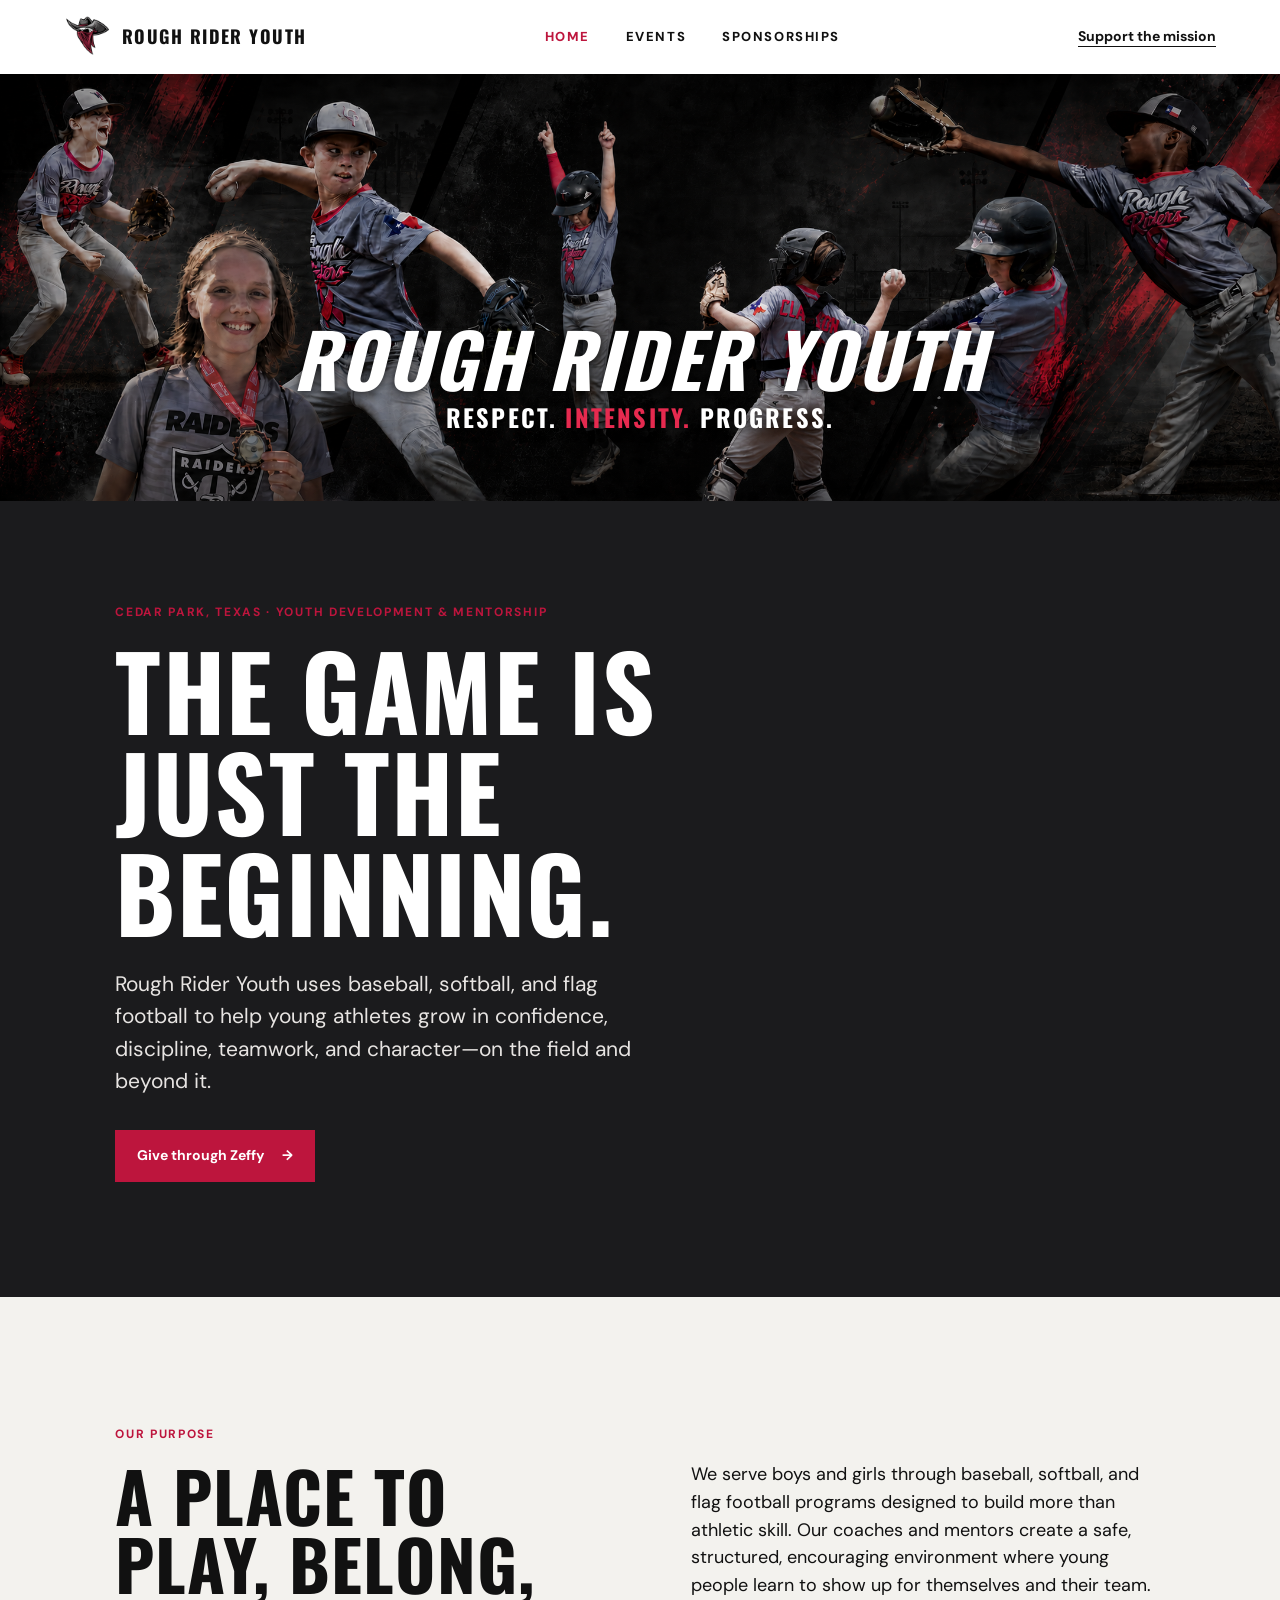
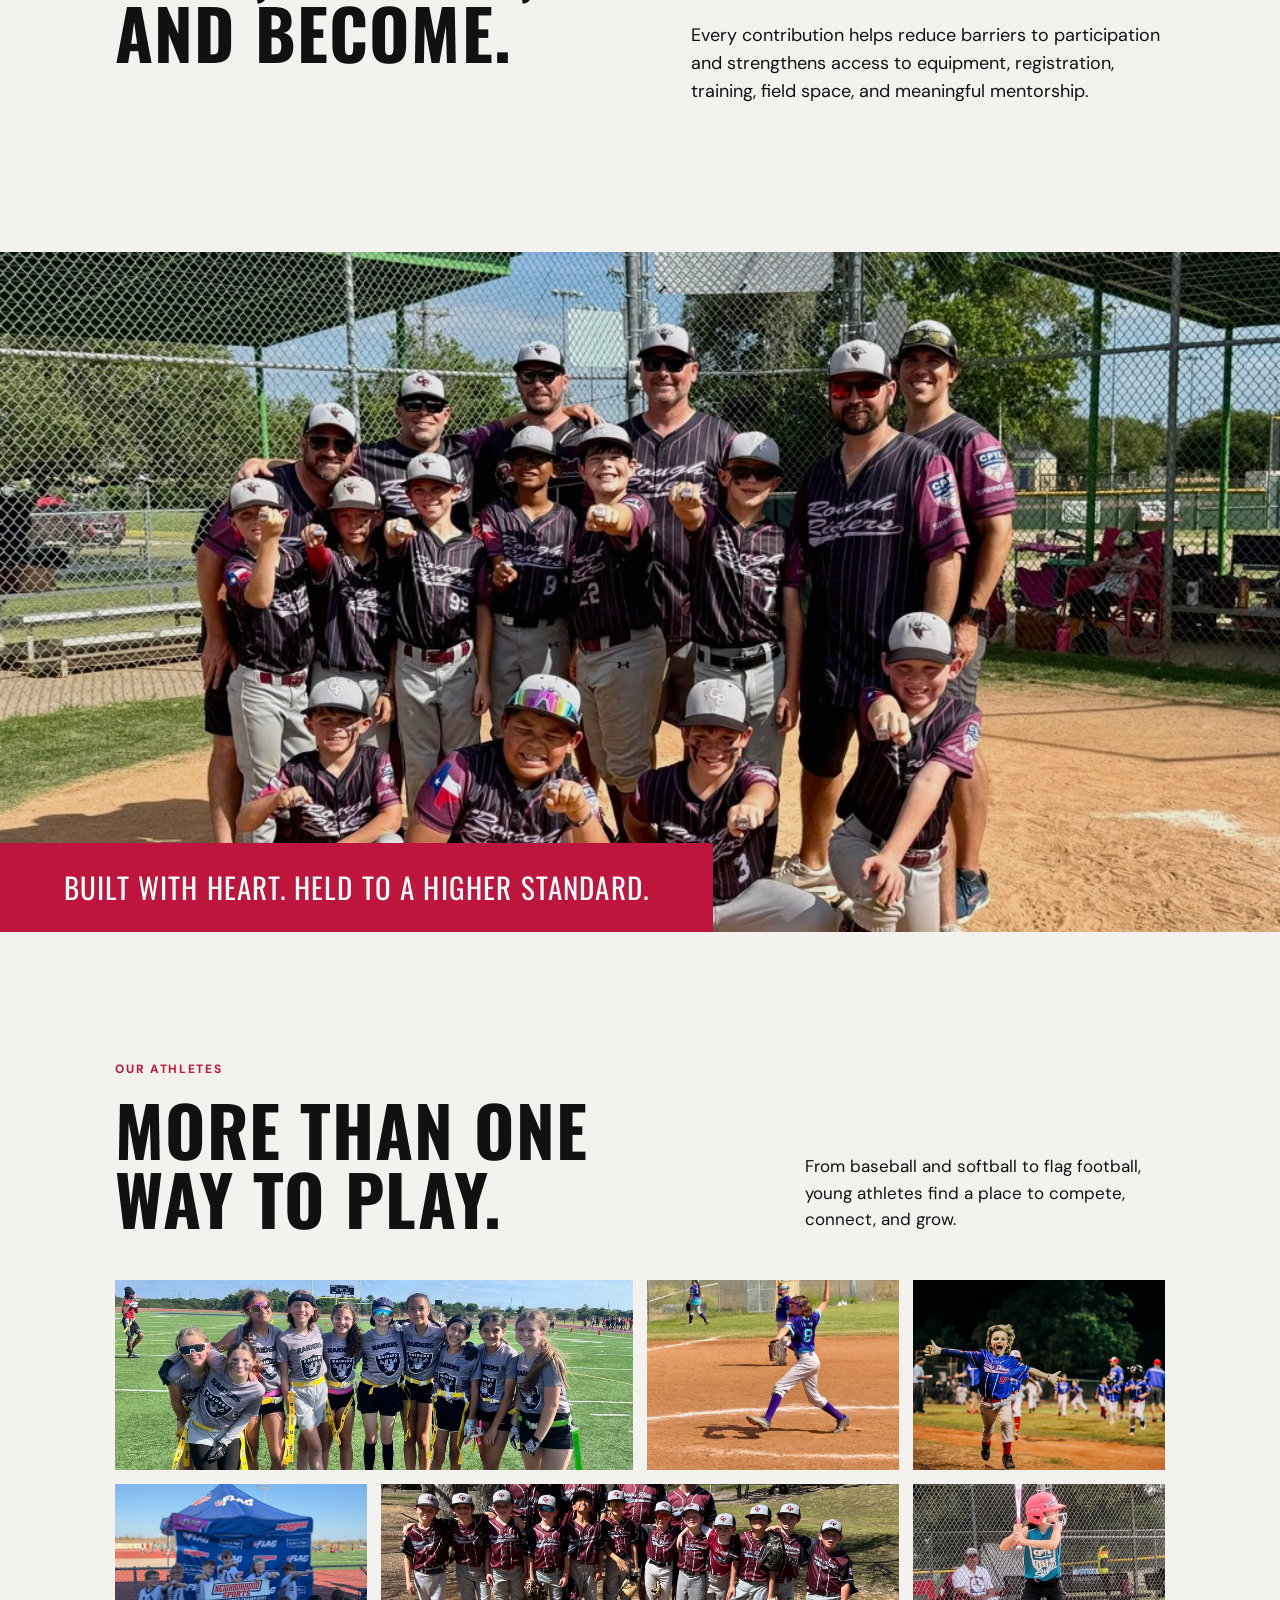
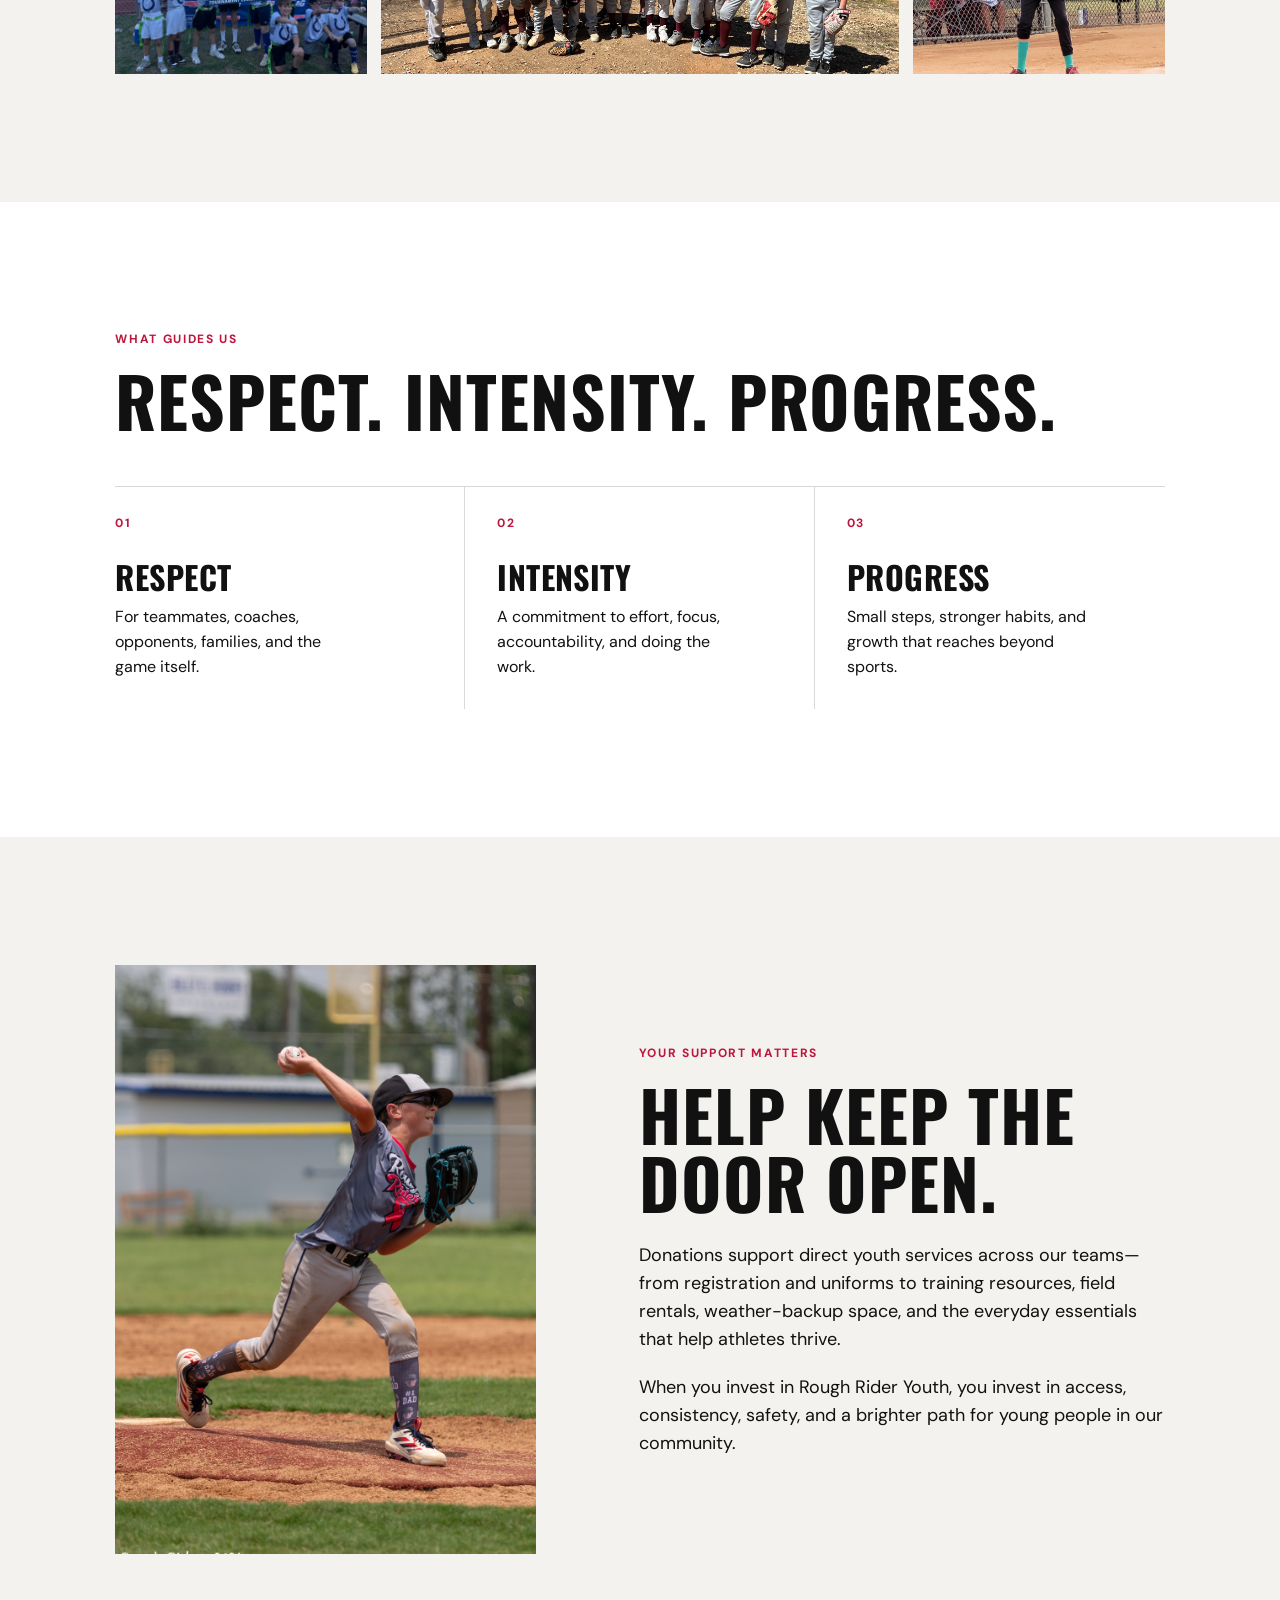
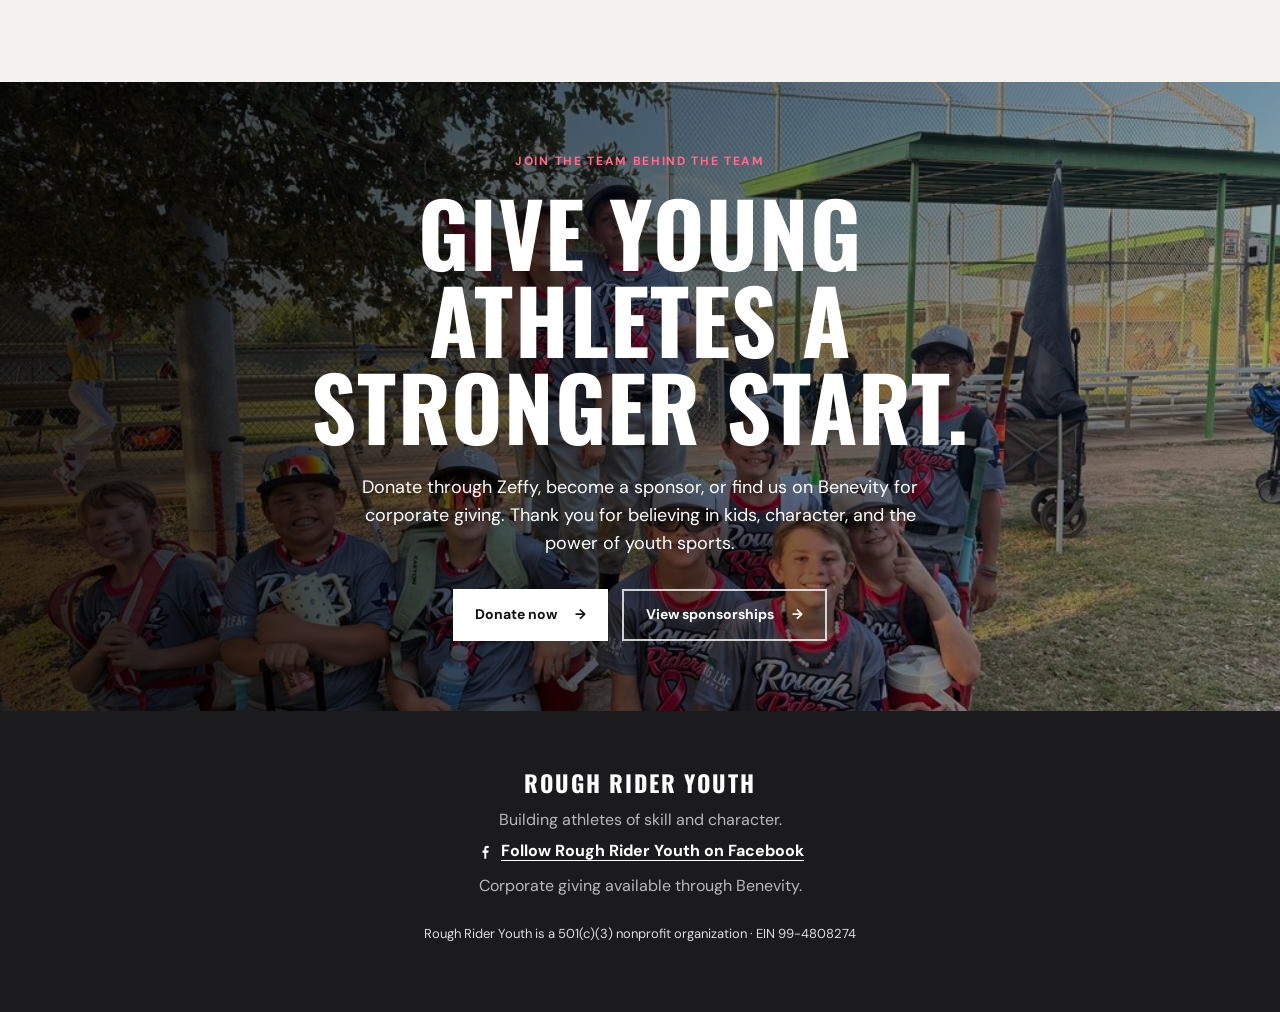
==== index.html @ a9397e26 "Add files via upload" ====
<!doctype html>
<html lang="en">
  <head>
    <meta charset="utf-8" />
    <meta name="viewport" content="width=device-width, initial-scale=1" />
    <meta name="description" content="Rough Rider Youth is a Cedar Park nonprofit using baseball, softball, and flag football to grow skill, confidence, character, and community." />
    <title>Rough Rider Youth | Respect. Intensity. Progress.</title>
    <link rel="stylesheet" href="assets/styles.css" />
  </head>
  <body>
    <header class="site-header">
      <a class="brand" href="index.html" aria-label="Rough Rider Youth home">
        <img src="assets/logo.png" alt="Rough Rider Youth bandit logo" />
        <span>Rough Rider Youth</span>
      </a>
      <nav class="site-nav" aria-label="Main menu">
        <a class="active" href="index.html">Home</a>
        <a href="events.html">Events</a>
        <a href="sponsorships.html">Sponsorships</a>
      </nav>
      <a class="header-link" href="#support">Support the mission</a>
    </header>

    <main id="top">
      <section class="hero" aria-labelledby="hero-title">
        <div class="hero-art">
          <img class="hero-banner" src="assets/hero-v6.png" alt="Rough Rider Youth athletes playing baseball and flag football" />
          <div class="hero-title">
            <h1 id="hero-title">Rough Rider Youth</h1>
            <p>Respect. <em>Intensity.</em> Progress.</p>
          </div>
        </div>
        <div class="hero-content">
          <p class="eyebrow">Cedar Park, Texas · Youth Development &amp; Mentorship</p>
          <p class="hero-lead">The game is just the beginning.</p>
          <p class="hero-copy">Rough Rider Youth uses baseball, softball, and flag football to help young athletes grow in confidence, discipline, teamwork, and character—on the field and beyond it.</p>
          <a class="button button-primary" href="https://www.zeffy.com/en-US/donation-form/donate-to-change-lives-13143?fbclid=IwdGRleASWOttleHRuA2FlbQIxMQBzcnRjBmFwcF9pZAo2NjI4NTY4Mzc5AAEek48_Gy6BOmasDh7UEq8cWMQzzb2PN-U-trY75eRjJqRkRqA4xyB_u33UFdw_aem_TpcKiEhryqodSsYcUV6gew" target="_blank" rel="noopener">Give through Zeffy <span aria-hidden="true">→</span></a>
        </div>
      </section>

      <section class="intro section-wrap" aria-labelledby="mission-title">
        <div class="section-label">Our purpose</div>
        <div class="intro-grid">
          <div>
            <h2 id="mission-title">A place to play, belong, and become.</h2>
          </div>
          <div class="intro-copy">
            <p>We serve boys and girls through baseball, softball, and flag football programs designed to build more than athletic skill. Our coaches and mentors create a safe, structured, encouraging environment where young people learn to show up for themselves and their team.</p>
            <p>Every contribution helps reduce barriers to participation and strengthens access to equipment, registration, training, field space, and meaningful mentorship.</p>
          </div>
        </div>
      </section>

      <section class="photo-feature" aria-label="Rough Rider Youth community">
        <img src="assets/team.jpg" alt="Rough Riders players and coaches together on the baseball field" />
        <div class="photo-caption">Built with heart. Held to a higher standard.</div>
      </section>

      <section class="gallery section-wrap" aria-labelledby="gallery-title">
        <div class="gallery-heading">
          <div>
            <div class="section-label">Our athletes</div>
            <h2 id="gallery-title">More than one way to play.</h2>
          </div>
          <p>From baseball and softball to flag football, young athletes find a place to compete, connect, and grow.</p>
        </div>
        <div class="gallery-grid">
          <figure class="gallery-wide"><img src="assets/flag-team.jpg" alt="Girls flag football team standing together on the field" /></figure>
          <figure><img src="assets/softball-throw.jpg" alt="Young softball player throwing the ball on the field" /></figure>
          <figure><img src="assets/baseball-joy.jpg" alt="Young baseball player celebrating under the lights" /></figure>
          <figure><img src="assets/flag-champions.jpg" alt="Youth flag football tournament champions posing with their award" /></figure>
          <figure class="gallery-wide"><img src="assets/baseball-classic.jpg" alt="Rough Riders baseball team and coaches together" /></figure>
          <figure><img src="assets/softball-bat.jpg" alt="Young softball player at bat" /></figure>
        </div>
      </section>

      <section class="values section-wrap" aria-labelledby="values-title">
        <div class="section-label">What guides us</div>
        <h2 id="values-title">Respect. Intensity. Progress.</h2>
        <div class="value-grid">
          <article>
            <span>01</span>
            <h3>Respect</h3>
            <p>For teammates, coaches, opponents, families, and the game itself.</p>
          </article>
          <article>
            <span>02</span>
            <h3>Intensity</h3>
            <p>A commitment to effort, focus, accountability, and doing the work.</p>
          </article>
          <article>
            <span>03</span>
            <h3>Progress</h3>
            <p>Small steps, stronger habits, and growth that reaches beyond sports.</p>
          </article>
        </div>
      </section>

      <section class="impact section-wrap" aria-labelledby="impact-title">
        <div class="impact-image"><img src="assets/keep-door-open-pitcher-v2.jpg" alt="A Rough Riders player pitching from the mound" /></div>
        <div class="impact-content">
          <div class="section-label">Your support matters</div>
          <h2 id="impact-title">Help keep the door open.</h2>
          <p>Donations support direct youth services across our teams—from registration and uniforms to training resources, field rentals, weather-backup space, and the everyday essentials that help athletes thrive.</p>
          <p>When you invest in Rough Rider Youth, you invest in access, consistency, safety, and a brighter path for young people in our community.</p>
        </div>
      </section>

      <section class="support" id="support" aria-labelledby="support-title">
        <img src="assets/community.jpg" alt="Rough Riders teammates gathered together after a game" />
        <div class="support-overlay"></div>
        <div class="support-content">
          <p class="eyebrow">Join the team behind the team</p>
          <h2 id="support-title">Give young athletes a stronger start.</h2>
          <p>Donate through Zeffy, become a sponsor, or find us on Benevity for corporate giving. Thank you for believing in kids, character, and the power of youth sports.</p>
          <a class="button button-light" href="https://www.zeffy.com/en-US/donation-form/donate-to-change-lives-13143?fbclid=IwdGRleASWOttleHRuA2FlbQIxMQBzcnRjBmFwcF9pZAo2NjI4NTY4Mzc5AAEek48_Gy6BOmasDh7UEq8cWMQzzb2PN-U-trY75eRjJqRkRqA4xyB_u33UFdw_aem_TpcKiEhryqodSsYcUV6gew" target="_blank" rel="noopener">Donate now <span aria-hidden="true">→</span></a>
          <a class="button button-outline-light" href="sponsorships.html">View sponsorships <span aria-hidden="true">→</span></a>
        </div>
      </section>
    </main>

    <footer>
      <a class="footer-brand" href="index.html">Rough Rider Youth</a>
      <p>Building athletes of skill and character.</p>
      <p><a class="footer-link facebook-link" href="https://www.facebook.com/RoughRiderYouth" target="_blank" rel="noopener"><svg viewBox="0 0 24 24" aria-hidden="true" focusable="false"><path d="M13.7 21v-8h2.7l.4-3h-3.1V8.1c0-.9.3-1.5 1.6-1.5H17V3.9c-.3 0-1.2-.1-2.2-.1-2.2 0-3.7 1.3-3.7 3.8V10H8.6v3h2.5v8h2.6Z" fill="currentColor"/></svg>Follow Rough Rider Youth on Facebook</a></p>
      <p>Corporate giving available through Benevity.</p>
      <p class="tax-status">Rough Rider Youth is a 501(c)(3) nonprofit organization · EIN 99-4808274</p>
    </footer>
  </body>
</html>
---- assets/styles.css ----
@import url('https://fonts.googleapis.com/css2?family=DM+Sans:wght@400;500;600;700&family=Oswald:wght@500;600;700&display=swap');

:root { --ink:#111111; --coal:#1b1b1d; --ash:#f3f2ee; --red:#bd153d; --white:#fff; --line:rgba(17,17,17,.16); }
* { box-sizing:border-box; }
html { scroll-behavior:smooth; }
body { margin:0; color:var(--ink); background:var(--ash); font-family:"DM Sans",Arial,sans-serif; line-height:1.55; }
.site-header { min-height:74px; padding:10px clamp(22px,5vw,74px); display:flex; align-items:center; justify-content:space-between; gap:22px; background:var(--white); }
.brand,.footer-brand { color:var(--ink); text-decoration:none; font-family:Oswald,Impact,sans-serif; text-transform:uppercase; letter-spacing:.08em; font-weight:700; }
.brand { display:flex; align-items:center; gap:10px; font-size:18px; }
.brand img { width:48px; height:48px; object-fit:contain; mix-blend-mode:multiply; }
.site-nav { display:flex; align-items:center; justify-content:center; gap:clamp(16px,3vw,36px); flex:1; }
.site-nav a { color:var(--ink); text-decoration:none; font-size:13px; font-weight:800; letter-spacing:.12em; text-transform:uppercase; }
.site-nav a:hover,.site-nav a.active { color:var(--red); }
.header-link { color:var(--ink); font-size:14px; font-weight:700; text-underline-offset:5px; }
.hero { background:var(--coal); color:var(--white); }
.hero-art { position:relative; overflow:hidden; background:#050505; }
.hero-banner { width:100%; display:block; aspect-ratio:3/1; min-height:280px; object-fit:cover; object-position:center; }
.hero-art::after { content:""; position:absolute; inset:0; background:radial-gradient(ellipse at center,rgba(0,0,0,.03) 0%,rgba(0,0,0,.08) 28%,rgba(0,0,0,.45) 100%); pointer-events:none; }
.hero-title { position:absolute; z-index:1; inset:0; display:flex; flex-direction:column; align-items:center; justify-content:flex-end; padding:20px 20px clamp(42px,5vw,92px); text-align:center; text-shadow:0 2px 12px rgba(0,0,0,.88); }
.hero-title h1 { margin:0; color:#fff; font-size:clamp(34px,5.8vw,92px); font-style:italic; letter-spacing:.035em; }
.hero-title p { margin:5px 0 0; color:#fff; font-family:Oswald,Impact,sans-serif; font-size:clamp(13px,1.9vw,28px); font-weight:700; letter-spacing:.09em; text-transform:uppercase; }
.hero-title em { color:#e62a4f; font-style:normal; }
.hero-content { max-width:780px; padding:clamp(48px,8vw,110px) clamp(24px,9vw,160px) clamp(64px,9vw,120px); }
.eyebrow,.section-label { margin:0 0 17px; color:var(--red); font-size:12px; font-weight:700; letter-spacing:.14em; text-transform:uppercase; }
h1,h2,h3,p { margin-top:0; }
h1,h2,h3 { font-family:Oswald,Impact,sans-serif; text-transform:uppercase; line-height:.99; letter-spacing:.015em; }
.hero-lead { max-width:720px; margin-bottom:25px; font-family:Oswald,Impact,sans-serif; font-size:clamp(50px,8vw,108px); font-weight:700; line-height:.99; text-transform:uppercase; letter-spacing:.015em; }
.hero-copy { max-width:630px; margin-bottom:32px; color:#e7e4e2; font-size:clamp(17px,2vw,21px); }
.button { display:inline-flex; gap:18px; align-items:center; min-height:52px; padding:13px 22px; text-decoration:none; font-size:14px; font-weight:700; transition:transform .18s ease, background .18s ease; }
.button:hover { transform:translateY(-2px); }
.button-primary { color:var(--white); background:var(--red); }
.button-light { color:var(--ink); background:var(--white); }
.button-secondary { color:var(--ink); background:transparent; border:2px solid var(--ink); }
.button-outline-light { color:var(--white); background:transparent; border:2px solid rgba(255,255,255,.78); margin-left:10px; }
.page-hero { padding:clamp(72px,9vw,132px) clamp(24px,9vw,160px); color:var(--white); background:linear-gradient(110deg,rgba(0,0,0,.84),rgba(0,0,0,.54)), url("hero-v6.png") center/cover; }
.page-hero h1 { margin-bottom:24px; font-size:clamp(58px,10vw,132px); }
.page-hero p:not(.eyebrow) { max-width:720px; margin-bottom:0; color:#ece8e5; font-size:clamp(18px,2vw,23px); }
.page-actions { display:flex; flex-wrap:wrap; gap:14px; margin-top:32px; }
.events-hero { background:linear-gradient(110deg,rgba(0,0,0,.78),rgba(0,0,0,.46)), url("events-hero.jpg") center 42%/cover; }
.section-wrap { padding:clamp(72px,10vw,150px) clamp(24px,9vw,160px); }
.intro { background:var(--ash); }
.intro-grid { display:grid; grid-template-columns:1fr 1fr; gap:clamp(35px,8vw,150px); }
h2 { margin-bottom:0; font-size:clamp(42px,5.4vw,76px); }
.intro-copy { max-width:555px; font-size:18px; }
.intro-copy p + p { margin-top:22px; }
.photo-feature { position:relative; height:min(58vw,680px); min-height:360px; overflow:hidden; background:var(--coal); }
.photo-feature img { width:100%; height:100%; object-fit:cover; object-position:center 41%; opacity:.92; }
.photo-caption { position:absolute; bottom:0; left:0; padding:22px clamp(24px,5vw,76px); color:var(--white); background:var(--red); font-family:Oswald,Impact,sans-serif; font-size:clamp(19px,3vw,29px); text-transform:uppercase; letter-spacing:.04em; }
.gallery { background:var(--ash); }
.gallery-heading { display:flex; align-items:end; justify-content:space-between; gap:45px; margin-bottom:48px; }
.gallery-heading h2 { max-width:610px; }
.gallery-heading p { max-width:360px; margin:0; font-size:17px; }
.gallery-grid { display:grid; grid-template-columns:repeat(4,1fr); grid-auto-rows:190px; gap:14px; }
.gallery-grid figure { min-width:0; margin:0; overflow:hidden; background:var(--coal); }
.gallery-grid .gallery-wide { grid-column:span 2; }
.gallery-grid img { display:block; width:100%; height:100%; object-fit:cover; transition:transform .35s ease; }
.gallery-grid figure:hover img { transform:scale(1.035); }
.values { background:var(--white); }
.values h2 { margin-bottom:52px; }
.value-grid { display:grid; grid-template-columns:repeat(3,1fr); gap:0; border-top:1px solid var(--line); }
.value-grid article { padding:28px 32px 14px 0; min-height:210px; border-right:1px solid var(--line); }
.value-grid article + article { padding-left:32px; }
.value-grid article:last-child { border-right:0; }
.value-grid span { display:block; margin-bottom:30px; color:var(--red); font:700 12px "DM Sans",sans-serif; letter-spacing:.12em; }
.value-grid h3 { margin-bottom:12px; font-size:32px; }
.value-grid p { max-width:250px; }
.impact { display:grid; grid-template-columns:minmax(280px,.8fr) 1fr; gap:clamp(35px,8vw,150px); align-items:center; background:var(--ash); }
.impact-image { height:min(46vw,620px); min-height:420px; overflow:hidden; }
.impact-image img { width:100%; height:100%; object-fit:cover; object-position:center; }
.impact-content { max-width:590px; font-size:18px; }
.impact-content h2 { margin-bottom:26px; }
.impact-content p + p { margin-top:20px; }
.support { position:relative; min-height:600px; display:grid; place-items:center; overflow:hidden; color:var(--white); text-align:center; }
.support > img,.support-overlay { position:absolute; inset:0; width:100%; height:100%; }
.support > img { object-fit:cover; object-position:center 34%; }
.support-overlay { background:linear-gradient(90deg,rgba(0,0,0,.8),rgba(0,0,0,.35)); }
.support-content { position:relative; z-index:1; max-width:720px; padding:70px 24px; }
.support-content .eyebrow { color:#ff6c8c; }
.support-content h2 { margin-bottom:25px; font-size:clamp(48px,7vw,88px); }
.support-content p:not(.eyebrow) { max-width:585px; margin:0 auto 31px; font-size:18px; }
.event-section { display:grid; grid-template-columns:minmax(280px,.9fr) minmax(320px,500px); gap:clamp(34px,8vw,120px); align-items:start; background:var(--ash); }
.event-copy { max-width:560px; }
.event-copy h2 { margin-bottom:24px; }
.event-copy p { margin-bottom:30px; font-size:18px; }
.facebook-embed { width:100%; max-width:500px; overflow:hidden; border:1px solid var(--line); background:#fff; box-shadow:0 24px 55px rgba(0,0,0,.12); }
.facebook-embed iframe { display:block; width:100%; max-width:100%; }
.sponsor-hero { background:linear-gradient(110deg,rgba(0,0,0,.84),rgba(0,0,0,.46)), url("sponsor-hero-kona.jpg") center 42%/cover; }
.sponsor-intro { display:grid; grid-template-columns:1fr 1fr; gap:clamp(35px,8vw,150px); background:var(--white); }
.sponsor-photo-band { display:grid; grid-template-columns:1.25fr .9fr .9fr; gap:14px; padding:14px; background:var(--coal); }
.sponsor-photo-band figure { min-width:0; height:clamp(300px,34vw,520px); margin:0; overflow:hidden; background:#050505; }
.sponsor-photo-band img { width:100%; height:100%; object-fit:cover; display:block; opacity:.94; }
.sponsor-photo-band figure:nth-child(1) img { object-position:center 40%; }
.sponsor-photo-band figure:nth-child(2) img { object-position:center 36%; }
.sponsor-photo-band figure:nth-child(3) img { object-position:center 31%; }
.giving-examples { background:var(--ash); }
.giving-examples h2 { max-width:760px; margin-bottom:44px; }
.giving-grid { display:grid; grid-template-columns:repeat(3,1fr); gap:14px; }
.giving-grid article { min-height:150px; padding:26px; background:#fff; border:1px solid var(--line); }
.giving-grid span,.level-price { display:block; margin-bottom:13px; color:var(--red); font-family:Oswald,Impact,sans-serif; font-size:36px; font-weight:700; line-height:1; }
.giving-grid p { margin:0; font-size:17px; font-weight:700; }
.sponsor-levels { background:var(--coal); color:var(--white); }
.levels-heading { display:flex; align-items:end; justify-content:space-between; gap:45px; margin-bottom:48px; }
.levels-heading h2 { max-width:730px; }
.levels-heading p { max-width:360px; margin:0; color:#d7d2d0; }
.level-grid { display:grid; grid-template-columns:repeat(4,1fr); gap:14px; }
.level-grid article { padding:28px; background:rgba(255,255,255,.06); border:1px solid rgba(255,255,255,.14); }
.level-grid h3 { margin-bottom:20px; font-size:29px; }
.level-grid ul { margin:0; padding-left:20px; color:#e7e4e2; }
.level-grid li + li { margin-top:10px; }
.sponsor-directory { background:var(--white); }
.directory-heading { display:flex; align-items:end; justify-content:space-between; gap:45px; margin-bottom:44px; }
.directory-heading h2 { max-width:760px; }
.directory-heading p { max-width:420px; margin:0; font-size:17px; }
.sponsor-category + .sponsor-category { margin-top:42px; }
.sponsor-category h3 { margin:0 0 18px; padding:17px 20px; color:#fff; background:var(--ink); font-size:clamp(26px,3vw,38px); }
.logo-grid { display:grid; grid-template-columns:repeat(4,1fr); gap:18px; }
.logo-grid-featured { grid-template-columns:repeat(3,1fr); }
.logo-card { display:flex; min-height:210px; flex-direction:column; align-items:center; justify-content:center; gap:22px; padding:26px; background:#fff; border:1px solid var(--line); box-shadow:0 12px 28px rgba(0,0,0,.05); text-align:center; }
.logo-card img { display:block; width:100%; max-width:230px; max-height:118px; object-fit:contain; }
.logo-grid-featured .logo-card img { max-width:260px; max-height:128px; }
.logo-card p { margin:0; font-weight:800; line-height:1.25; }
.sponsor-thanks { margin:40px 0 0; color:var(--red); font-size:18px; font-weight:800; text-align:center; }
.sponsor-feature-photo img { object-position:center 38%; }
.sponsor-steps { background:var(--ash); }
.steps-card { max-width:920px; padding:clamp(34px,6vw,62px); background:#fff; border:1px solid var(--line); box-shadow:0 24px 65px rgba(0,0,0,.09); }
.steps-card h2 { margin-bottom:26px; }
.steps-card ol { margin:0; padding-left:24px; font-size:18px; }
.steps-card li + li { margin-top:12px; }
.steps-card a:not(.button) { color:var(--red); font-weight:700; }
footer { padding:55px 24px 62px; color:#b9b9bd; background:var(--coal); text-align:center; }
.footer-brand { display:block; margin-bottom:7px; color:var(--white); font-size:23px; }
footer p { margin-bottom:6px; }
.footer-link { color:#fff; font-weight:700; text-underline-offset:4px; }
.facebook-link { display:inline-flex; align-items:center; gap:7px; }
.facebook-link svg { width:18px; height:18px; flex:0 0 auto; }
.tax-status { margin-top:25px; color:#dedee0; font-size:13px; }
@media (max-width:900px) { .site-header { flex-wrap:wrap; } .site-nav { order:3; flex-basis:100%; justify-content:flex-start; } .event-section,.sponsor-intro { grid-template-columns:1fr; } .level-grid,.giving-grid,.logo-grid { grid-template-columns:repeat(2,1fr); } .logo-grid-featured { grid-template-columns:1fr; } }
@media (max-width:720px) { .site-header { min-height:64px; } .brand img { width:40px; height:40px; } .brand { font-size:15px; } .site-nav { gap:16px; overflow-x:auto; padding-bottom:4px; } .site-nav a { font-size:12px; } .header-link { font-size:12px; } .hero-banner { aspect-ratio:1.35/1; min-height:0; object-position:58% center; } .hero-title { display:none; } .hero-content { padding:40px 24px 52px; } .hero-content .eyebrow { margin-bottom:14px; font-size:11px; } .hero-lead { margin-bottom:19px; font-size:clamp(40px,12vw,56px); } .hero-copy { margin-bottom:26px; font-size:17px; } .intro-grid,.impact { grid-template-columns:1fr; } .gallery-heading,.levels-heading,.directory-heading { display:block; } .gallery-heading h2,.levels-heading h2,.directory-heading h2 { margin-bottom:22px; } .gallery-grid { grid-template-columns:repeat(2,1fr); grid-auto-rows:175px; gap:9px; } .value-grid,.level-grid,.giving-grid,.logo-grid,.sponsor-photo-band { grid-template-columns:1fr; } .sponsor-photo-band figure { height:82vw; } .value-grid article,.value-grid article + article { min-height:auto; padding:23px 0; border-right:0; border-bottom:1px solid var(--line); } .value-grid article:last-child { border-bottom:0; } .impact-image { height:88vw; min-height:0; order:2; } .photo-feature { height:72vw; min-height:350px; } .page-hero { padding:58px 24px; } .button-outline-light { margin-left:0; } .facebook-embed iframe { height:735px; } .logo-card { min-height:185px; } }
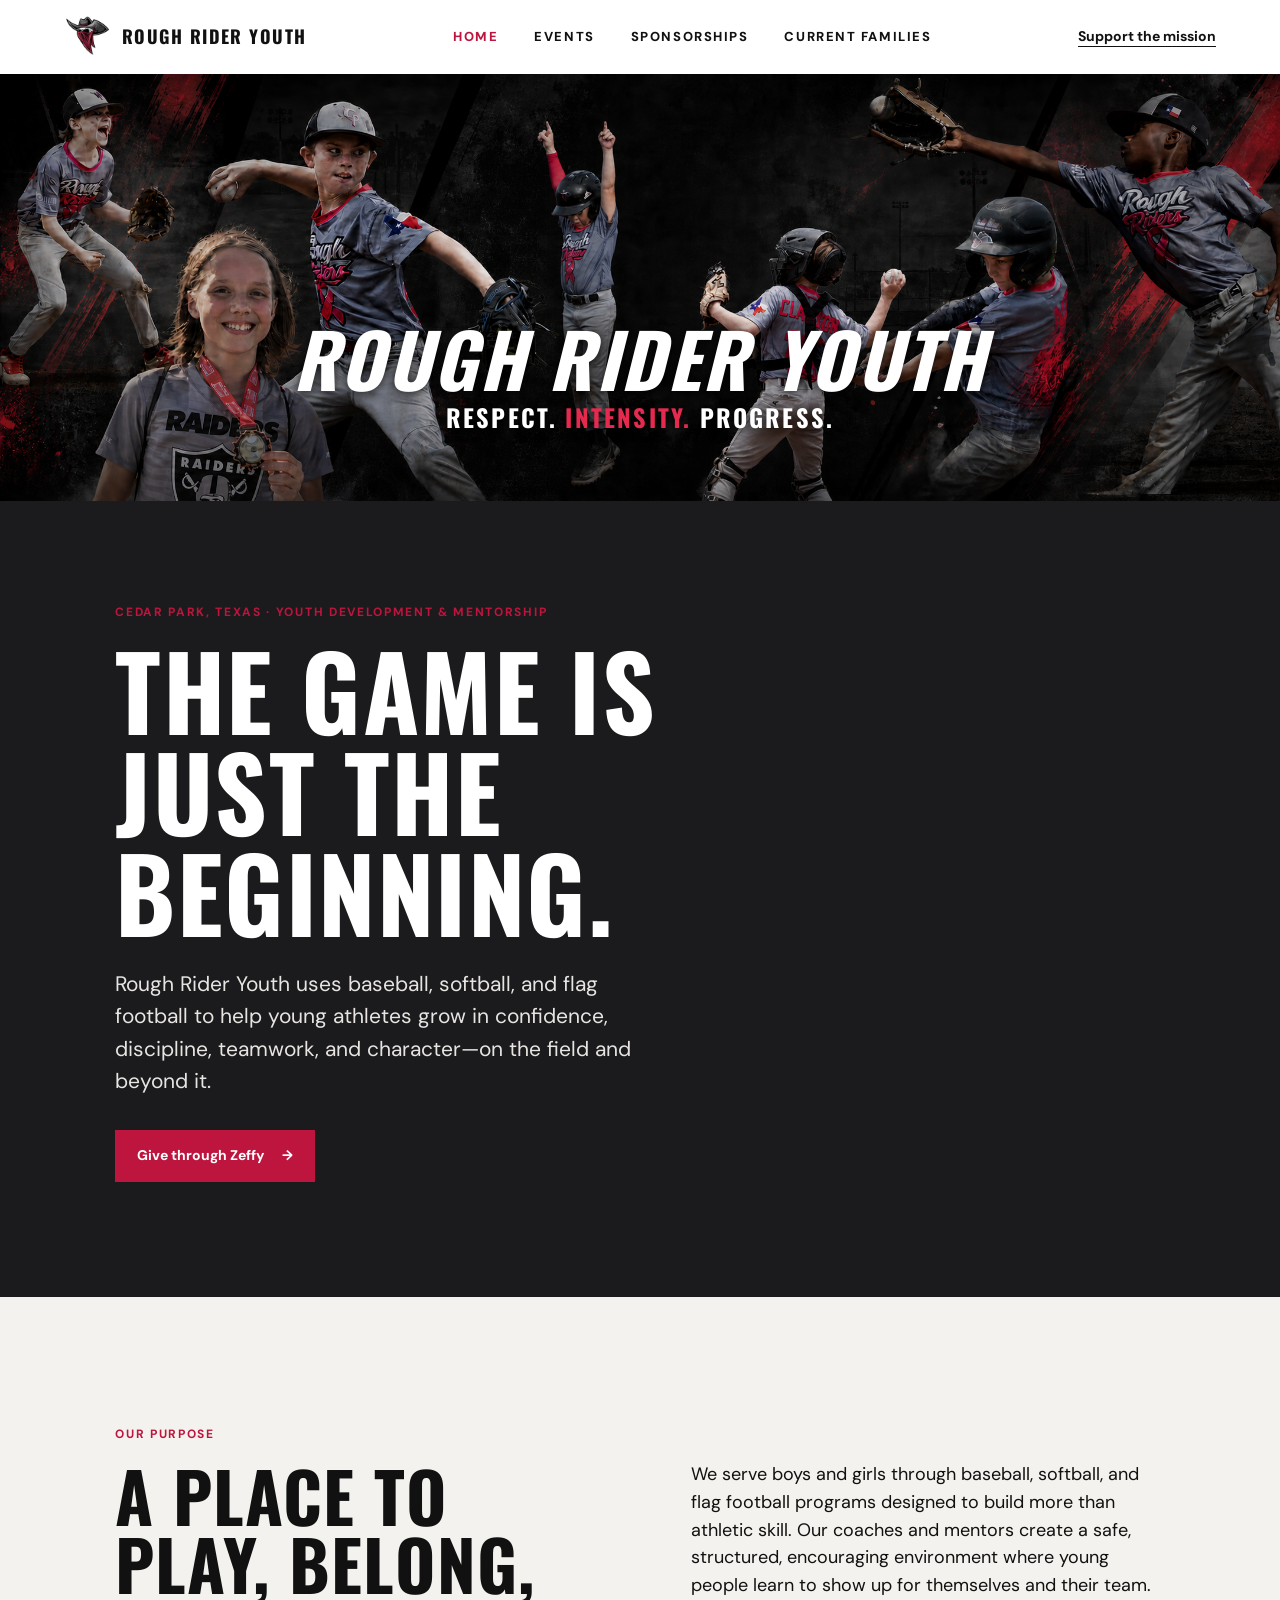
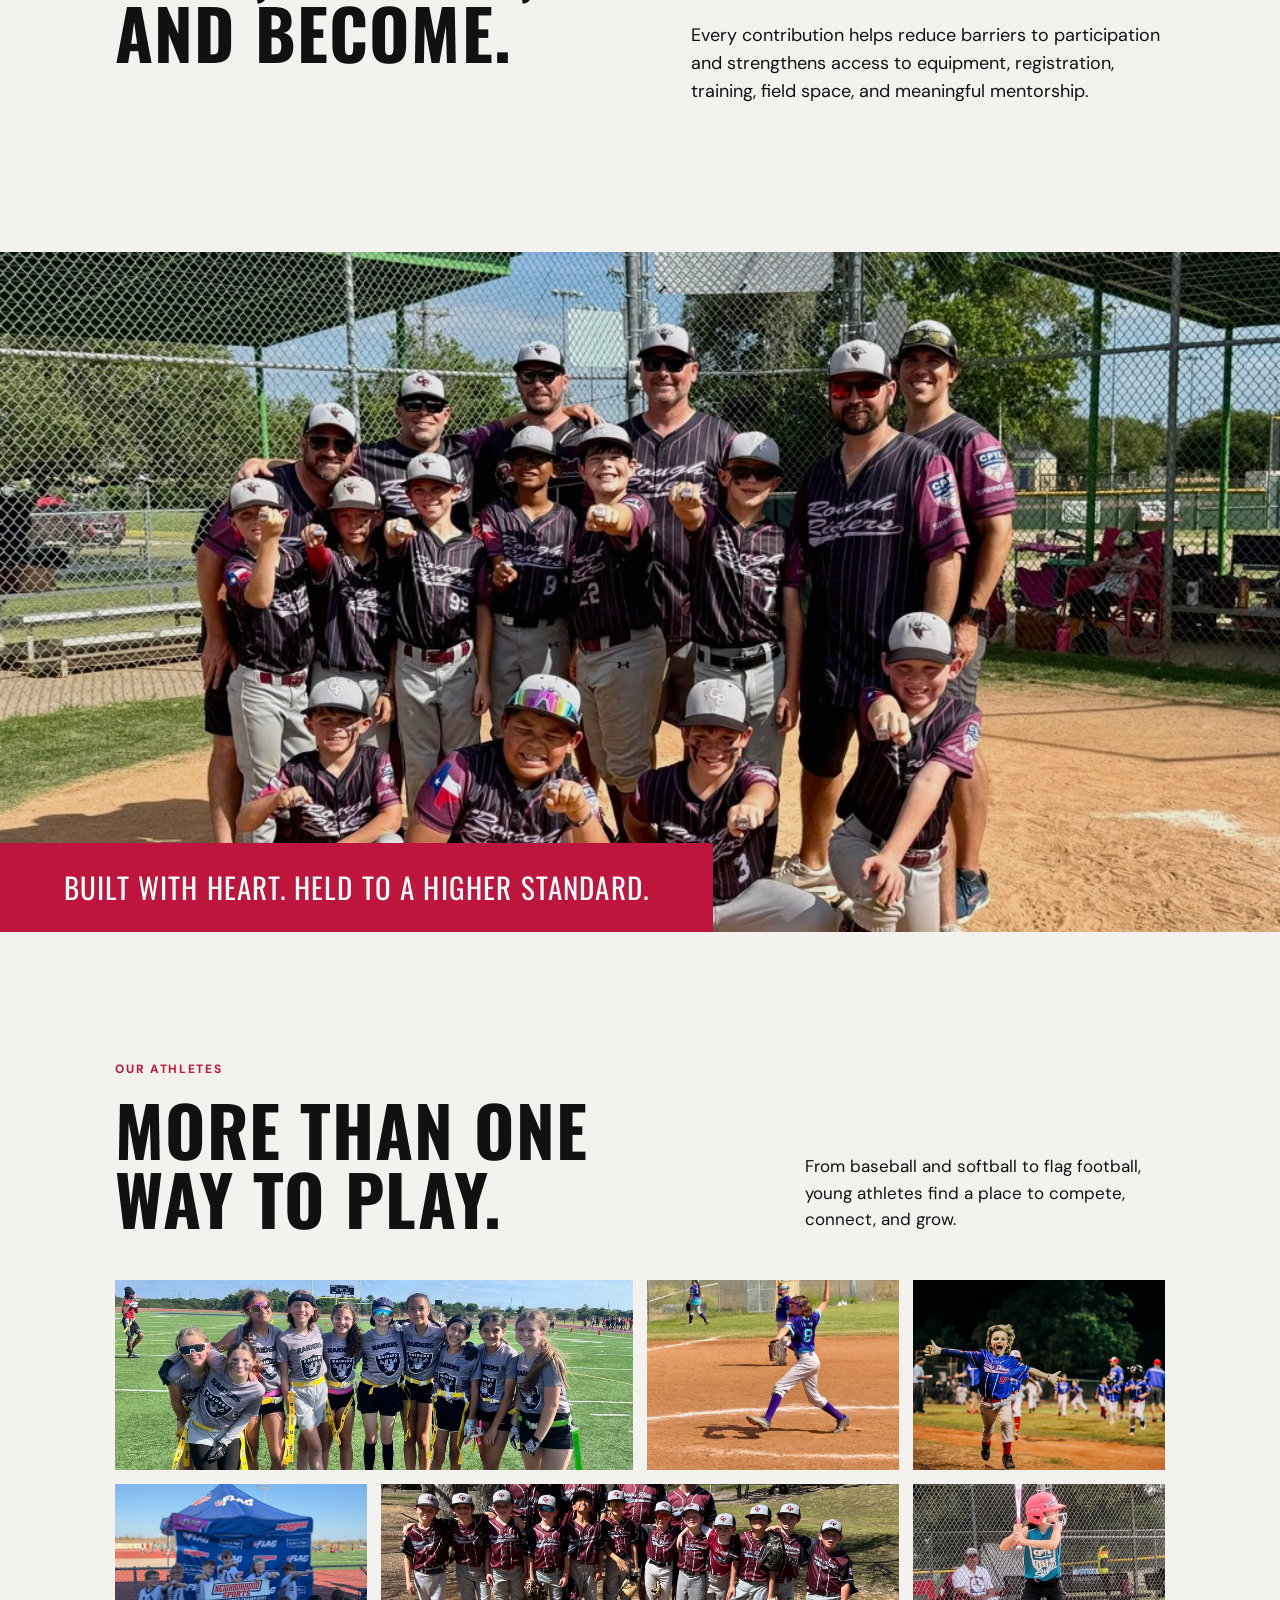
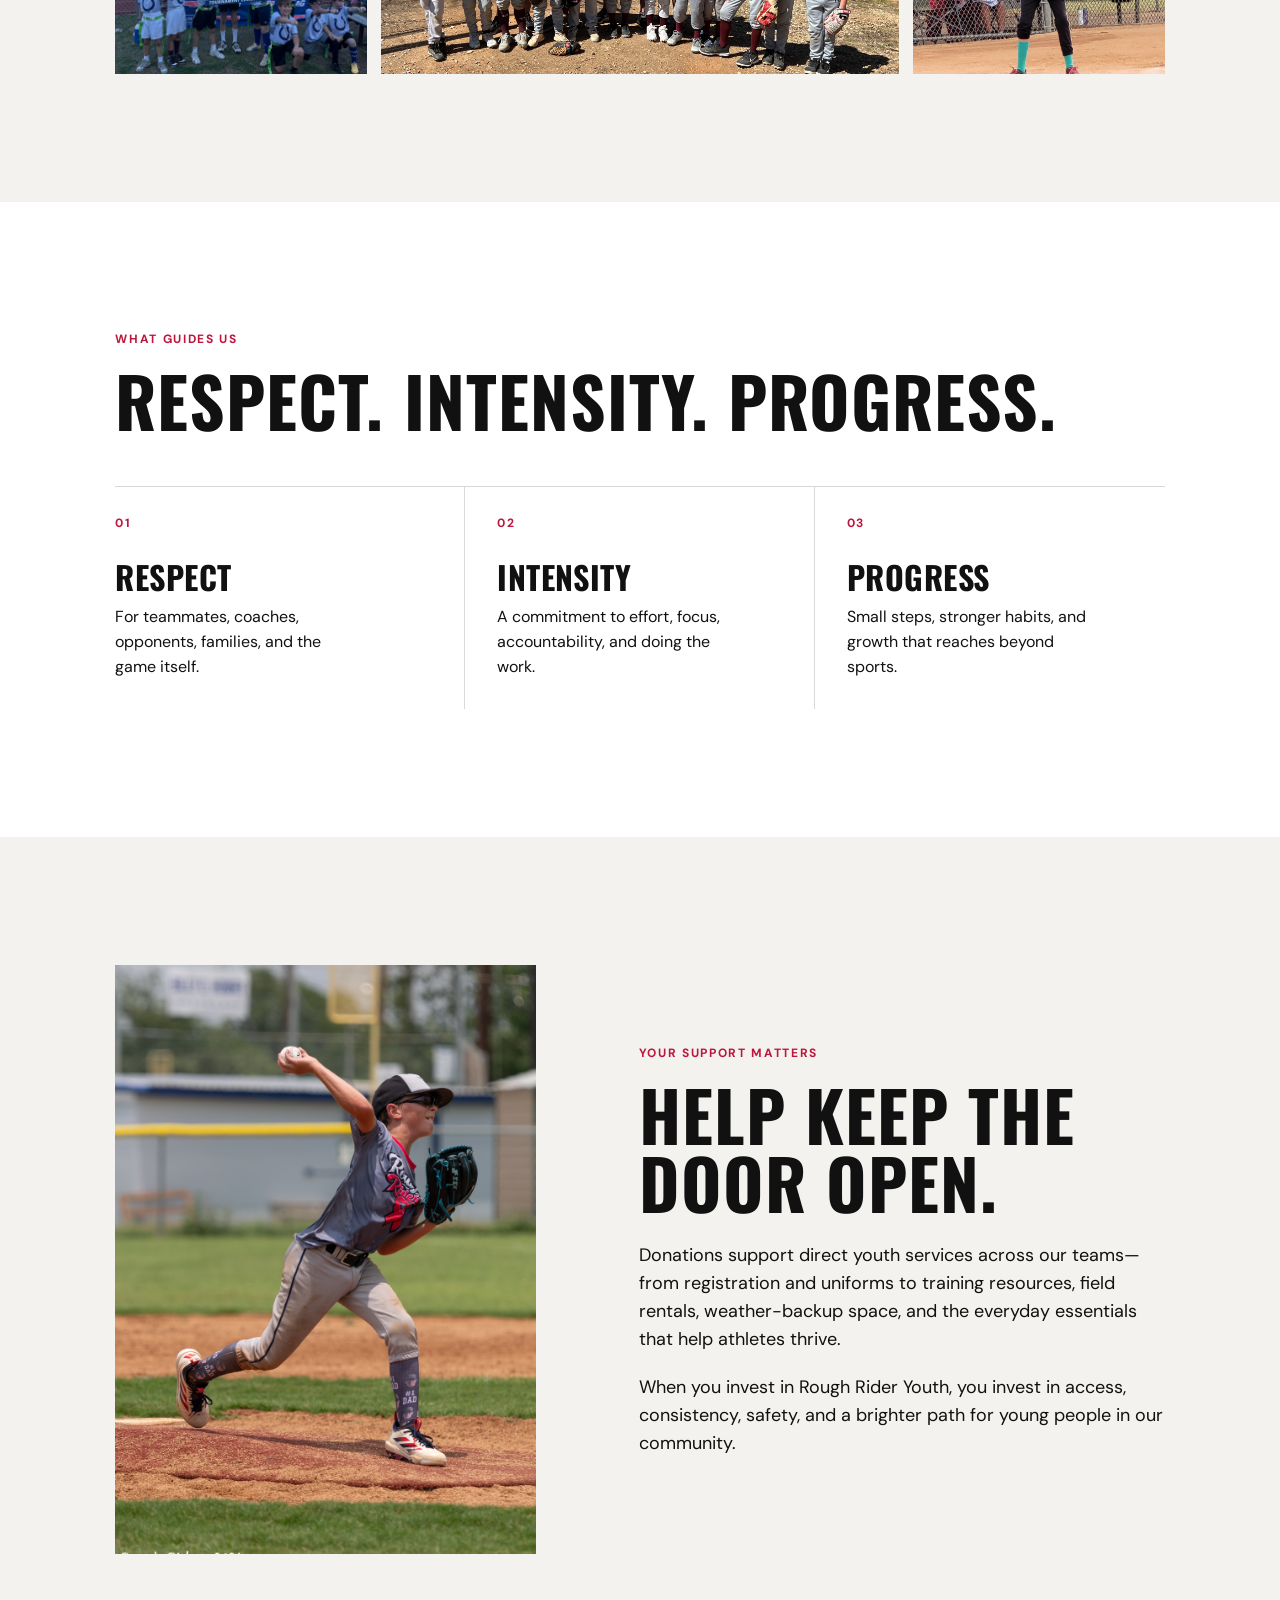
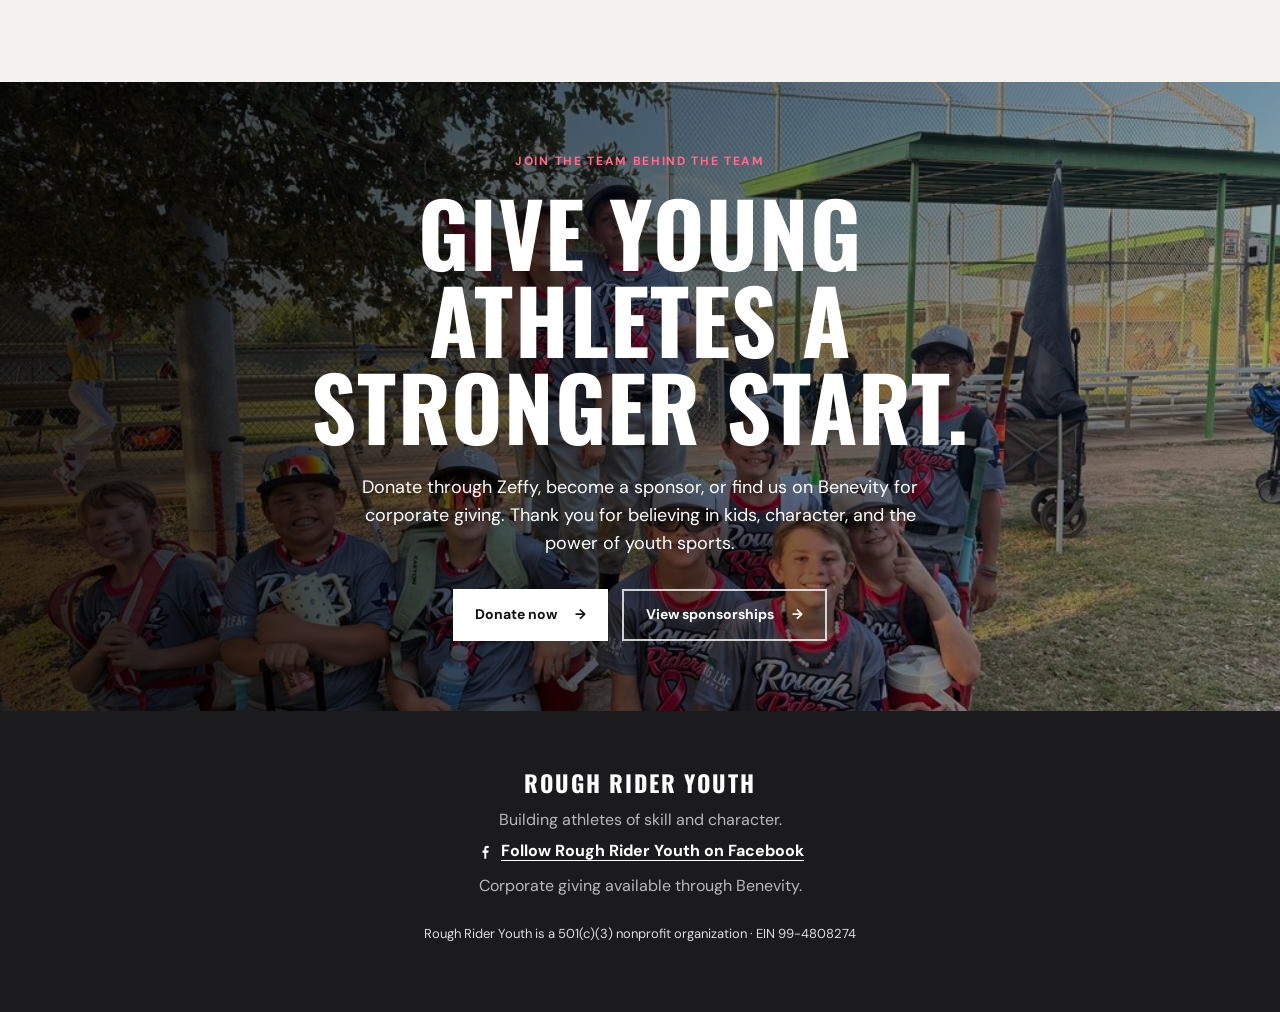
==== commit 250afddc: "Add files via upload" ====
--- a/index.html
+++ b/index.html
@@ -17,6 +17,7 @@
         <a class="active" href="index.html">Home</a>
         <a href="events.html">Events</a>
         <a href="sponsorships.html">Sponsorships</a>
+        <a href="current-families.html">Current Families</a>
       </nav>
       <a class="header-link" href="#support">Support the mission</a>
     </header>
--- a/assets/styles.css
+++ b/assets/styles.css
@@ -37,6 +37,7 @@
 .page-hero p:not(.eyebrow) { max-width:720px; margin-bottom:0; color:#ece8e5; font-size:clamp(18px,2vw,23px); }
 .page-actions { display:flex; flex-wrap:wrap; gap:14px; margin-top:32px; }
 .events-hero { background:linear-gradient(110deg,rgba(0,0,0,.78),rgba(0,0,0,.46)), url("events-hero.jpg") center 42%/cover; }
+.families-hero { background:linear-gradient(110deg,rgba(0,0,0,.86),rgba(0,0,0,.48)), url("team.jpg") center 42%/cover; }
 .section-wrap { padding:clamp(72px,10vw,150px) clamp(24px,9vw,160px); }
 .intro { background:var(--ash); }
 .intro-grid { display:grid; grid-template-columns:1fr 1fr; gap:clamp(35px,8vw,150px); }
@@ -127,6 +128,22 @@
 .steps-card ol { margin:0; padding-left:24px; font-size:18px; }
 .steps-card li + li { margin-top:12px; }
 .steps-card a:not(.button) { color:var(--red); font-weight:700; }
+.family-gate-section { background:var(--ash); }
+.family-access-card,.family-resources { max-width:980px; padding:clamp(34px,6vw,62px); background:#fff; border:1px solid var(--line); box-shadow:0 24px 65px rgba(0,0,0,.09); }
+.family-access-card h2,.family-resources h2 { margin-bottom:24px; }
+.family-access-card p,.resource-intro { max-width:620px; font-size:18px; }
+.family-login-form { display:grid; gap:12px; max-width:430px; margin-top:30px; }
+.family-login-form label { font-weight:800; font-size:13px; letter-spacing:.12em; text-transform:uppercase; }
+.family-login-form input { width:100%; min-height:52px; padding:13px 14px; border:1px solid var(--line); background:#f8f7f4; color:var(--ink); font:500 17px "DM Sans",Arial,sans-serif; }
+.family-login-form input:focus { outline:2px solid rgba(189,21,61,.32); border-color:var(--red); }
+.login-error { margin:2px 0 0; color:var(--red); font-weight:800; }
+.resource-grid { display:grid; grid-template-columns:repeat(3,1fr); gap:14px; margin-top:34px; }
+.resource-grid article { display:flex; min-height:330px; flex-direction:column; align-items:flex-start; padding:28px; border:1px solid var(--line); background:#fff; }
+.resource-grid span { display:block; margin-bottom:26px; color:var(--red); font:700 12px "DM Sans",sans-serif; letter-spacing:.12em; }
+.resource-grid h3 { margin-bottom:14px; font-size:31px; }
+.resource-grid p { margin-bottom:26px; }
+.resource-grid .button { margin-top:auto; }
+.family-lock-link { margin-top:28px; padding:0; border:0; background:transparent; color:var(--red); font-weight:800; text-decoration:underline; text-underline-offset:4px; cursor:pointer; }
 footer { padding:55px 24px 62px; color:#b9b9bd; background:var(--coal); text-align:center; }
 .footer-brand { display:block; margin-bottom:7px; color:var(--white); font-size:23px; }
 footer p { margin-bottom:6px; }
@@ -134,5 +151,5 @@
 .facebook-link { display:inline-flex; align-items:center; gap:7px; }
 .facebook-link svg { width:18px; height:18px; flex:0 0 auto; }
 .tax-status { margin-top:25px; color:#dedee0; font-size:13px; }
-@media (max-width:900px) { .site-header { flex-wrap:wrap; } .site-nav { order:3; flex-basis:100%; justify-content:flex-start; } .event-section,.sponsor-intro { grid-template-columns:1fr; } .level-grid,.giving-grid,.logo-grid { grid-template-columns:repeat(2,1fr); } .logo-grid-featured { grid-template-columns:1fr; } }
-@media (max-width:720px) { .site-header { min-height:64px; } .brand img { width:40px; height:40px; } .brand { font-size:15px; } .site-nav { gap:16px; overflow-x:auto; padding-bottom:4px; } .site-nav a { font-size:12px; } .header-link { font-size:12px; } .hero-banner { aspect-ratio:1.35/1; min-height:0; object-position:58% center; } .hero-title { display:none; } .hero-content { padding:40px 24px 52px; } .hero-content .eyebrow { margin-bottom:14px; font-size:11px; } .hero-lead { margin-bottom:19px; font-size:clamp(40px,12vw,56px); } .hero-copy { margin-bottom:26px; font-size:17px; } .intro-grid,.impact { grid-template-columns:1fr; } .gallery-heading,.levels-heading,.directory-heading { display:block; } .gallery-heading h2,.levels-heading h2,.directory-heading h2 { margin-bottom:22px; } .gallery-grid { grid-template-columns:repeat(2,1fr); grid-auto-rows:175px; gap:9px; } .value-grid,.level-grid,.giving-grid,.logo-grid,.sponsor-photo-band { grid-template-columns:1fr; } .sponsor-photo-band figure { height:82vw; } .value-grid article,.value-grid article + article { min-height:auto; padding:23px 0; border-right:0; border-bottom:1px solid var(--line); } .value-grid article:last-child { border-bottom:0; } .impact-image { height:88vw; min-height:0; order:2; } .photo-feature { height:72vw; min-height:350px; } .page-hero { padding:58px 24px; } .button-outline-light { margin-left:0; } .facebook-embed iframe { height:735px; } .logo-card { min-height:185px; } }
+@media (max-width:900px) { .site-header { flex-wrap:wrap; } .site-nav { order:3; flex-basis:100%; justify-content:flex-start; } .event-section,.sponsor-intro { grid-template-columns:1fr; } .level-grid,.giving-grid,.logo-grid,.resource-grid { grid-template-columns:repeat(2,1fr); } .logo-grid-featured { grid-template-columns:1fr; } }
+@media (max-width:720px) { .site-header { min-height:64px; } .brand img { width:40px; height:40px; } .brand { font-size:15px; } .site-nav { gap:16px; overflow-x:auto; padding-bottom:4px; } .site-nav a { font-size:12px; } .header-link { font-size:12px; } .hero-banner { aspect-ratio:3/1; min-height:0; object-position:center; } .hero-title { display:none; } .hero-content { padding:40px 24px 52px; } .hero-content .eyebrow { margin-bottom:14px; font-size:11px; } .hero-lead { margin-bottom:19px; font-size:clamp(40px,12vw,56px); } .hero-copy { margin-bottom:26px; font-size:17px; } .intro-grid,.impact { grid-template-columns:1fr; } .gallery-heading,.levels-heading,.directory-heading { display:block; } .gallery-heading h2,.levels-heading h2,.directory-heading h2 { margin-bottom:22px; } .gallery-grid { grid-template-columns:repeat(2,1fr); grid-auto-rows:175px; gap:9px; } .value-grid,.level-grid,.giving-grid,.logo-grid,.sponsor-photo-band,.resource-grid { grid-template-columns:1fr; } .sponsor-photo-band figure { height:82vw; } .value-grid article,.value-grid article + article { min-height:auto; padding:23px 0; border-right:0; border-bottom:1px solid var(--line); } .value-grid article:last-child { border-bottom:0; } .impact-image { height:88vw; min-height:0; order:2; } .photo-feature { height:72vw; min-height:350px; } .page-hero { padding:58px 24px; } .button-outline-light { margin-left:0; } .facebook-embed iframe { height:735px; } .logo-card { min-height:185px; } .family-access-card,.family-resources { padding:32px 24px; } .resource-grid article { min-height:auto; } }
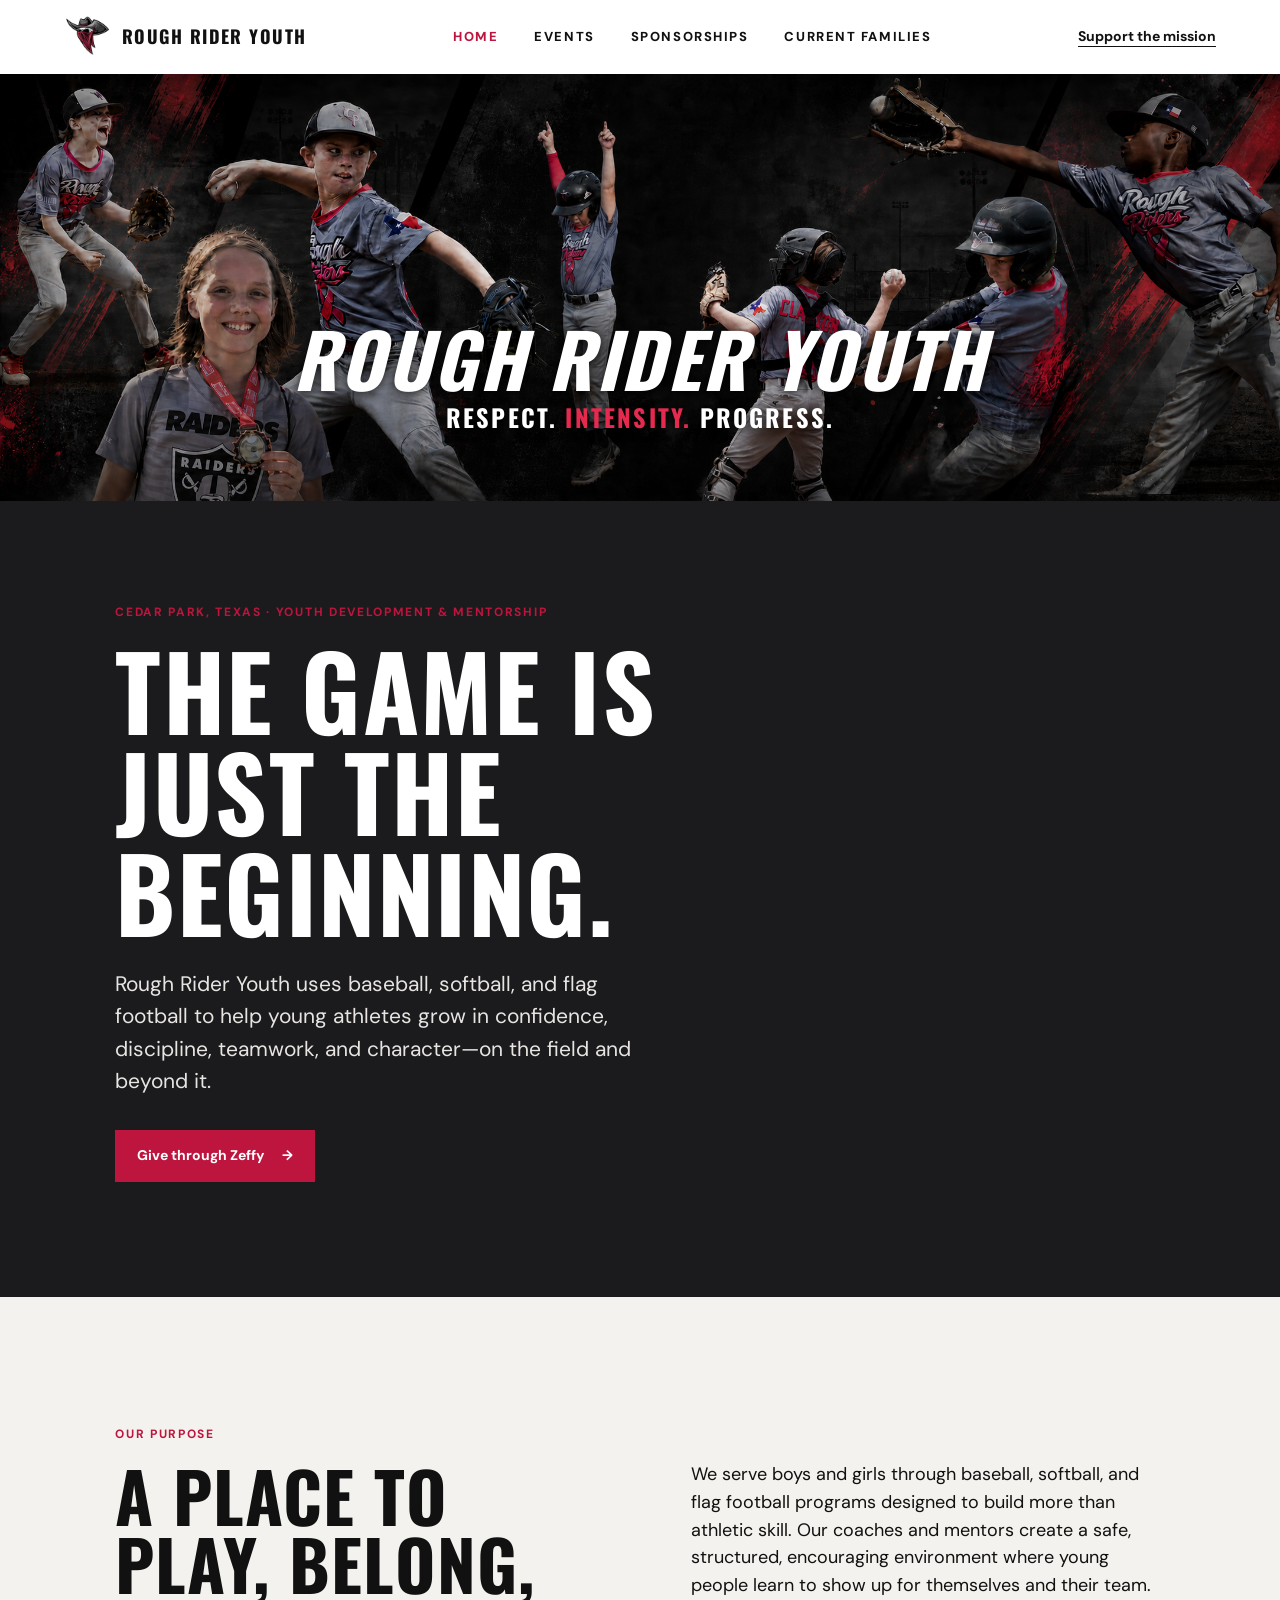
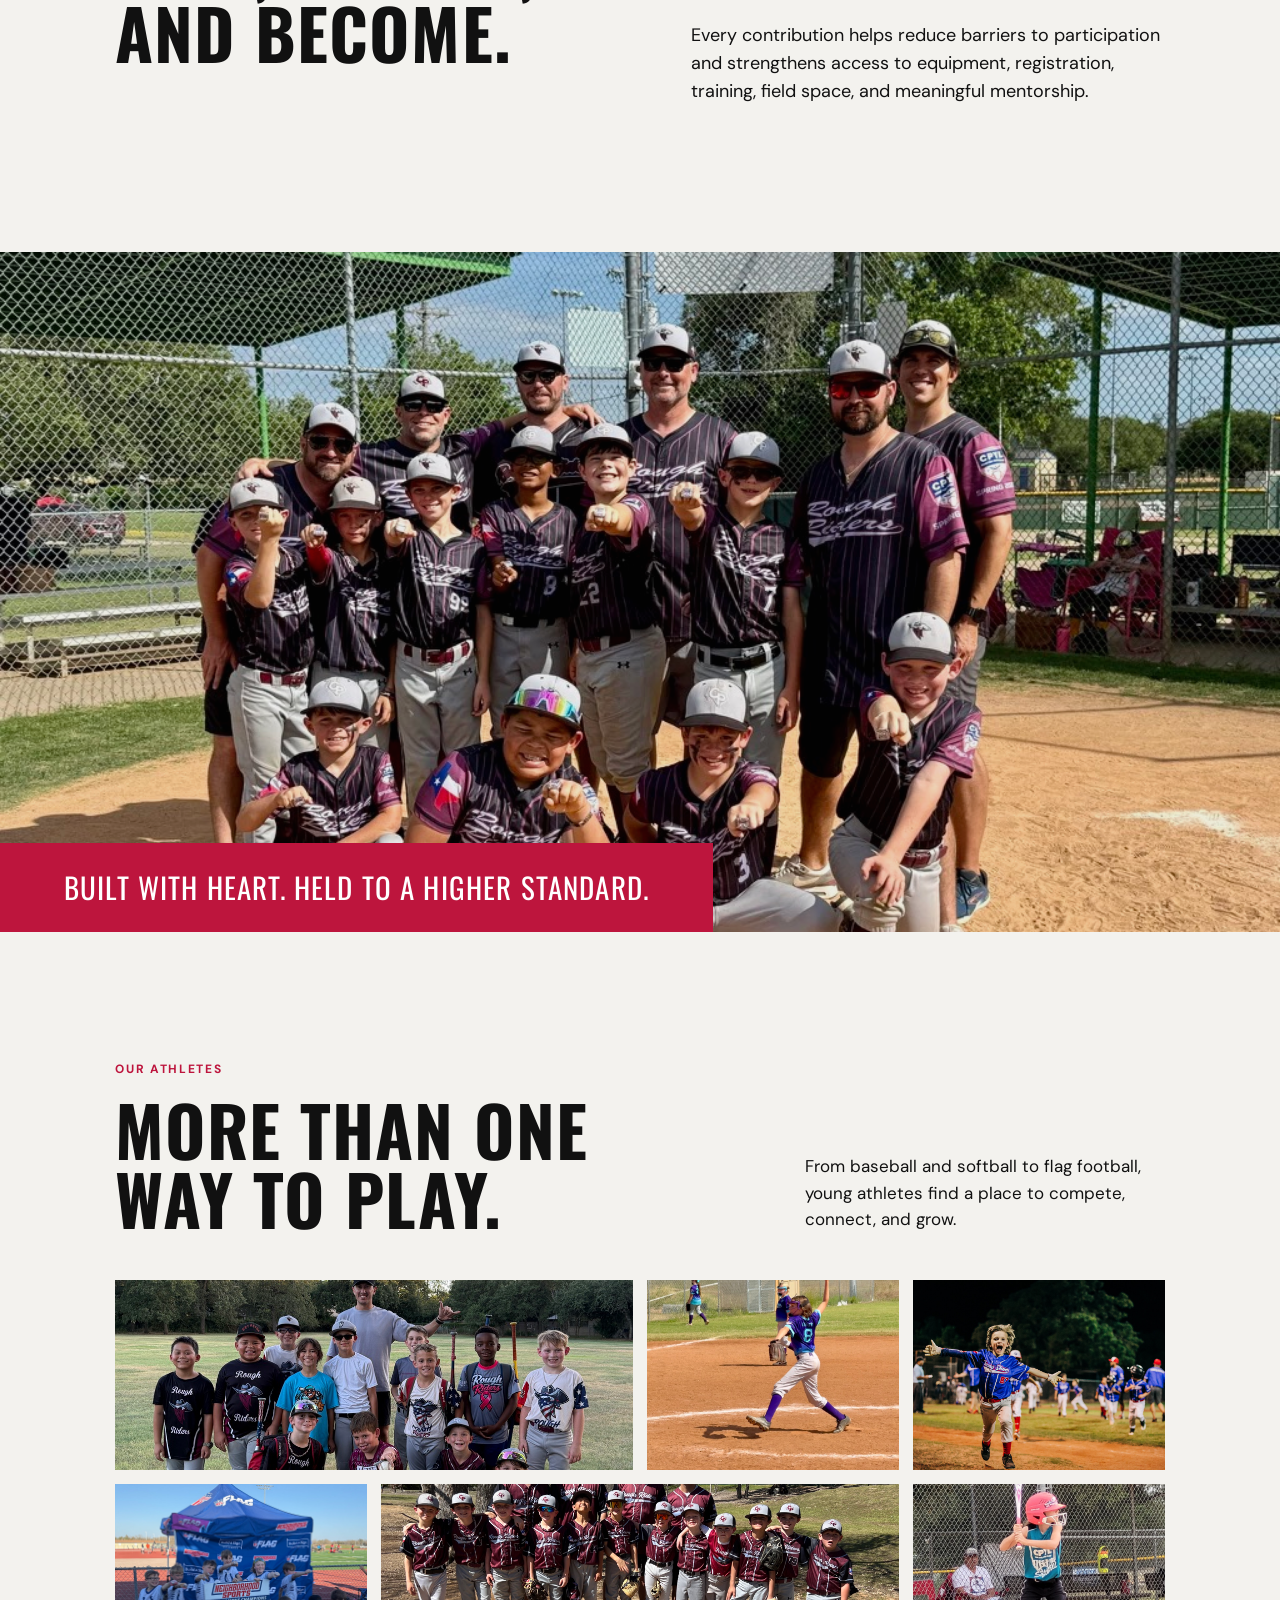
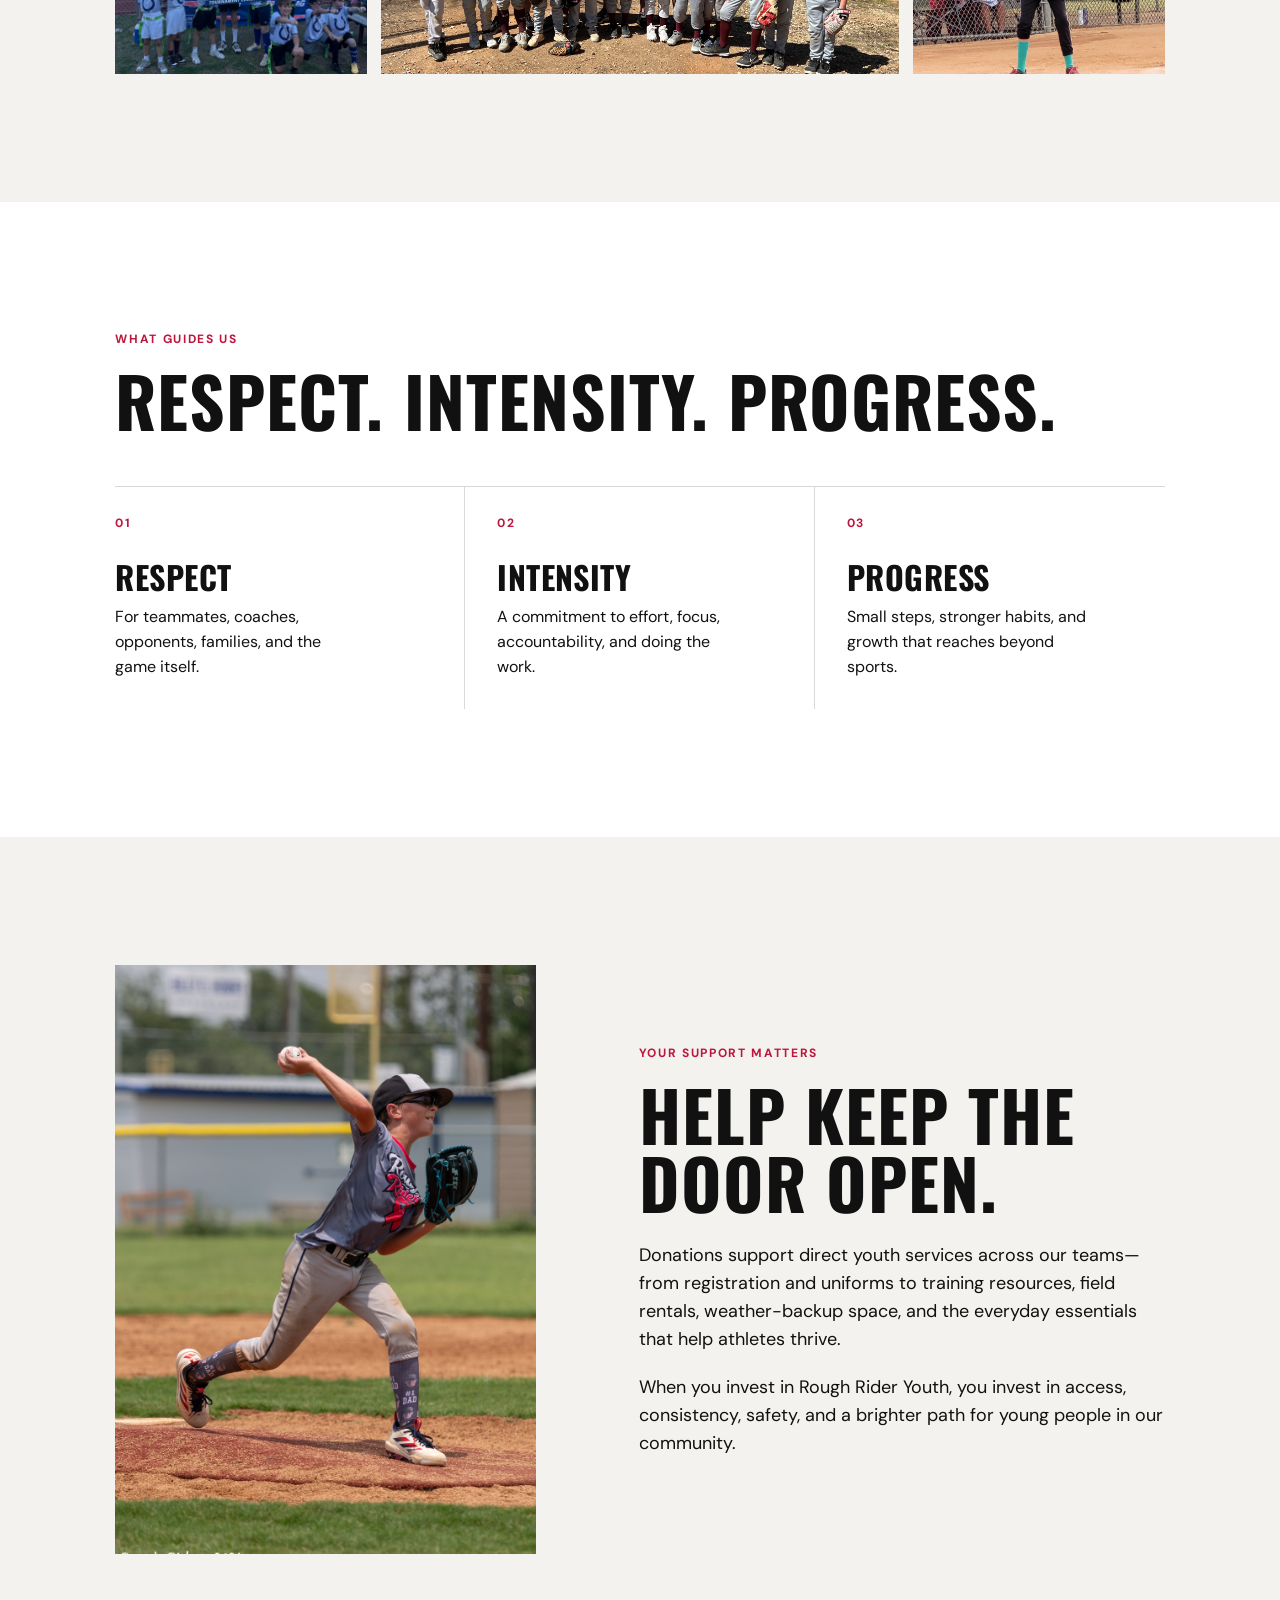
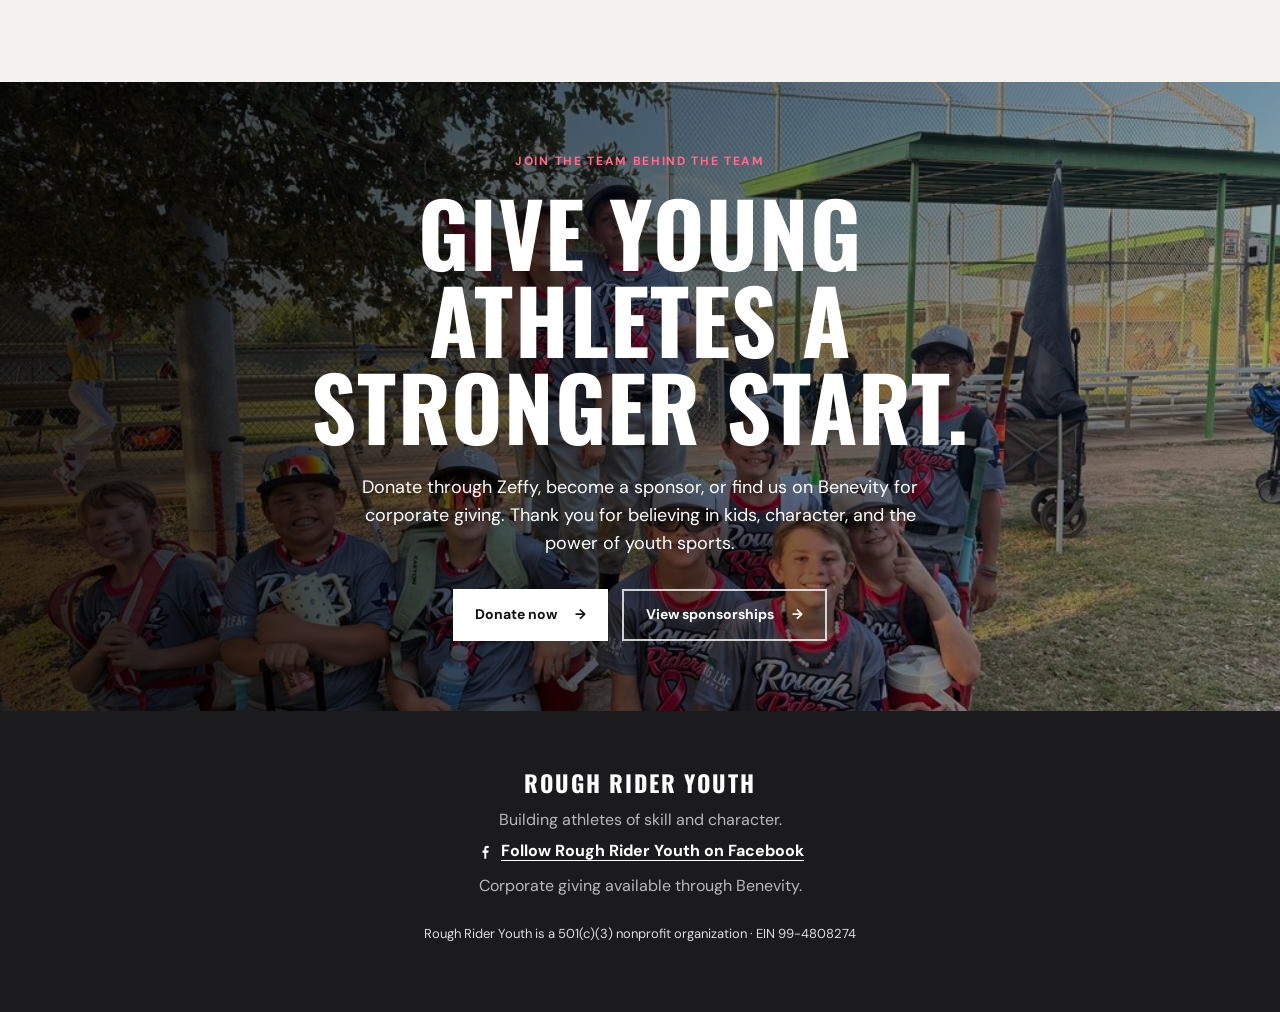
==== commit d01cf754: "Add files via upload" ====
--- a/index.html
+++ b/index.html
@@ -66,7 +66,7 @@
           <p>From baseball and softball to flag football, young athletes find a place to compete, connect, and grow.</p>
         </div>
         <div class="gallery-grid">
-          <figure class="gallery-wide"><img src="assets/flag-team.jpg" alt="Girls flag football team standing together on the field" /></figure>
+          <figure class="gallery-wide"><img src="assets/flag-team.jpg" alt="Rough Rider Youth baseball players and coach standing together on the field" /></figure>
           <figure><img src="assets/softball-throw.jpg" alt="Young softball player throwing the ball on the field" /></figure>
           <figure><img src="assets/baseball-joy.jpg" alt="Young baseball player celebrating under the lights" /></figure>
           <figure><img src="assets/flag-champions.jpg" alt="Youth flag football tournament champions posing with their award" /></figure>
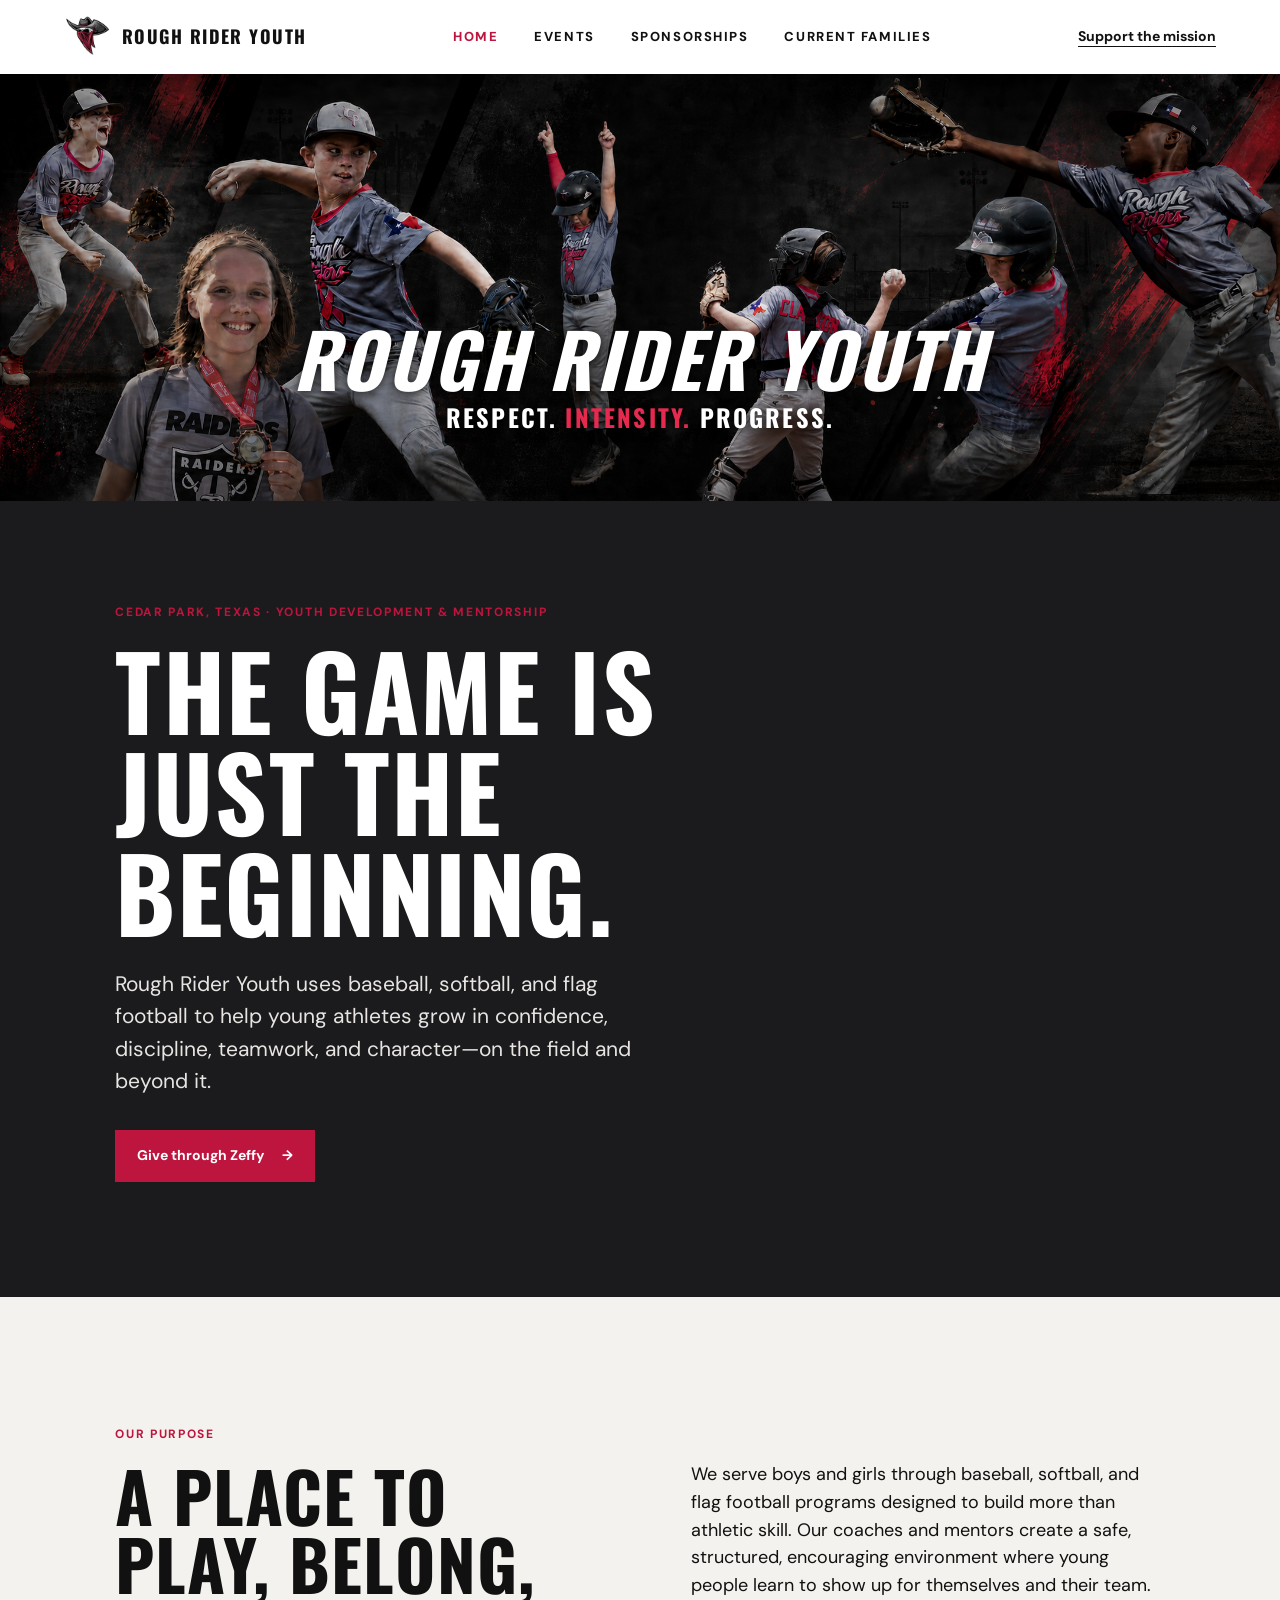
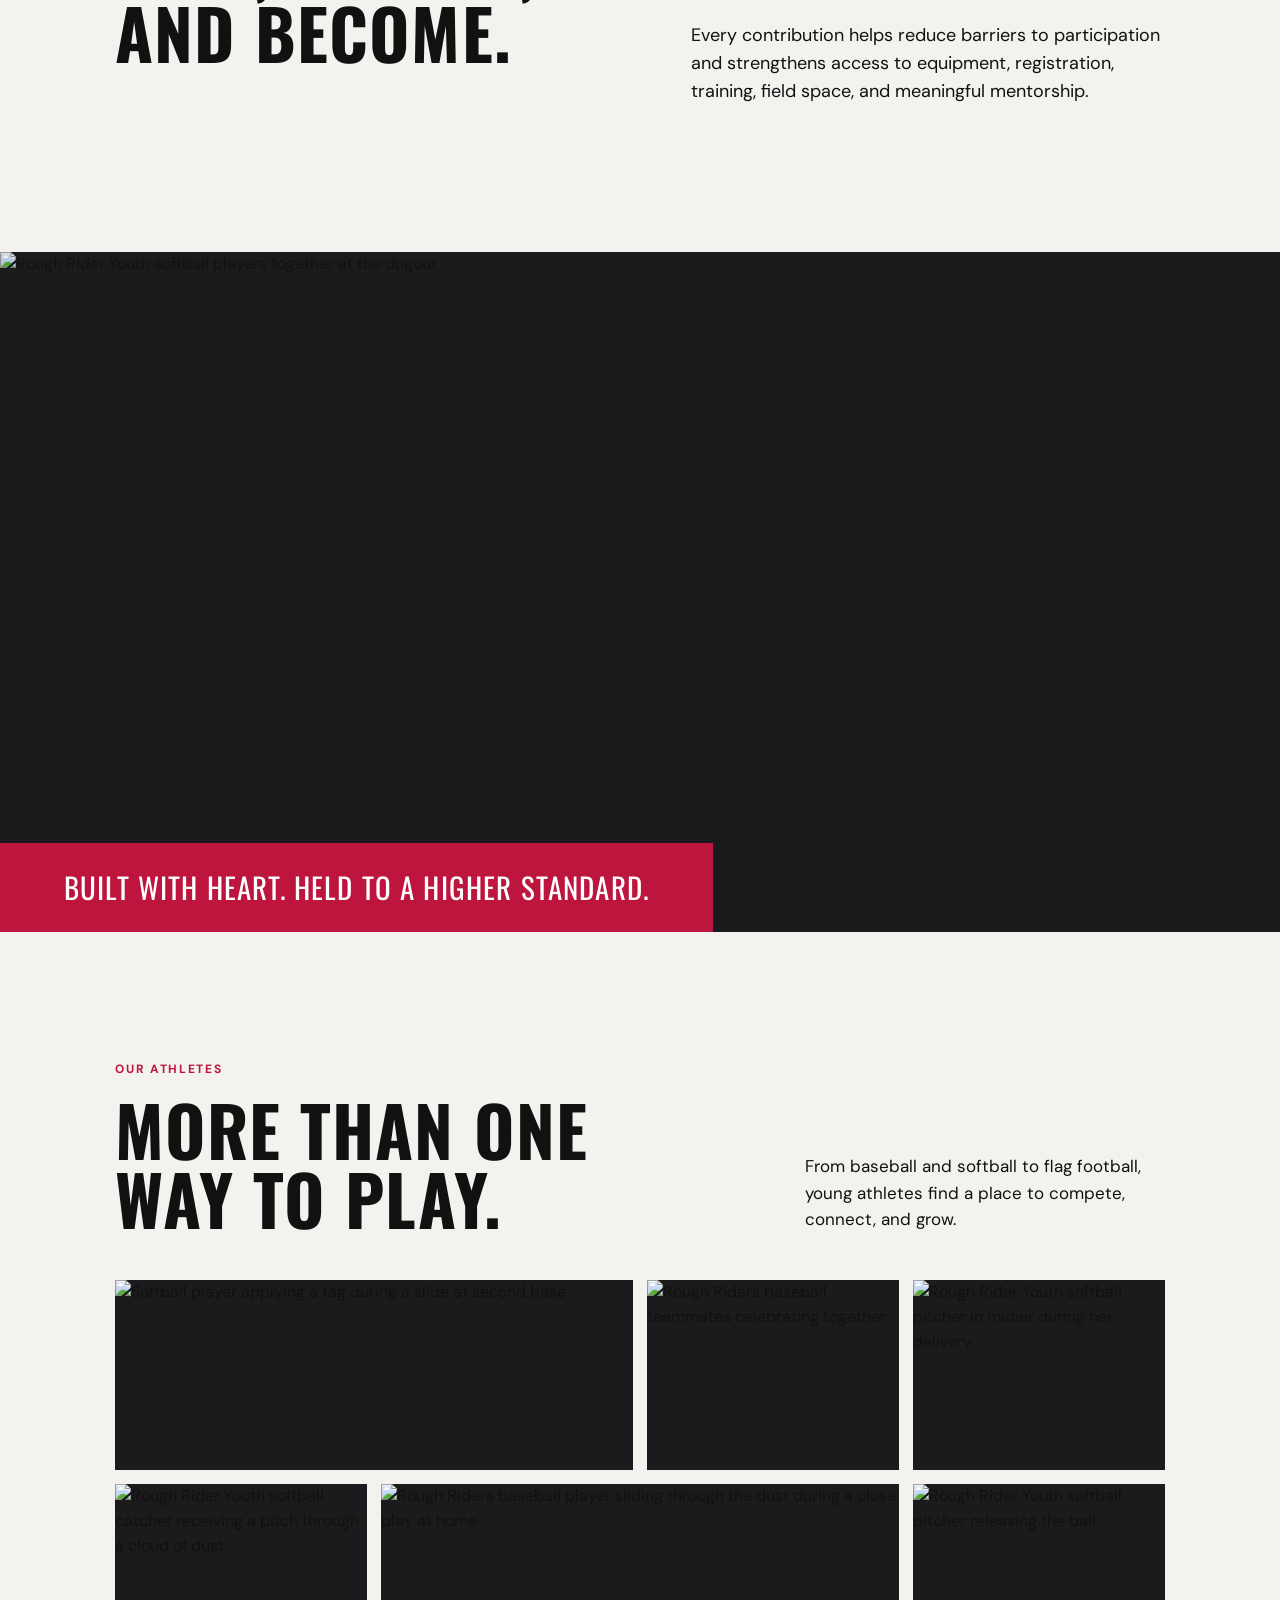
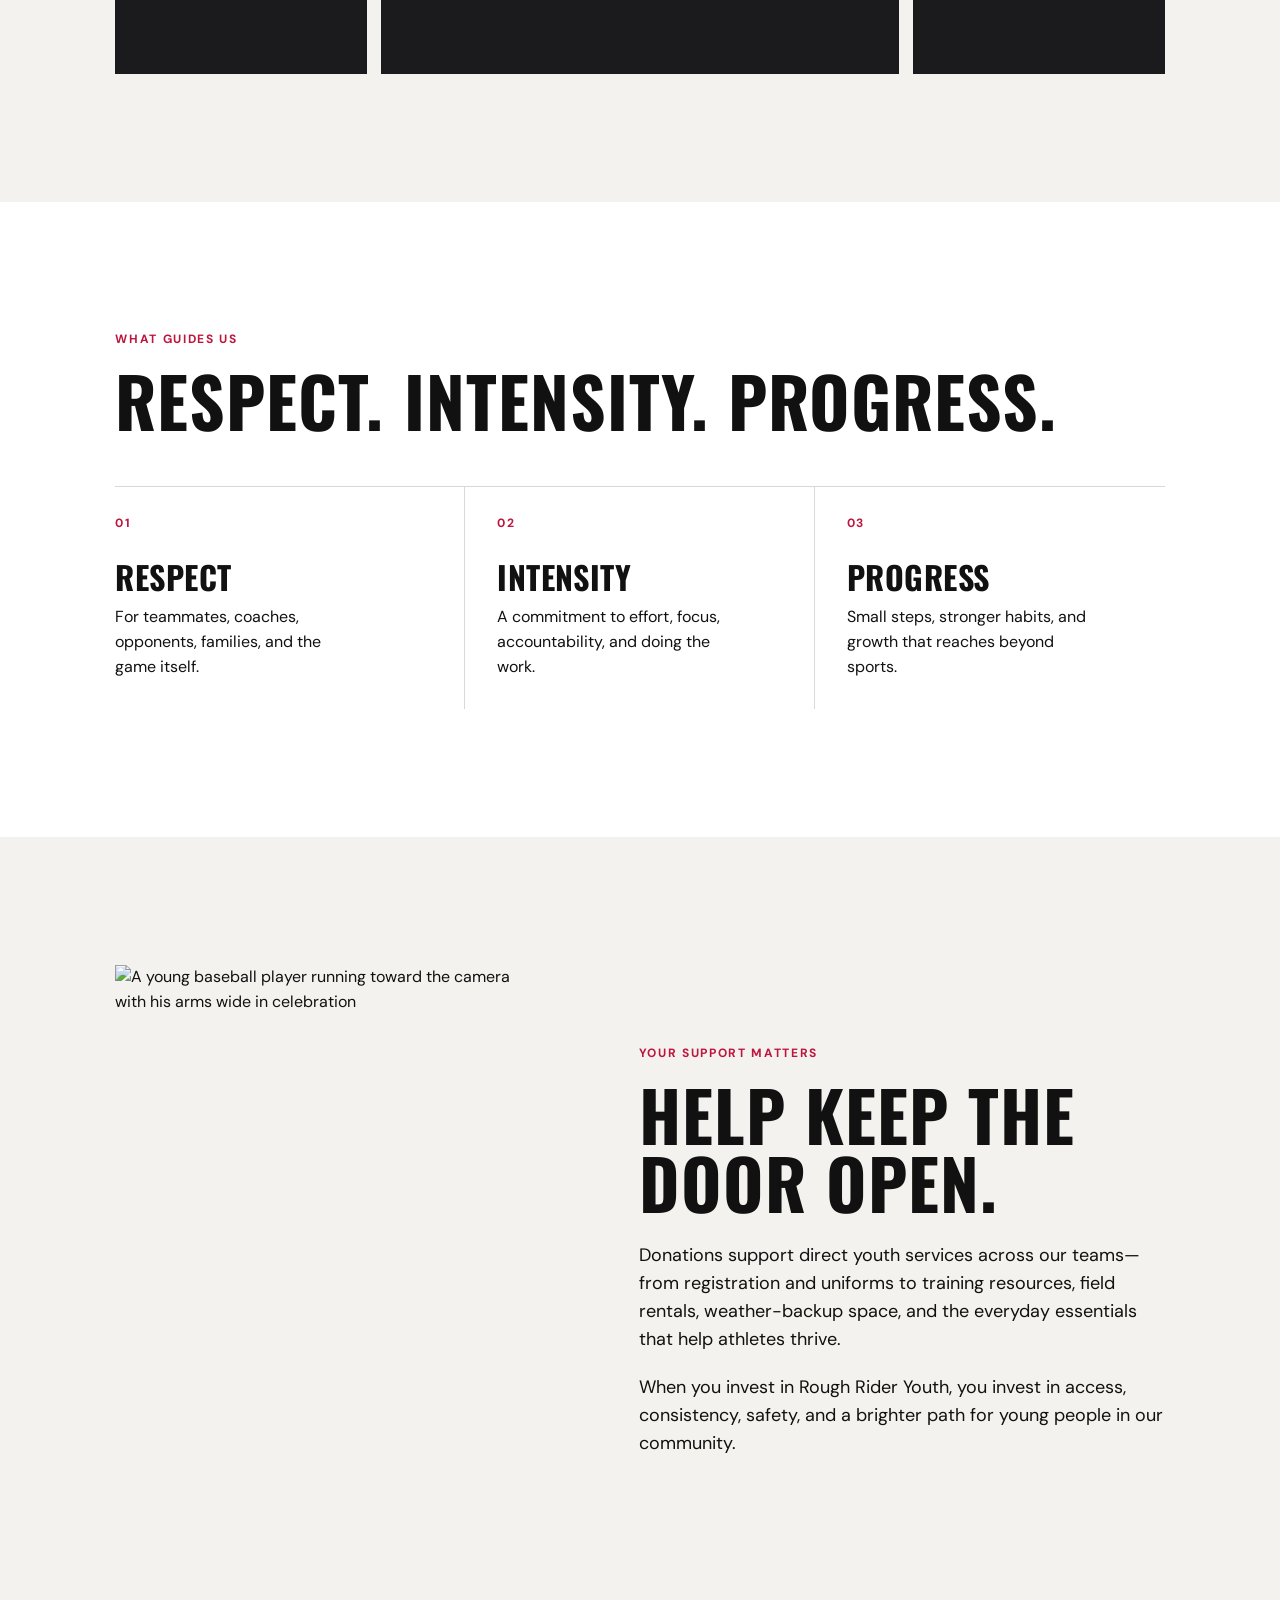
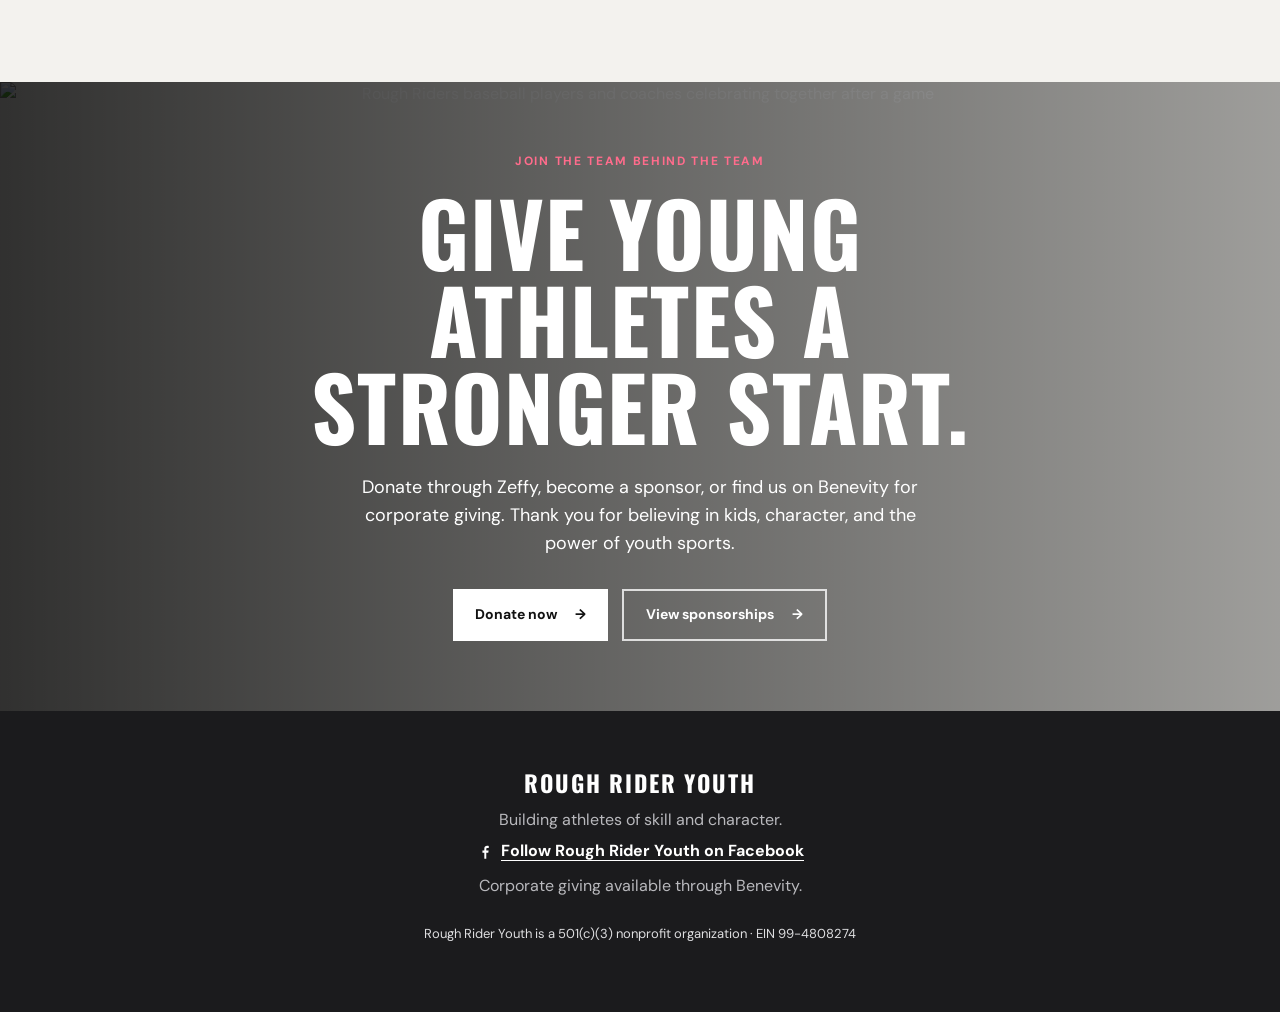
==== commit ac2e192c: "Add files via upload" ====
--- a/index.html
+++ b/index.html
@@ -53,7 +53,7 @@
       </section>
 
       <section class="photo-feature" aria-label="Rough Rider Youth community">
-        <img src="assets/team.jpg" alt="Rough Riders players and coaches together on the baseball field" />
+        <img src="assets/photo-library/softball-team-dugout.jpg" alt="Rough Rider Youth softball players together at the dugout" />
         <div class="photo-caption">Built with heart. Held to a higher standard.</div>
       </section>
 
@@ -66,12 +66,12 @@
           <p>From baseball and softball to flag football, young athletes find a place to compete, connect, and grow.</p>
         </div>
         <div class="gallery-grid">
-          <figure class="gallery-wide"><img src="assets/flag-team.jpg" alt="Rough Rider Youth baseball players and coach standing together on the field" /></figure>
-          <figure><img src="assets/softball-throw.jpg" alt="Young softball player throwing the ball on the field" /></figure>
-          <figure><img src="assets/baseball-joy.jpg" alt="Young baseball player celebrating under the lights" /></figure>
-          <figure><img src="assets/flag-champions.jpg" alt="Youth flag football tournament champions posing with their award" /></figure>
-          <figure class="gallery-wide"><img src="assets/baseball-classic.jpg" alt="Rough Riders baseball team and coaches together" /></figure>
-          <figure><img src="assets/softball-bat.jpg" alt="Young softball player at bat" /></figure>
+          <figure class="gallery-wide"><img src="assets/photo-library/softball-tag-at-second.jpg" alt="Softball player applying a tag during a slide at second base" /></figure>
+          <figure><img src="assets/photo-library/baseball-teammates-celebrate.jpg" alt="Rough Riders baseball teammates celebrating together" /></figure>
+          <figure><img src="assets/photo-library/softball-pitcher-airborne.jpg" alt="Rough Rider Youth softball pitcher in midair during her delivery" /></figure>
+          <figure><img src="assets/photo-library/softball-catcher-dust.jpg" alt="Rough Rider Youth softball catcher receiving a pitch through a cloud of dust" /></figure>
+          <figure class="gallery-wide"><img src="assets/photo-library/baseball-slide-at-home-close-play.jpg" alt="Rough Riders baseball player sliding through the dust during a close play at home" /></figure>
+          <figure><img src="assets/photo-library/softball-pitch-release.jpg" alt="Rough Rider Youth softball pitcher releasing the ball" /></figure>
         </div>
       </section>
 
@@ -98,7 +98,7 @@
       </section>
 
       <section class="impact section-wrap" aria-labelledby="impact-title">
-        <div class="impact-image"><img src="assets/keep-door-open-pitcher-v2.jpg" alt="A Rough Riders player pitching from the mound" /></div>
+        <div class="impact-image"><img src="assets/photo-library/baseball-texas-show-celebration.jpg" alt="A young baseball player running toward the camera with his arms wide in celebration" /></div>
         <div class="impact-content">
           <div class="section-label">Your support matters</div>
           <h2 id="impact-title">Help keep the door open.</h2>
@@ -108,7 +108,7 @@
       </section>
 
       <section class="support" id="support" aria-labelledby="support-title">
-        <img src="assets/community.jpg" alt="Rough Riders teammates gathered together after a game" />
+        <img src="assets/photo-library/baseball-maroon-team-champions.jpg" alt="Rough Riders baseball players and coaches celebrating together after a game" />
         <div class="support-overlay"></div>
         <div class="support-content">
           <p class="eyebrow">Join the team behind the team</p>
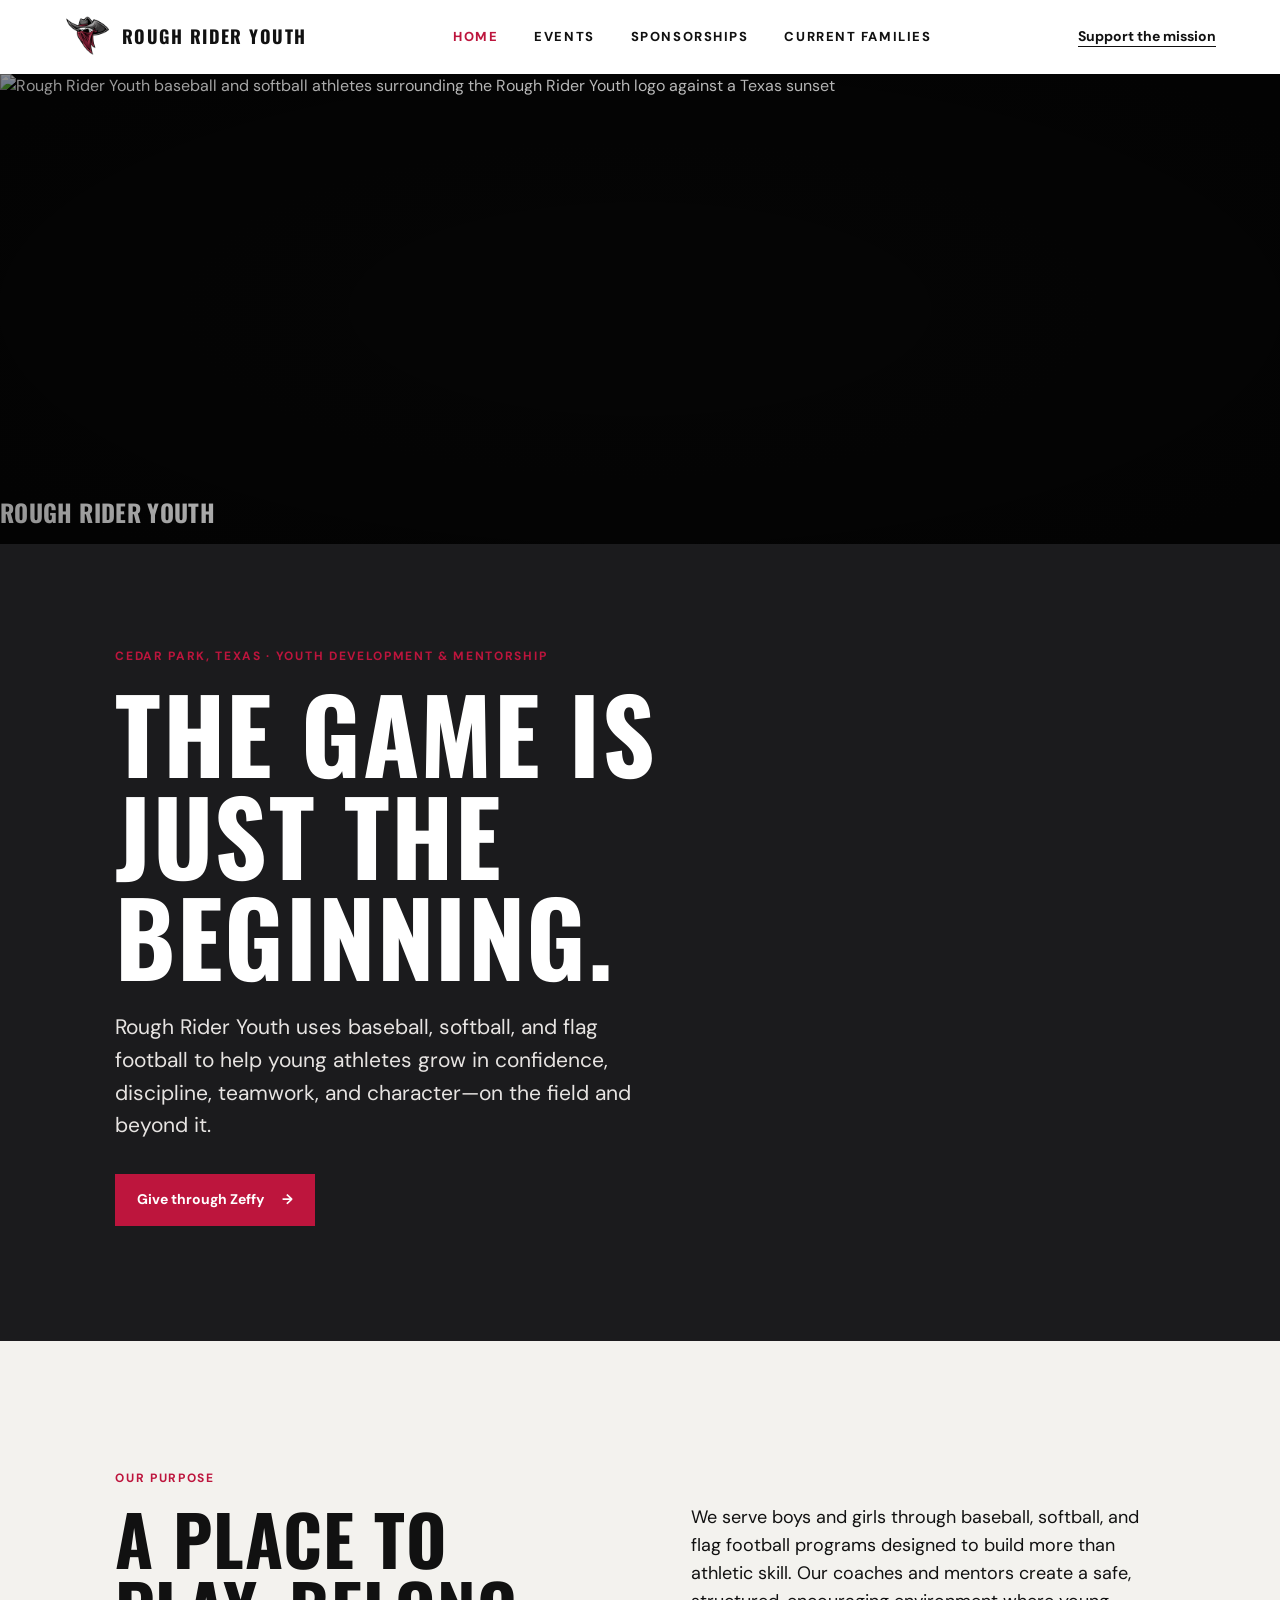
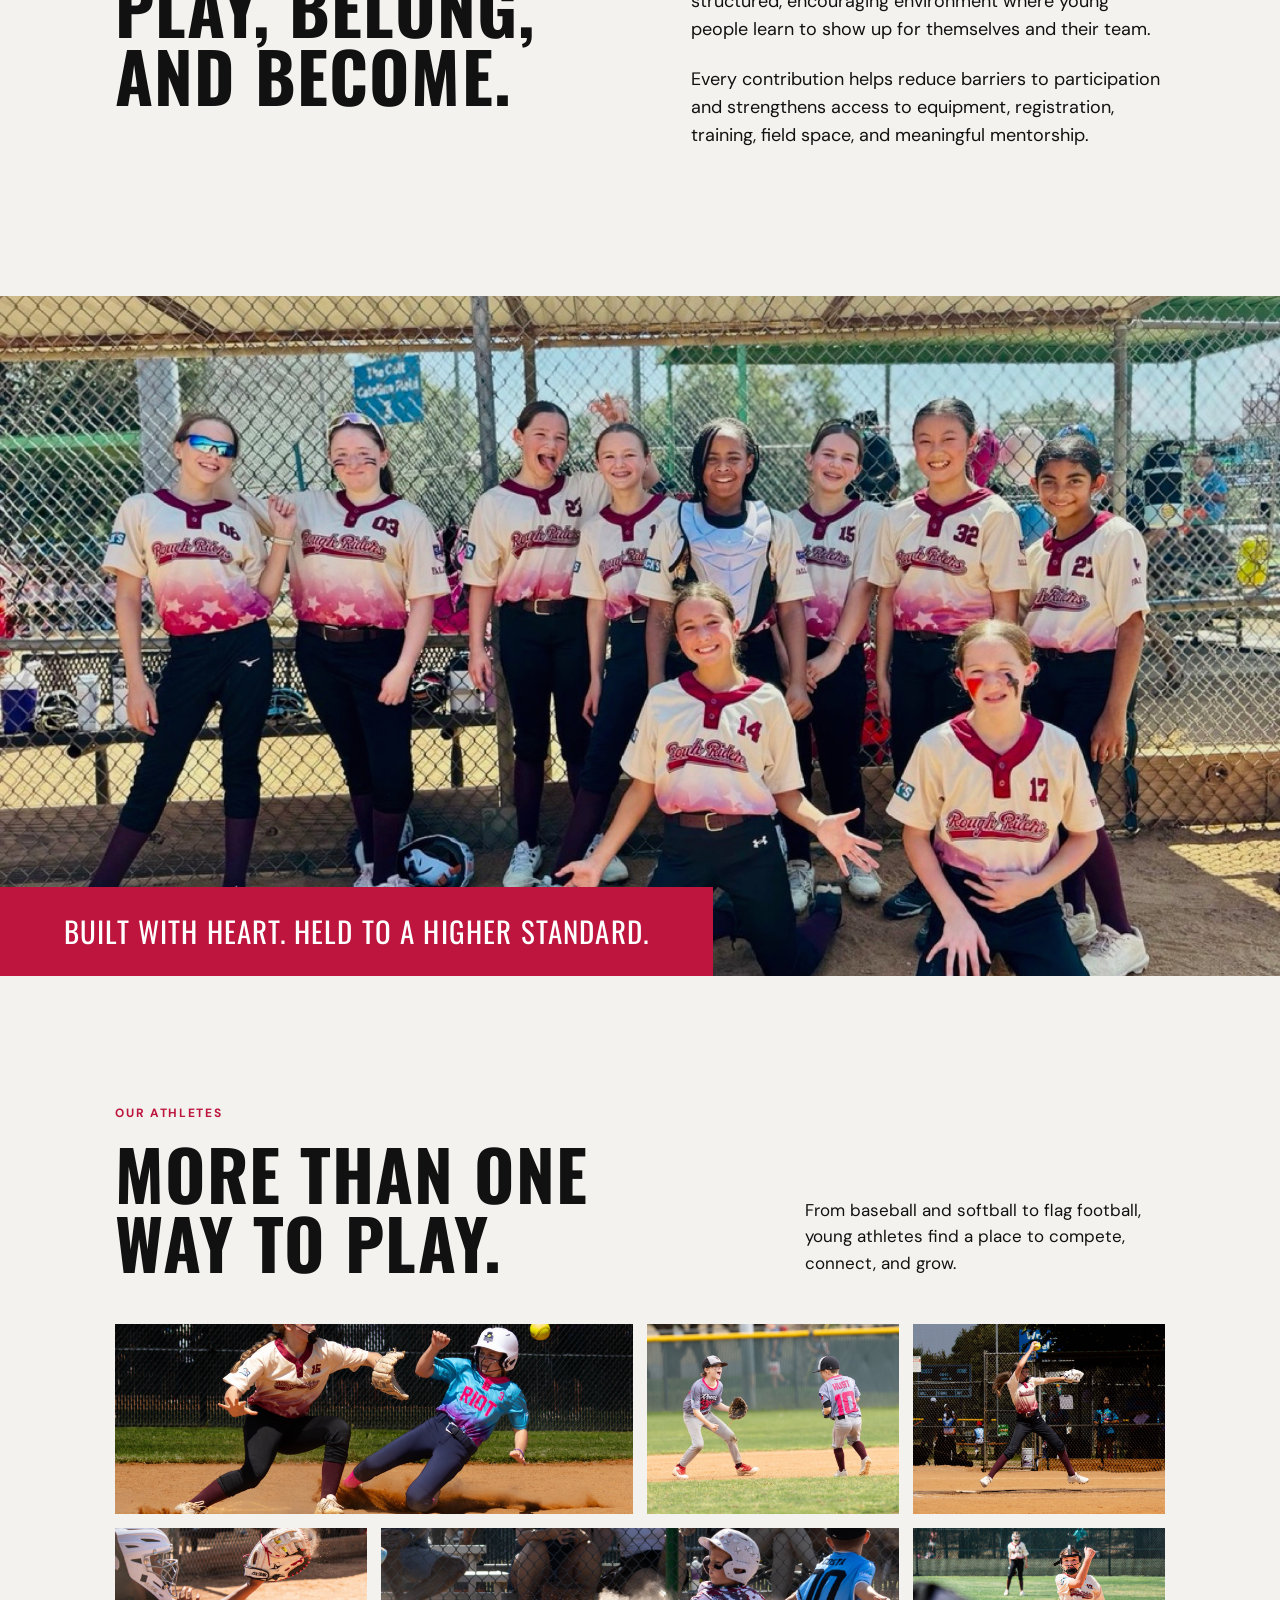
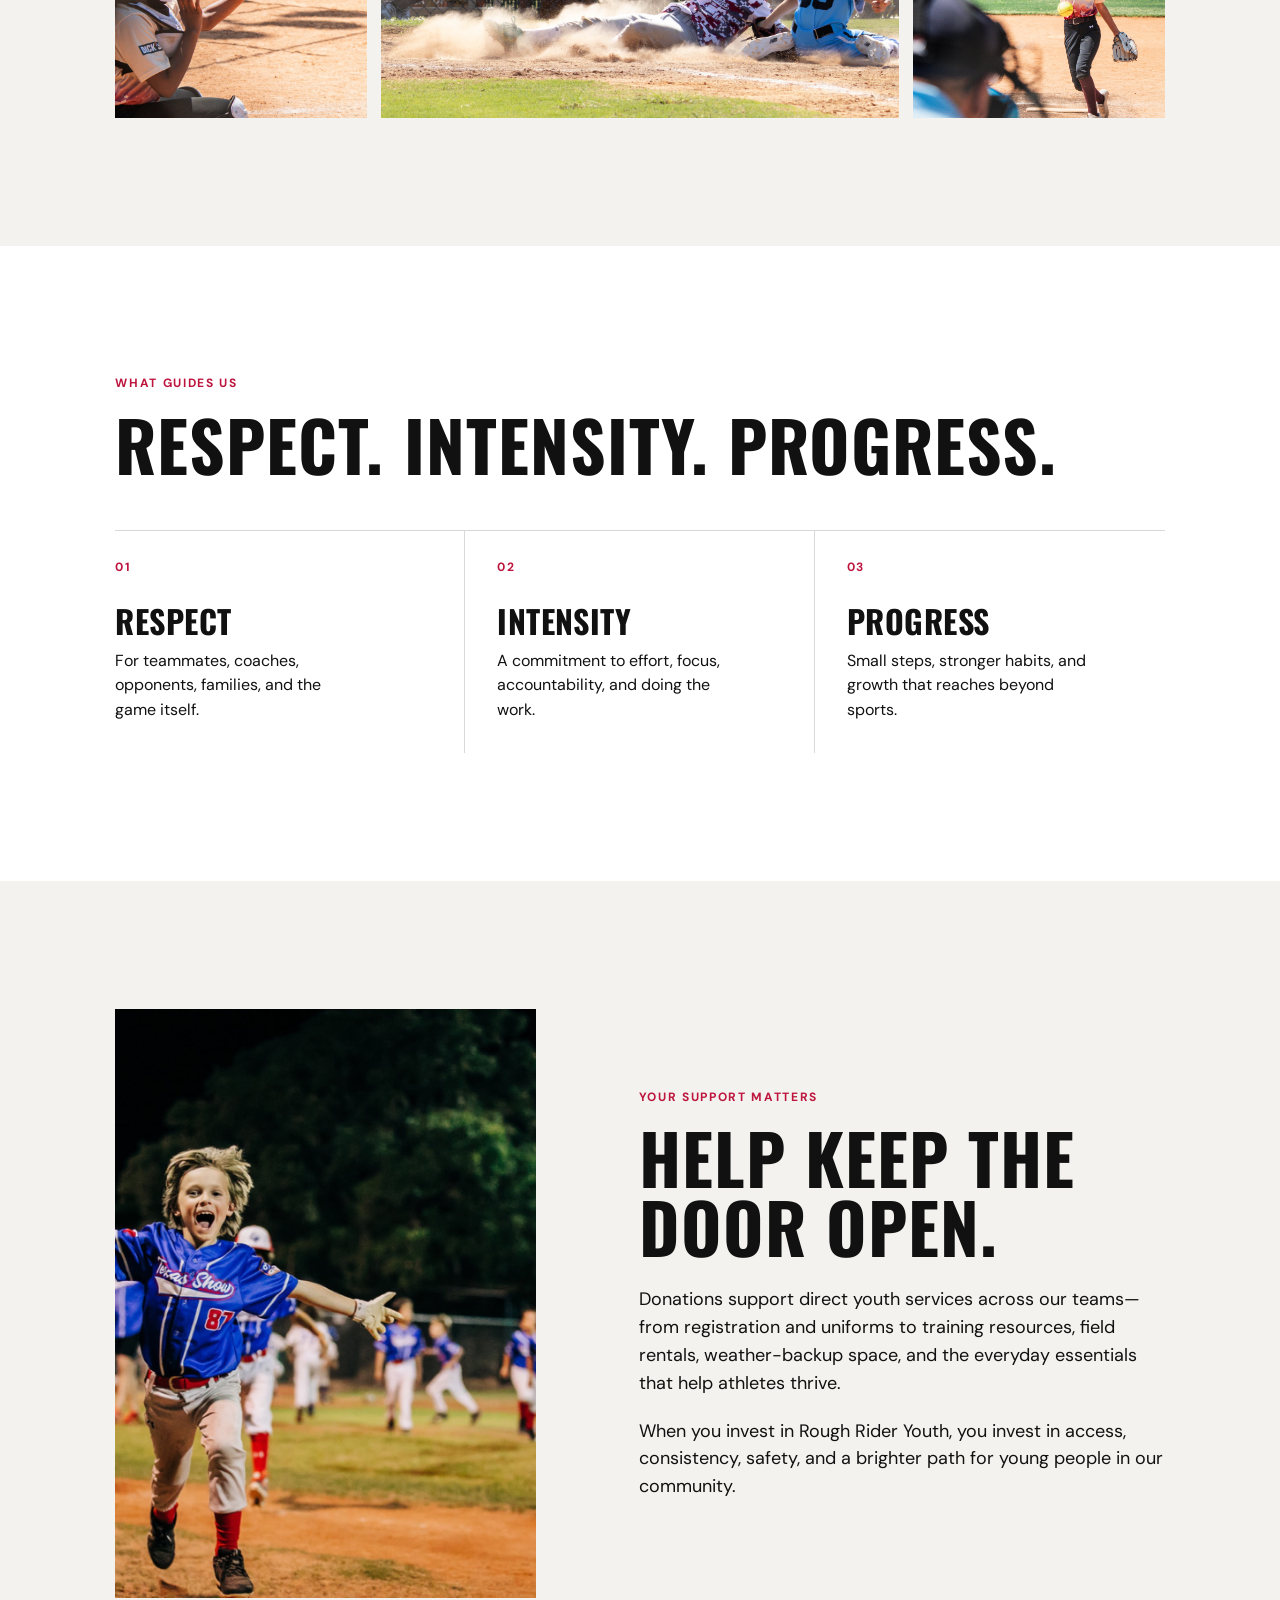
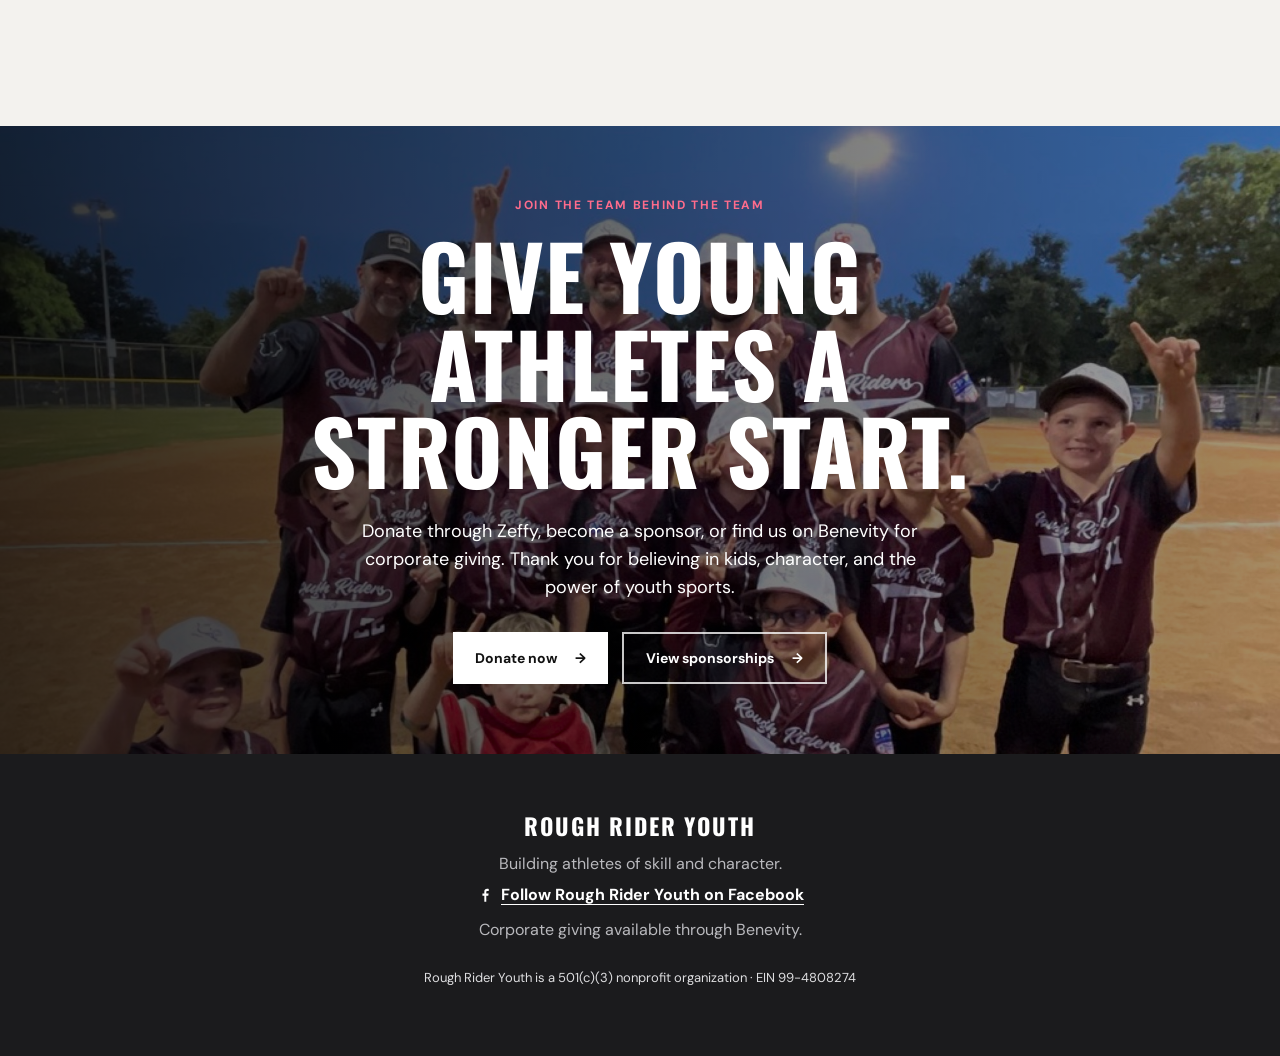
==== commit 824e7e7b: "Update hero and responsive event gallery" ====
--- a/index.html
+++ b/index.html
@@ -25,11 +25,8 @@
     <main id="top">
       <section class="hero" aria-labelledby="hero-title">
         <div class="hero-art">
-          <img class="hero-banner" src="assets/hero-v6.png" alt="Rough Rider Youth athletes playing baseball and flag football" />
-          <div class="hero-title">
-            <h1 id="hero-title">Rough Rider Youth</h1>
-            <p>Respect. <em>Intensity.</em> Progress.</p>
-          </div>
+          <img class="hero-banner" src="assets/hero-sunset-facebook.png" alt="Rough Rider Youth baseball and softball athletes surrounding the Rough Rider Youth logo against a Texas sunset" />
+          <h1 class="visually-hidden" id="hero-title">Rough Rider Youth</h1>
         </div>
         <div class="hero-content">
           <p class="eyebrow">Cedar Park, Texas · Youth Development &amp; Mentorship</p>
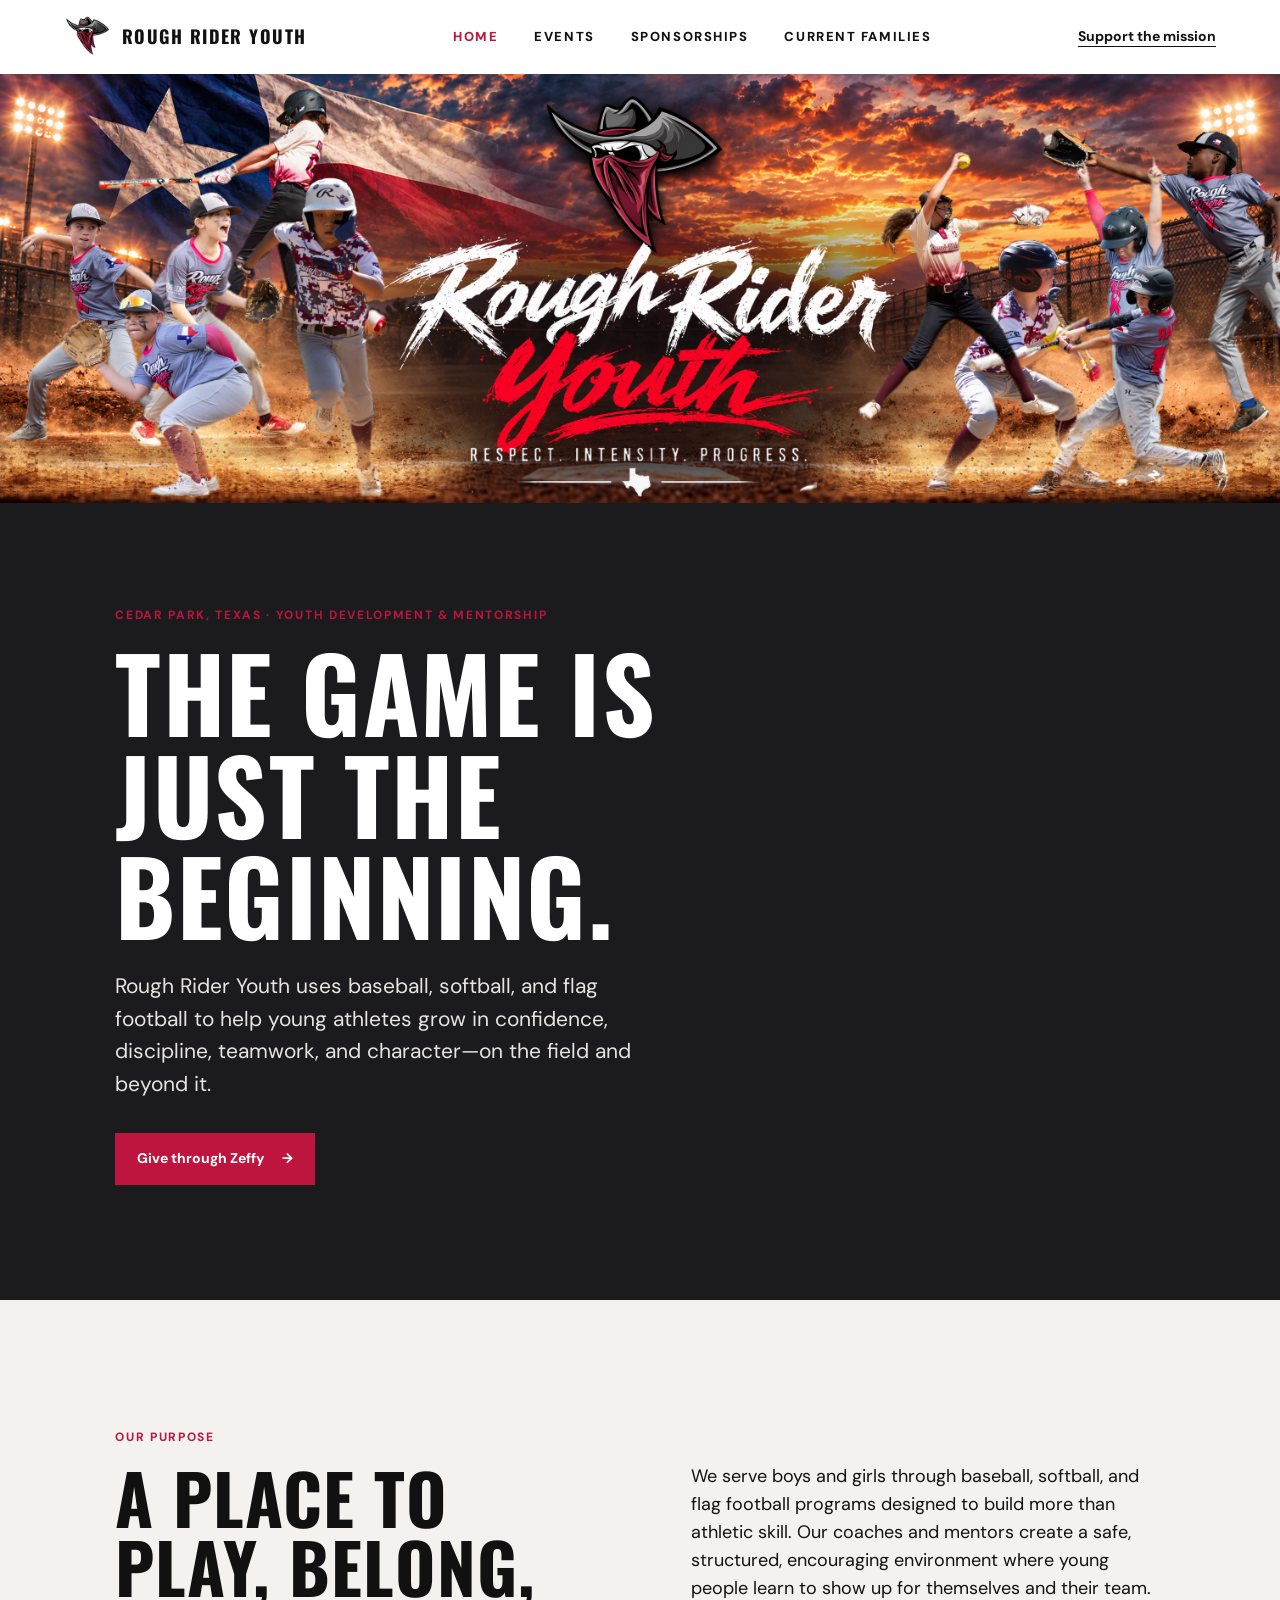
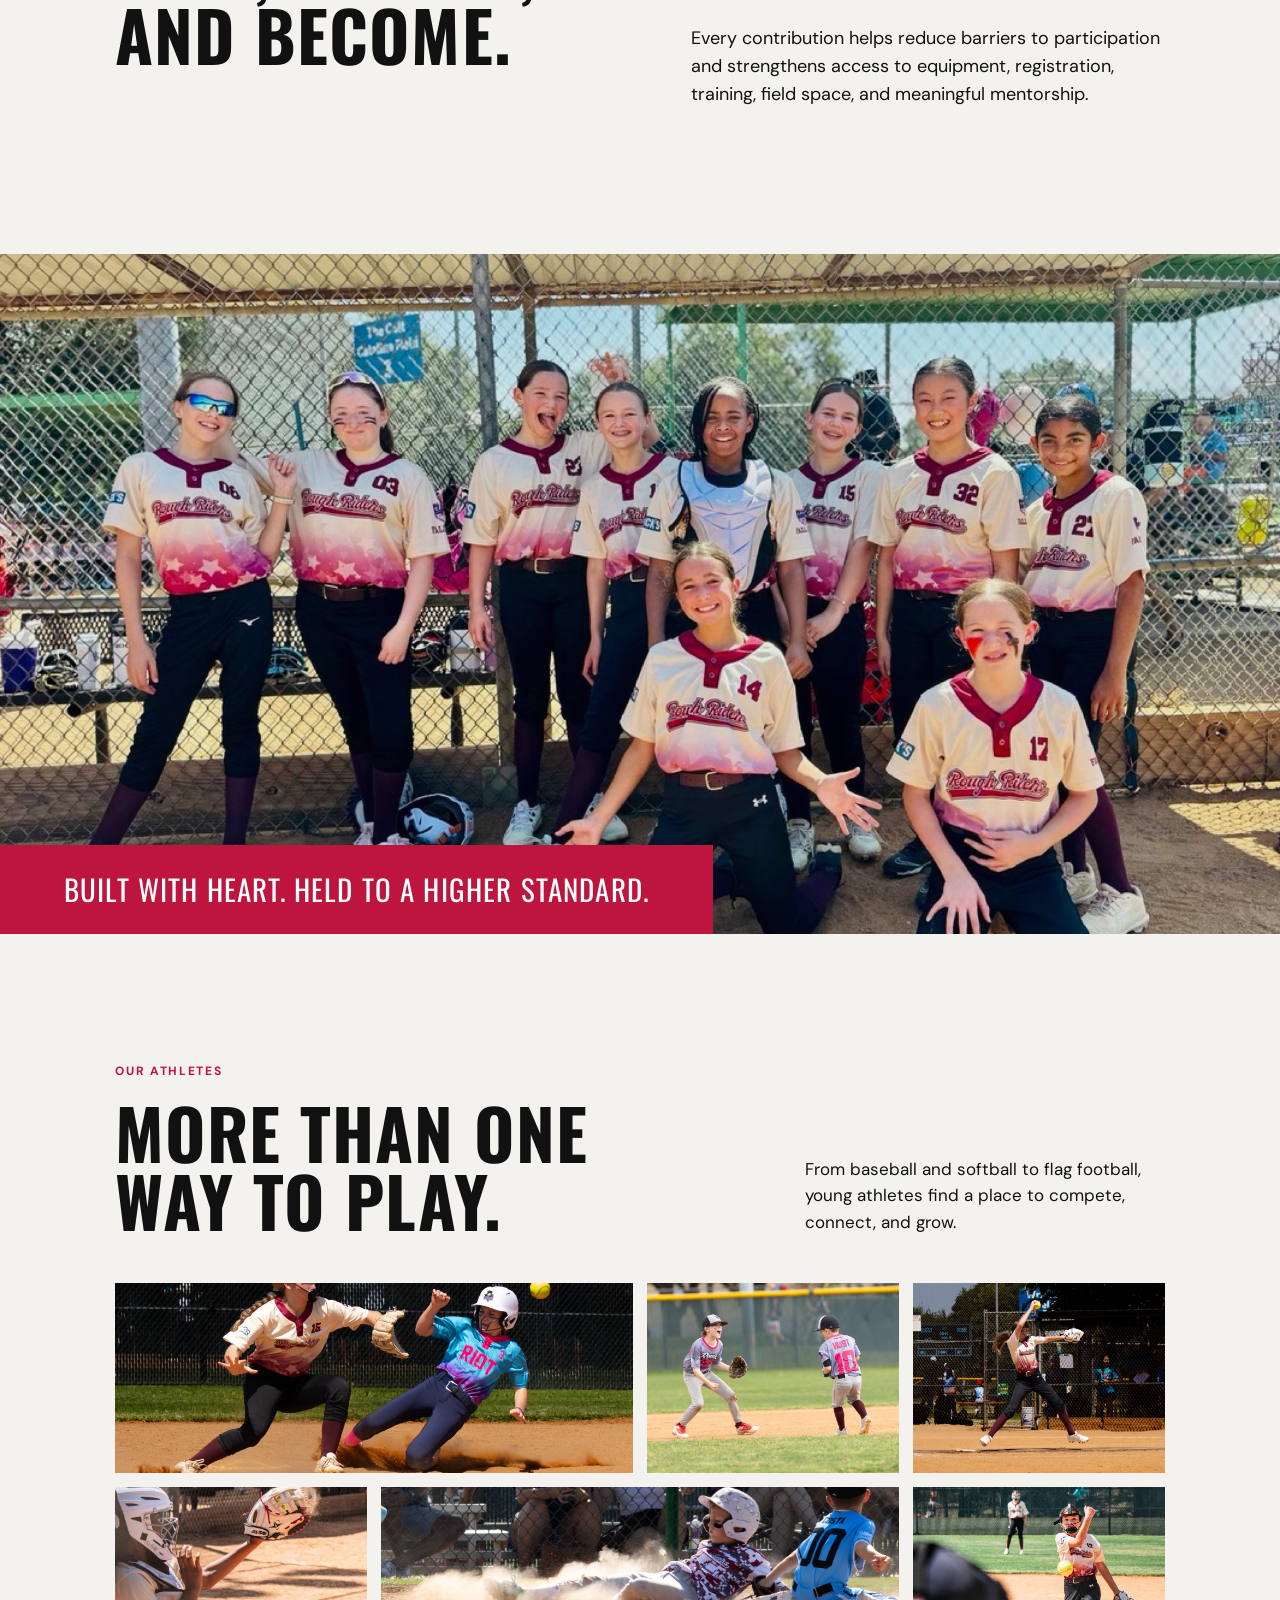
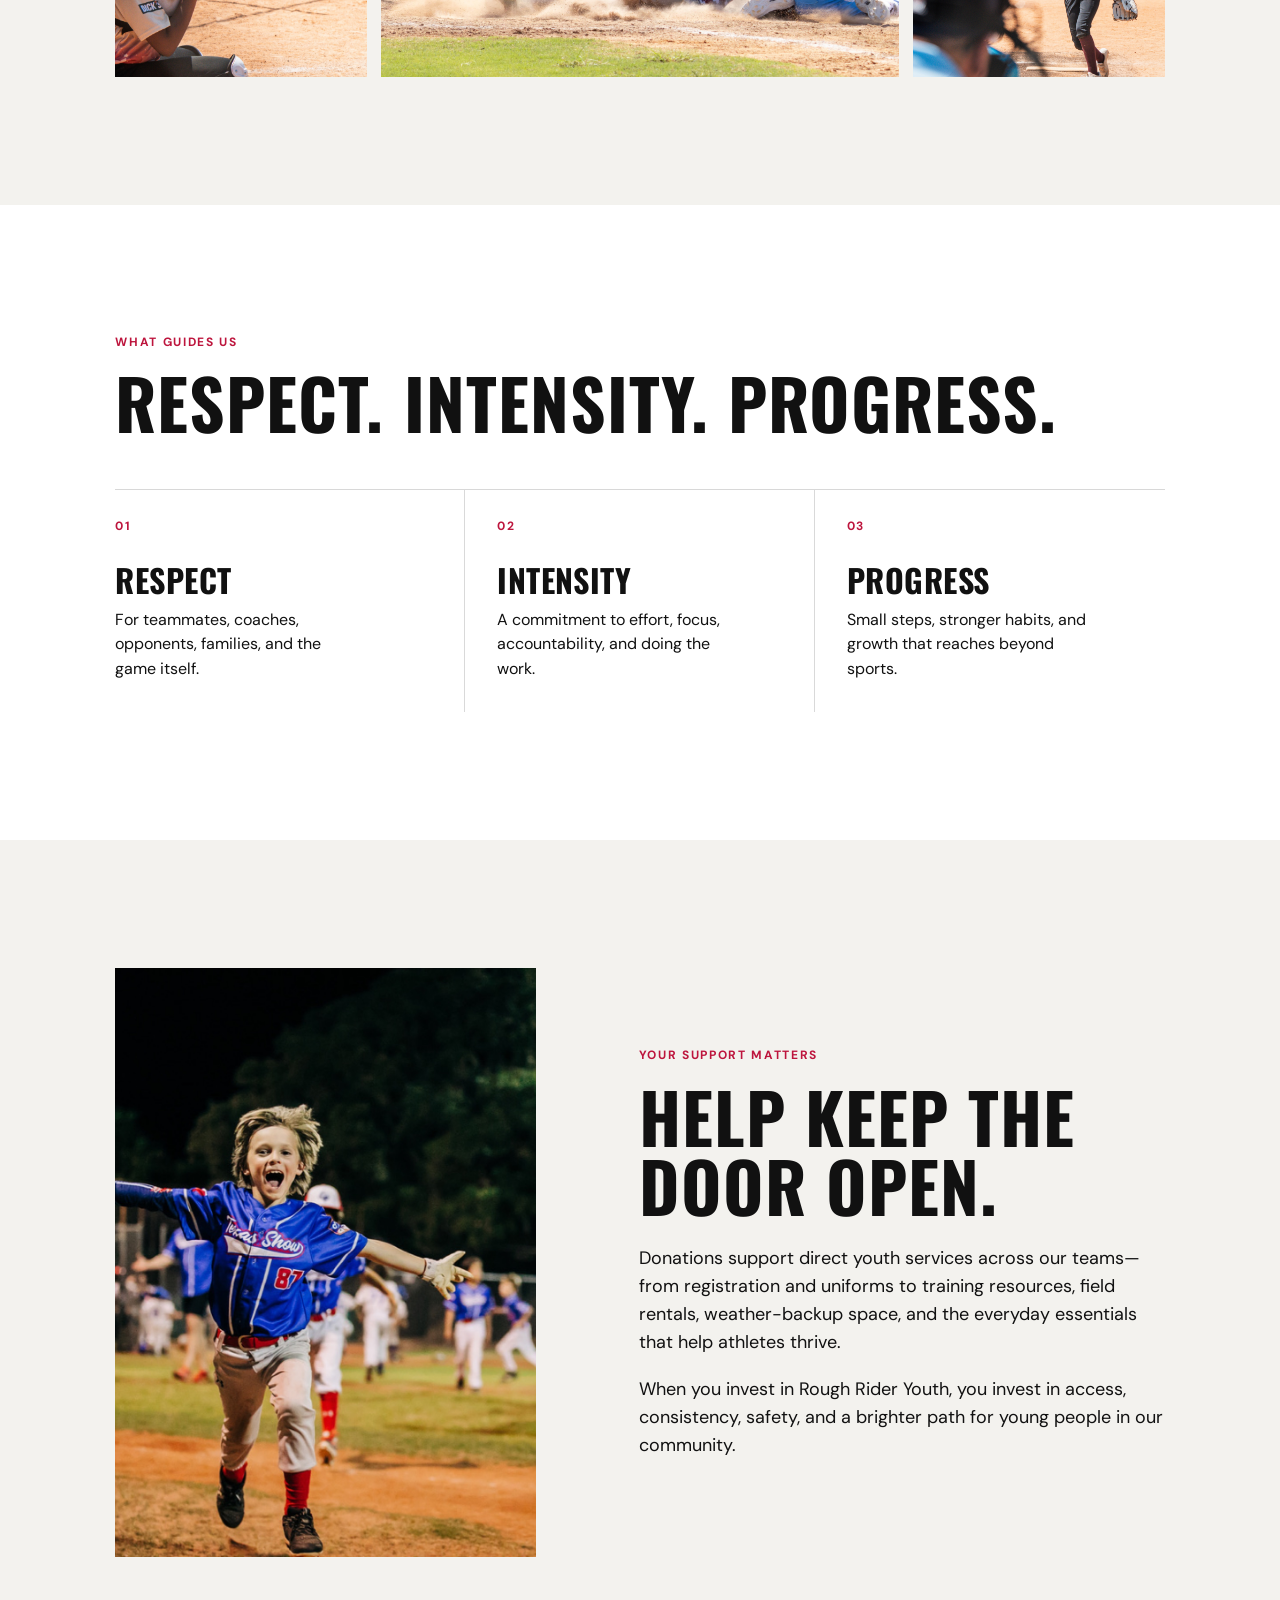
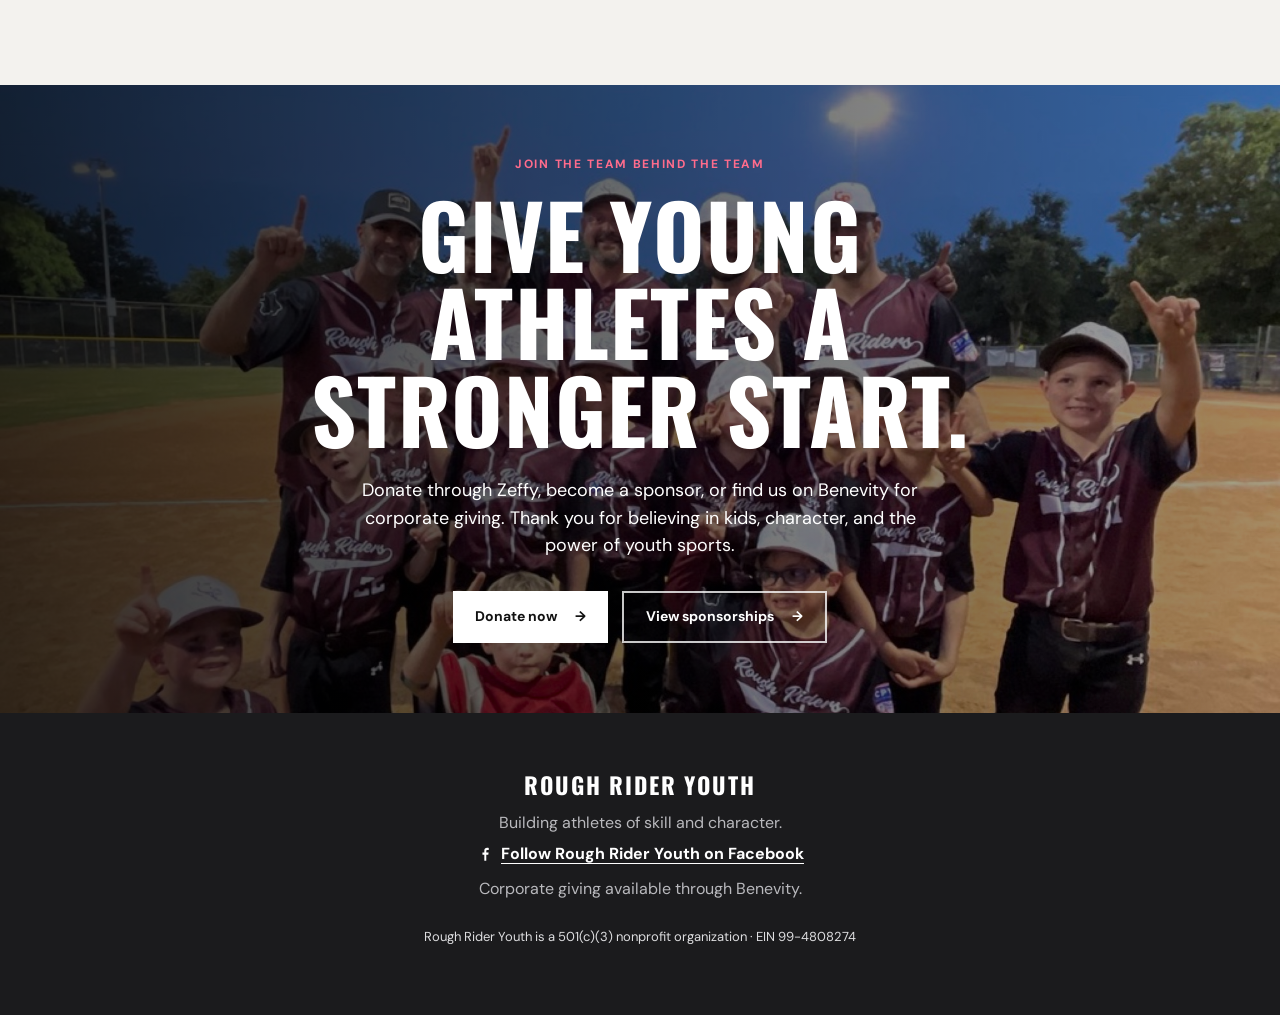
==== commit 7c40e0b6: "Refresh corrected image and photo styles" ====
--- a/index.html
+++ b/index.html
@@ -5,7 +5,7 @@
     <meta name="viewport" content="width=device-width, initial-scale=1" />
     <meta name="description" content="Rough Rider Youth is a Cedar Park nonprofit using baseball, softball, and flag football to grow skill, confidence, character, and community." />
     <title>Rough Rider Youth | Respect. Intensity. Progress.</title>
-    <link rel="stylesheet" href="assets/styles.css" />
+    <link rel="stylesheet" href="assets/styles.css?v=22" />
   </head>
   <body>
     <header class="site-header">
@@ -25,7 +25,7 @@
     <main id="top">
       <section class="hero" aria-labelledby="hero-title">
         <div class="hero-art">
-          <img class="hero-banner" src="assets/hero-sunset-facebook.png" alt="Rough Rider Youth baseball and softball athletes surrounding the Rough Rider Youth logo against a Texas sunset" />
+          <img class="hero-banner" src="assets/hero-sunset-facebook.png?v=22" alt="Rough Rider Youth baseball and softball athletes surrounding the Rough Rider Youth logo against a Texas sunset" />
           <h1 class="visually-hidden" id="hero-title">Rough Rider Youth</h1>
         </div>
         <div class="hero-content">
--- a/assets/styles.css
+++ b/assets/styles.css
@@ -2,6 +2,7 @@
 
 :root { --ink:#111111; --coal:#1b1b1d; --ash:#f3f2ee; --red:#bd153d; --white:#fff; --line:rgba(17,17,17,.16); }
 * { box-sizing:border-box; }
+.visually-hidden { position:absolute!important; width:1px!important; height:1px!important; padding:0!important; margin:-1px!important; overflow:hidden!important; clip:rect(0,0,0,0)!important; white-space:nowrap!important; border:0!important; }
 html { scroll-behavior:smooth; }
 body { margin:0; color:var(--ink); background:var(--ash); font-family:"DM Sans",Arial,sans-serif; line-height:1.55; }
 .site-header { min-height:74px; padding:10px clamp(22px,5vw,74px); display:flex; align-items:center; justify-content:space-between; gap:22px; background:var(--white); }
@@ -37,7 +38,7 @@
 .page-hero p:not(.eyebrow) { max-width:720px; margin-bottom:0; color:#ece8e5; font-size:clamp(18px,2vw,23px); }
 .page-actions { display:flex; flex-wrap:wrap; gap:14px; margin-top:32px; }
 .events-hero { background:linear-gradient(110deg,rgba(0,0,0,.78),rgba(0,0,0,.46)), url("events-hero.jpg") center 42%/cover; }
-.families-hero { background:linear-gradient(110deg,rgba(0,0,0,.86),rgba(0,0,0,.48)), url("team.jpg") center 42%/cover; }
+.families-hero { background:linear-gradient(110deg,rgba(0,0,0,.84),rgba(0,0,0,.46)), url("photo-library/baseball-teammates-at-dell-diamond.jpg") center 54%/cover; }
 .section-wrap { padding:clamp(72px,10vw,150px) clamp(24px,9vw,160px); }
 .intro { background:var(--ash); }
 .intro-grid { display:grid; grid-template-columns:1fr 1fr; gap:clamp(35px,8vw,150px); }
@@ -67,7 +68,7 @@
 .value-grid p { max-width:250px; }
 .impact { display:grid; grid-template-columns:minmax(280px,.8fr) 1fr; gap:clamp(35px,8vw,150px); align-items:center; background:var(--ash); }
 .impact-image { height:min(46vw,620px); min-height:420px; overflow:hidden; }
-.impact-image img { width:100%; height:100%; object-fit:cover; object-position:center; }
+.impact-image img { width:100%; height:100%; object-fit:cover; object-position:35% center; }
 .impact-content { max-width:590px; font-size:18px; }
 .impact-content h2 { margin-bottom:26px; }
 .impact-content p + p { margin-top:20px; }
@@ -83,16 +84,27 @@
 .event-copy { max-width:560px; }
 .event-copy h2 { margin-bottom:24px; }
 .event-copy p { margin-bottom:30px; font-size:18px; }
+.event-media { display:grid; gap:24px; width:100%; max-width:500px; }
+.featured-event-photo { width:min(100%,360px); margin:0 auto; overflow:hidden; background:var(--coal); box-shadow:0 24px 55px rgba(0,0,0,.12); }
+.featured-event-photo img { display:block; width:100%; height:auto; }
 .facebook-embed { width:100%; max-width:500px; overflow:hidden; border:1px solid var(--line); background:#fff; box-shadow:0 24px 55px rgba(0,0,0,.12); }
 .facebook-embed iframe { display:block; width:100%; max-width:100%; }
+.season-gallery { background:var(--white); }
+.season-grid { display:grid; grid-template-columns:repeat(3,minmax(0,1fr)); grid-template-rows:none; grid-auto-rows:clamp(240px,24vw,340px); gap:14px; }
+.season-grid figure { min-width:0; margin:0; overflow:hidden; background:var(--coal); }
+.season-grid img { display:block; width:100%; height:100%; object-fit:cover; transition:transform .35s ease; }
+.season-grid figure:hover img { transform:scale(1.025); }
+.season-grid .season-tall { grid-row:auto; }
+.season-grid .season-wide { grid-column:span 2; }
+.season-grid .season-tall img { object-position:center 34%; }
 .sponsor-hero { background:linear-gradient(110deg,rgba(0,0,0,.84),rgba(0,0,0,.46)), url("sponsor-hero-kona.jpg") center 42%/cover; }
 .sponsor-intro { display:grid; grid-template-columns:1fr 1fr; gap:clamp(35px,8vw,150px); background:var(--white); }
 .sponsor-photo-band { display:grid; grid-template-columns:1.25fr .9fr .9fr; gap:14px; padding:14px; background:var(--coal); }
 .sponsor-photo-band figure { min-width:0; height:clamp(300px,34vw,520px); margin:0; overflow:hidden; background:#050505; }
 .sponsor-photo-band img { width:100%; height:100%; object-fit:cover; display:block; opacity:.94; }
 .sponsor-photo-band figure:nth-child(1) img { object-position:center 40%; }
-.sponsor-photo-band figure:nth-child(2) img { object-position:center 36%; }
-.sponsor-photo-band figure:nth-child(3) img { object-position:center 31%; }
+.sponsor-photo-band figure:nth-child(2) img { object-position:center 44%; }
+.sponsor-photo-band figure:nth-child(3) img { object-position:center 38%; }
 .giving-examples { background:var(--ash); }
 .giving-examples h2 { max-width:760px; margin-bottom:44px; }
 .giving-grid { display:grid; grid-template-columns:repeat(3,1fr); gap:14px; }
@@ -121,7 +133,7 @@
 .logo-grid-featured .logo-card img { max-width:260px; max-height:128px; }
 .logo-card p { margin:0; font-weight:800; line-height:1.25; }
 .sponsor-thanks { margin:40px 0 0; color:var(--red); font-size:18px; font-weight:800; text-align:center; }
-.sponsor-feature-photo img { object-position:center 38%; }
+.sponsor-feature-photo img { object-position:center 48%; }
 .sponsor-steps { background:var(--ash); }
 .steps-card { max-width:920px; padding:clamp(34px,6vw,62px); background:#fff; border:1px solid var(--line); box-shadow:0 24px 65px rgba(0,0,0,.09); }
 .steps-card h2 { margin-bottom:26px; }
@@ -144,6 +156,27 @@
 .resource-grid p { margin-bottom:26px; }
 .resource-grid .button { margin-top:auto; }
 .family-lock-link { margin-top:28px; padding:0; border:0; background:transparent; color:var(--red); font-weight:800; text-decoration:underline; text-underline-offset:4px; cursor:pointer; }
+.family-photo-section { background:var(--white); }
+.family-photo-grid { display:grid; grid-template-columns:repeat(3,minmax(0,1fr)); grid-auto-rows:300px; gap:14px; }
+.family-photo-grid figure { min-width:0; margin:0; overflow:hidden; background:var(--coal); }
+.family-photo-grid .family-photo-wide { grid-column:span 2; }
+.family-photo-grid img { display:block; width:100%; height:100%; object-fit:cover; transition:transform .35s ease; }
+.family-photo-grid figure:nth-child(1) img { object-position:center 42%; }
+.family-photo-grid figure:nth-child(2) img { object-position:center 34%; }
+.family-photo-grid figure:nth-child(3) img { object-position:center 34%; }
+.family-photo-grid figure:nth-child(4) img { object-position:center 48%; }
+.family-photo-grid figure:hover img { transform:scale(1.025); }
+.library-hero { background:linear-gradient(110deg,rgba(0,0,0,.84),rgba(0,0,0,.5)),url("photo-library/softball-tag-at-second.jpg") center 58%/cover; }
+.library-section { background:var(--ash); }
+.library-section-dark { color:#fff; background:var(--coal); }
+.library-heading { margin-bottom:38px; }
+.library-heading h2 { max-width:800px; }
+.library-grid { display:grid; grid-template-columns:repeat(4,minmax(0,1fr)); gap:16px; }
+.library-grid-small { max-width:360px; grid-template-columns:1fr; }
+.library-grid figure { margin:0; overflow:hidden; background:#fff; border:1px solid var(--line); box-shadow:0 10px 28px rgba(0,0,0,.07); }
+.library-grid img { display:block; width:100%; aspect-ratio:4/3; object-fit:cover; }
+.library-grid figcaption { min-height:65px; padding:14px; color:var(--ink); font-size:12px; font-weight:700; overflow-wrap:anywhere; }
+.library-grid figcaption strong { display:inline-block; margin-left:5px; padding:3px 7px; color:#fff; background:var(--red); font-size:10px; letter-spacing:.08em; text-transform:uppercase; }
 footer { padding:55px 24px 62px; color:#b9b9bd; background:var(--coal); text-align:center; }
 .footer-brand { display:block; margin-bottom:7px; color:var(--white); font-size:23px; }
 footer p { margin-bottom:6px; }
@@ -151,5 +184,7 @@
 .facebook-link { display:inline-flex; align-items:center; gap:7px; }
 .facebook-link svg { width:18px; height:18px; flex:0 0 auto; }
 .tax-status { margin-top:25px; color:#dedee0; font-size:13px; }
-@media (max-width:900px) { .site-header { flex-wrap:wrap; } .site-nav { order:3; flex-basis:100%; justify-content:flex-start; } .event-section,.sponsor-intro { grid-template-columns:1fr; } .level-grid,.giving-grid,.logo-grid,.resource-grid { grid-template-columns:repeat(2,1fr); } .logo-grid-featured { grid-template-columns:1fr; } }
-@media (max-width:720px) { .site-header { min-height:64px; } .brand img { width:40px; height:40px; } .brand { font-size:15px; } .site-nav { gap:16px; overflow-x:auto; padding-bottom:4px; } .site-nav a { font-size:12px; } .header-link { font-size:12px; } .hero-banner { aspect-ratio:3/1; min-height:0; object-position:center; } .hero-title { display:none; } .hero-content { padding:40px 24px 52px; } .hero-content .eyebrow { margin-bottom:14px; font-size:11px; } .hero-lead { margin-bottom:19px; font-size:clamp(40px,12vw,56px); } .hero-copy { margin-bottom:26px; font-size:17px; } .intro-grid,.impact { grid-template-columns:1fr; } .gallery-heading,.levels-heading,.directory-heading { display:block; } .gallery-heading h2,.levels-heading h2,.directory-heading h2 { margin-bottom:22px; } .gallery-grid { grid-template-columns:repeat(2,1fr); grid-auto-rows:175px; gap:9px; } .value-grid,.level-grid,.giving-grid,.logo-grid,.sponsor-photo-band,.resource-grid { grid-template-columns:1fr; } .sponsor-photo-band figure { height:82vw; } .value-grid article,.value-grid article + article { min-height:auto; padding:23px 0; border-right:0; border-bottom:1px solid var(--line); } .value-grid article:last-child { border-bottom:0; } .impact-image { height:88vw; min-height:0; order:2; } .photo-feature { height:72vw; min-height:350px; } .page-hero { padding:58px 24px; } .button-outline-light { margin-left:0; } .facebook-embed iframe { height:735px; } .logo-card { min-height:185px; } .family-access-card,.family-resources { padding:32px 24px; } .resource-grid article { min-height:auto; } }
+@media (max-width:900px) { .site-header { flex-wrap:wrap; } .site-nav { order:3; flex-basis:100%; justify-content:flex-start; } .event-section,.sponsor-intro { grid-template-columns:1fr; } .event-media { max-width:none; } .level-grid,.giving-grid,.logo-grid,.resource-grid { grid-template-columns:repeat(2,1fr); } .logo-grid-featured { grid-template-columns:1fr; } .season-grid { grid-template-columns:1fr 1fr; grid-template-rows:none; grid-auto-rows:300px; } .season-grid .season-tall { grid-row:auto; } .season-grid .season-wide { grid-column:span 1; } .family-photo-grid { grid-template-columns:repeat(2,minmax(0,1fr)); } .library-grid { grid-template-columns:repeat(2,minmax(0,1fr)); } }
+@media (max-width:720px) { .site-header { min-height:64px; } .brand img { width:40px; height:40px; } .brand { font-size:15px; } .site-nav { gap:16px; overflow-x:auto; padding-bottom:4px; } .site-nav a { font-size:12px; } .header-link { font-size:12px; } .hero-banner { aspect-ratio:3/1; min-height:0; object-position:center; } .hero-title { display:none; } .hero-content { padding:40px 24px 52px; } .hero-content .eyebrow { margin-bottom:14px; font-size:11px; } .hero-lead { margin-bottom:19px; font-size:clamp(40px,12vw,56px); } .hero-copy { margin-bottom:26px; font-size:17px; } .intro-grid,.impact { grid-template-columns:1fr; } .gallery-heading,.levels-heading,.directory-heading { display:block; } .gallery-heading h2,.levels-heading h2,.directory-heading h2 { margin-bottom:22px; } .gallery-grid { grid-template-columns:repeat(2,1fr); grid-auto-rows:175px; gap:9px; } .season-grid { grid-template-columns:1fr; grid-template-rows:none; grid-auto-rows:min(72vw,380px); gap:9px; } .season-grid .season-tall,.season-grid .season-wide { grid-row:auto; grid-column:auto; } .value-grid,.level-grid,.giving-grid,.logo-grid,.sponsor-photo-band,.resource-grid { grid-template-columns:1fr; } .sponsor-photo-band figure { height:82vw; } .value-grid article,.value-grid article + article { min-height:auto; padding:23px 0; border-right:0; border-bottom:1px solid var(--line); } .value-grid article:last-child { border-bottom:0; } .impact-image { height:88vw; min-height:0; order:2; } .photo-feature { height:72vw; min-height:350px; } .page-hero { padding:58px 24px; } .button-outline-light { margin-left:0; } .facebook-embed iframe { height:735px; } .logo-card { min-height:185px; } .family-access-card,.family-resources { padding:32px 24px; } .resource-grid article { min-height:auto; } .family-photo-grid { grid-template-columns:1fr; grid-auto-rows:95vw; } .family-photo-grid .family-photo-wide { grid-column:auto; } .library-grid { grid-template-columns:1fr; } }
+.hero-banner { aspect-ratio:3018/1012; min-height:0; object-fit:contain; object-position:center; }
+.hero-art::after { display:none; }
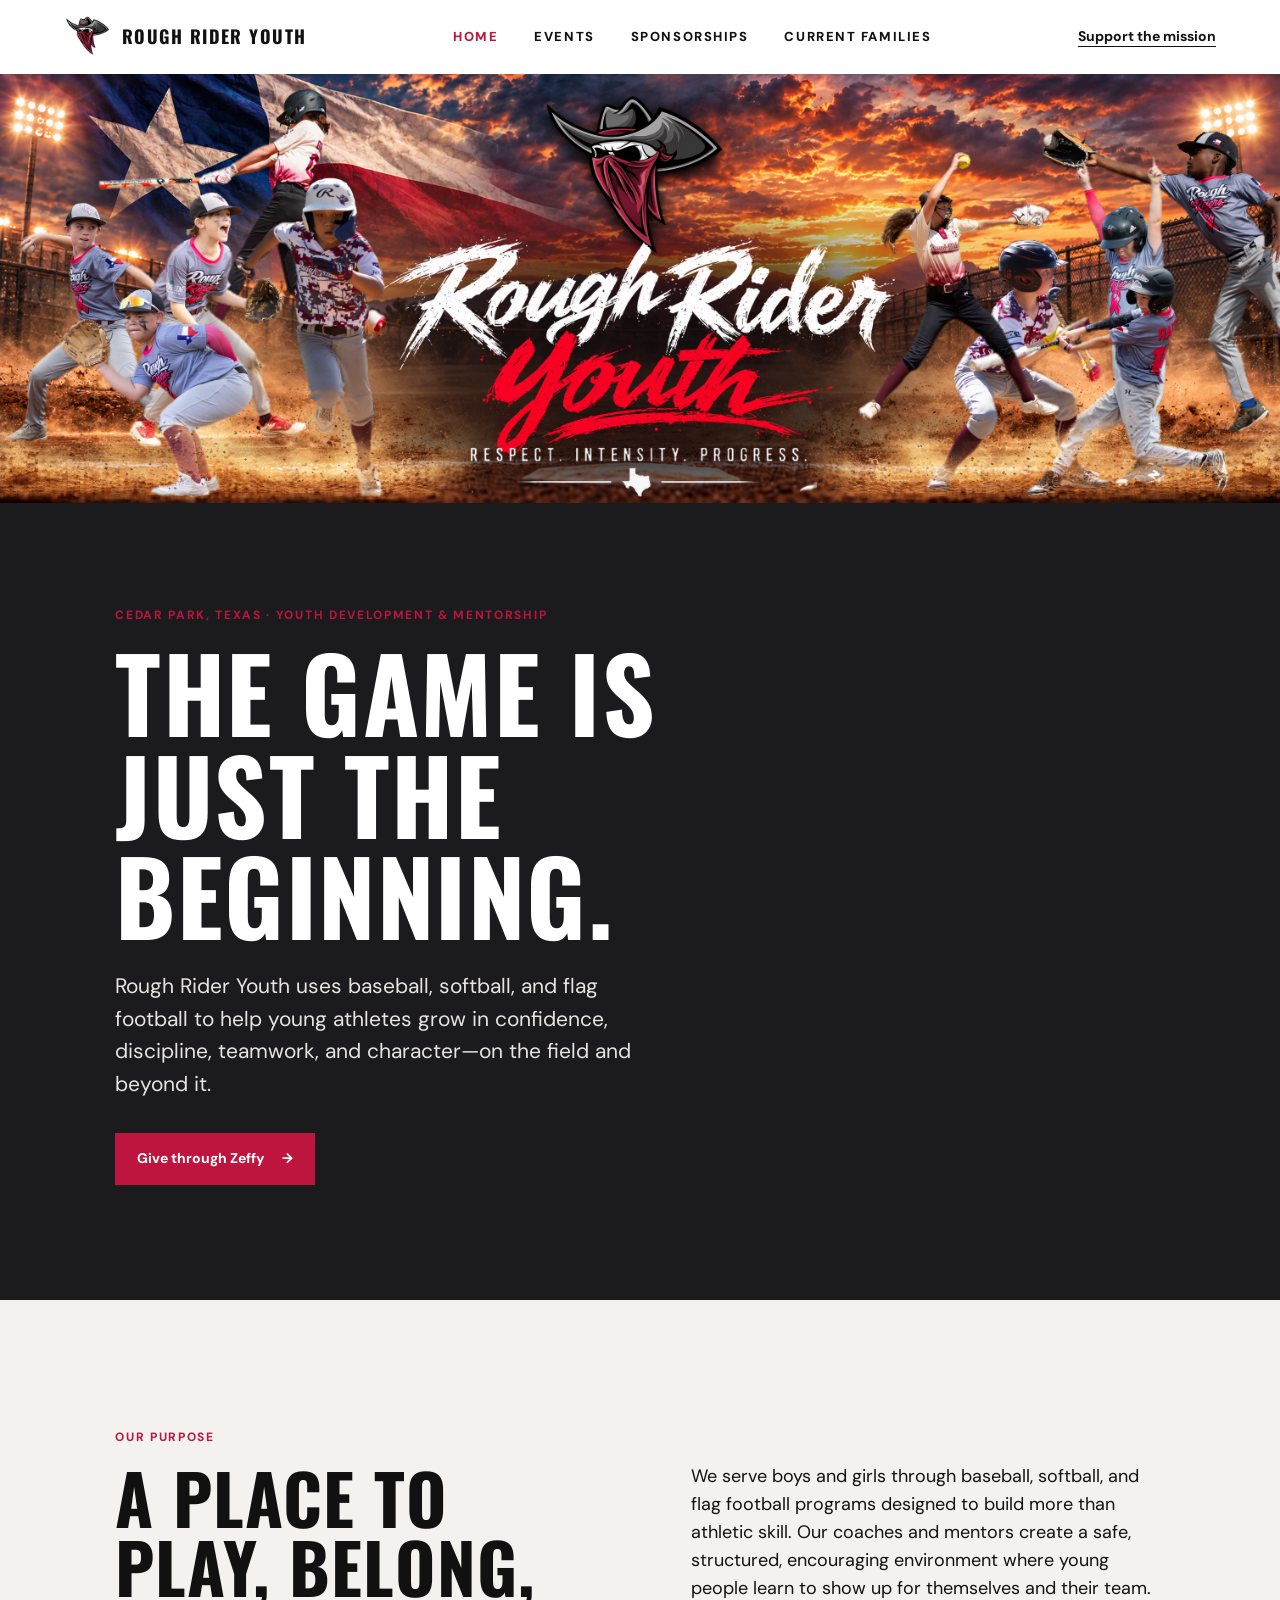
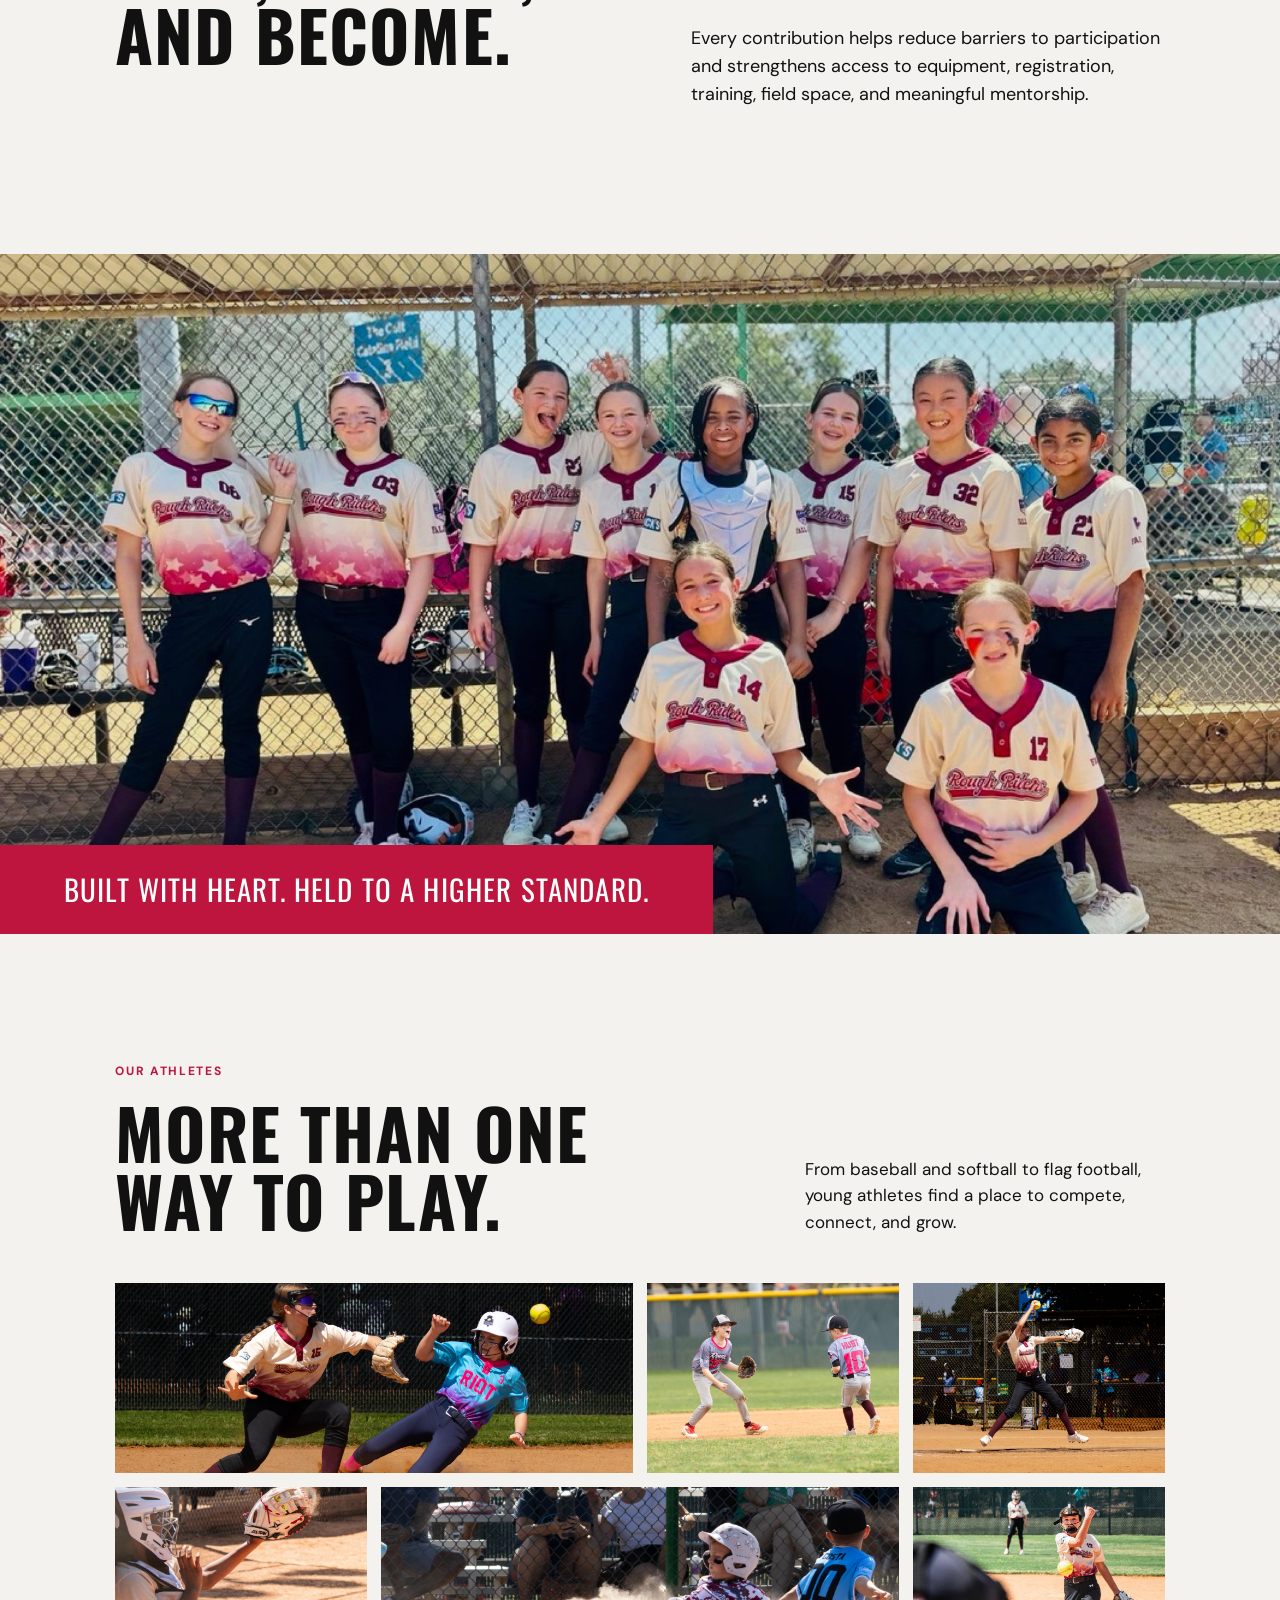
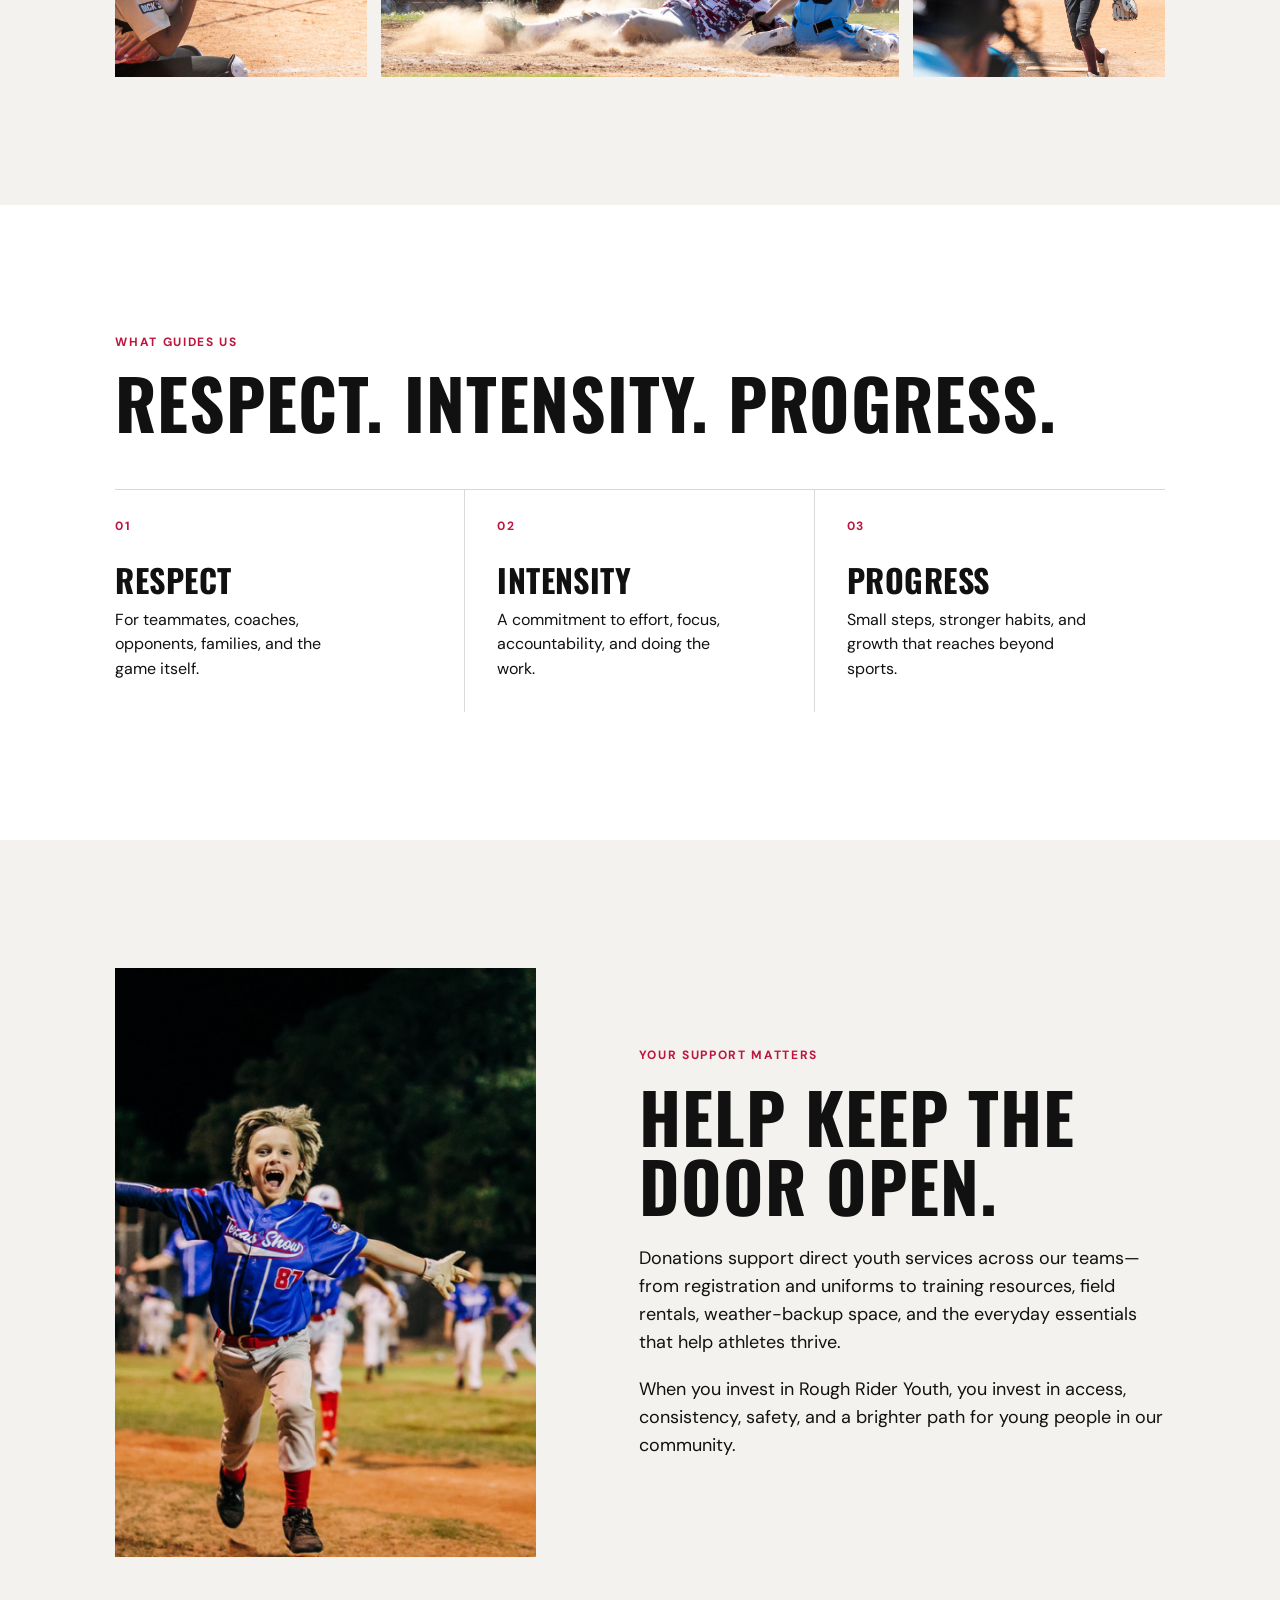
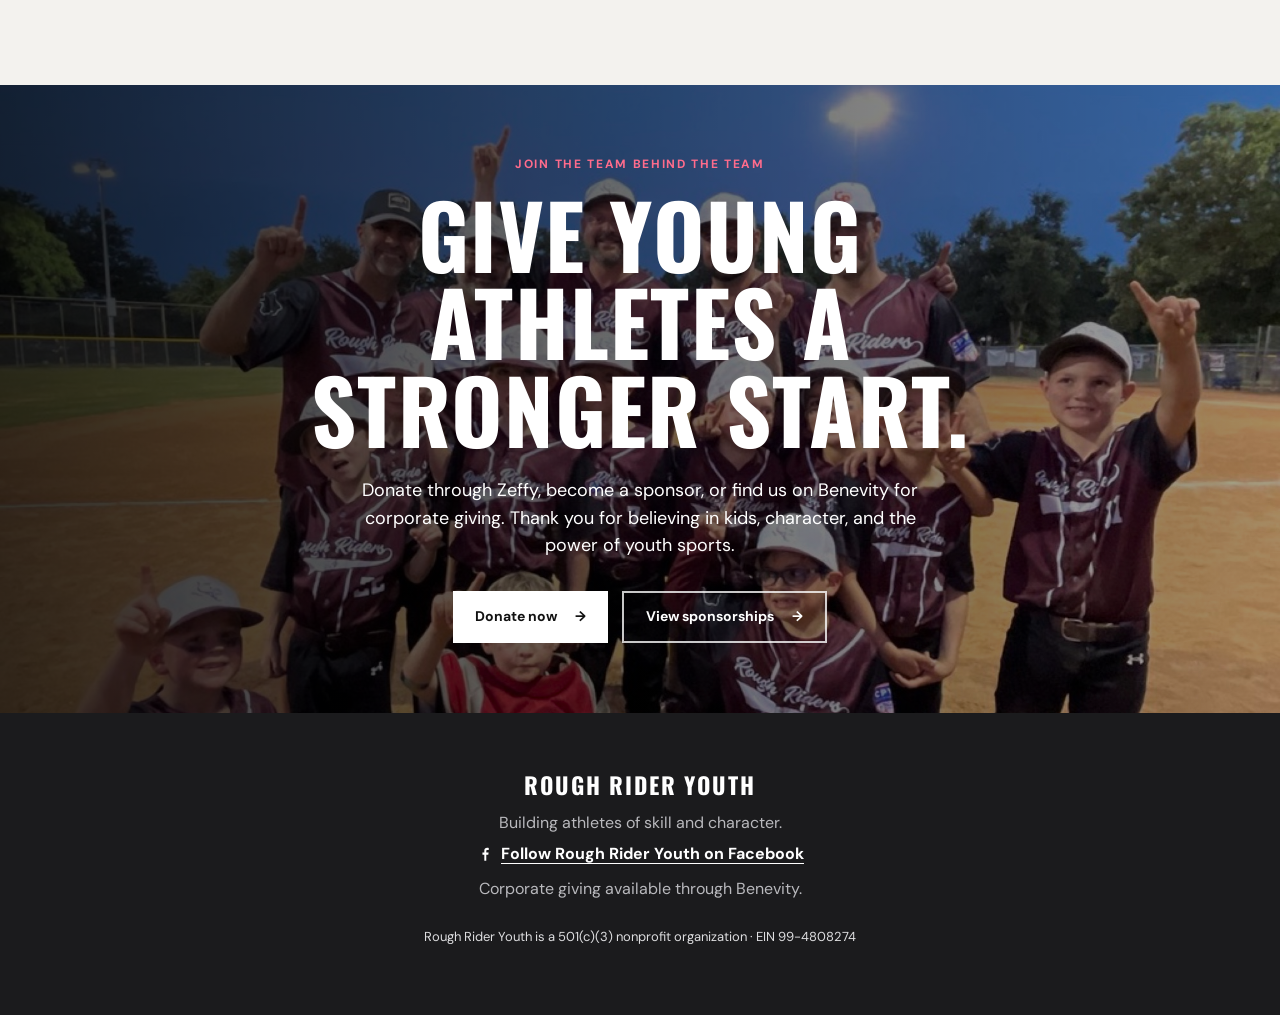
==== commit a1824c4c: "Refresh focal-point styles across pages" ====
--- a/index.html
+++ b/index.html
@@ -5,7 +5,7 @@
     <meta name="viewport" content="width=device-width, initial-scale=1" />
     <meta name="description" content="Rough Rider Youth is a Cedar Park nonprofit using baseball, softball, and flag football to grow skill, confidence, character, and community." />
     <title>Rough Rider Youth | Respect. Intensity. Progress.</title>
-    <link rel="stylesheet" href="assets/styles.css?v=22" />
+    <link rel="stylesheet" href="assets/styles.css?v=23" />
   </head>
   <body>
     <header class="site-header">
--- a/assets/styles.css
+++ b/assets/styles.css
@@ -188,3 +188,10 @@
 @media (max-width:720px) { .site-header { min-height:64px; } .brand img { width:40px; height:40px; } .brand { font-size:15px; } .site-nav { gap:16px; overflow-x:auto; padding-bottom:4px; } .site-nav a { font-size:12px; } .header-link { font-size:12px; } .hero-banner { aspect-ratio:3/1; min-height:0; object-position:center; } .hero-title { display:none; } .hero-content { padding:40px 24px 52px; } .hero-content .eyebrow { margin-bottom:14px; font-size:11px; } .hero-lead { margin-bottom:19px; font-size:clamp(40px,12vw,56px); } .hero-copy { margin-bottom:26px; font-size:17px; } .intro-grid,.impact { grid-template-columns:1fr; } .gallery-heading,.levels-heading,.directory-heading { display:block; } .gallery-heading h2,.levels-heading h2,.directory-heading h2 { margin-bottom:22px; } .gallery-grid { grid-template-columns:repeat(2,1fr); grid-auto-rows:175px; gap:9px; } .season-grid { grid-template-columns:1fr; grid-template-rows:none; grid-auto-rows:min(72vw,380px); gap:9px; } .season-grid .season-tall,.season-grid .season-wide { grid-row:auto; grid-column:auto; } .value-grid,.level-grid,.giving-grid,.logo-grid,.sponsor-photo-band,.resource-grid { grid-template-columns:1fr; } .sponsor-photo-band figure { height:82vw; } .value-grid article,.value-grid article + article { min-height:auto; padding:23px 0; border-right:0; border-bottom:1px solid var(--line); } .value-grid article:last-child { border-bottom:0; } .impact-image { height:88vw; min-height:0; order:2; } .photo-feature { height:72vw; min-height:350px; } .page-hero { padding:58px 24px; } .button-outline-light { margin-left:0; } .facebook-embed iframe { height:735px; } .logo-card { min-height:185px; } .family-access-card,.family-resources { padding:32px 24px; } .resource-grid article { min-height:auto; } .family-photo-grid { grid-template-columns:1fr; grid-auto-rows:95vw; } .family-photo-grid .family-photo-wide { grid-column:auto; } .library-grid { grid-template-columns:1fr; } }
 .hero-banner { aspect-ratio:3018/1012; min-height:0; object-fit:contain; object-position:center; }
 .hero-art::after { display:none; }
+
+/* Photo focal points supplied by the client. */
+.gallery-grid img[src$="softball-tag-at-second.jpg"] { object-position:47% 34%; }
+.gallery-grid img[src$="baseball-teammates-celebrate.jpg"] { object-position:25% 35%; }
+.gallery-grid img[src$="baseball-slide-at-home-close-play.jpg"] { object-position:68% 27%; }
+.season-grid img[src$="baseball-catcher-reaching.jpg"] { object-position:65% 22%; }
+.season-grid img[src$="baseball-sprint-home.jpg"] { object-position:50% 12%; }
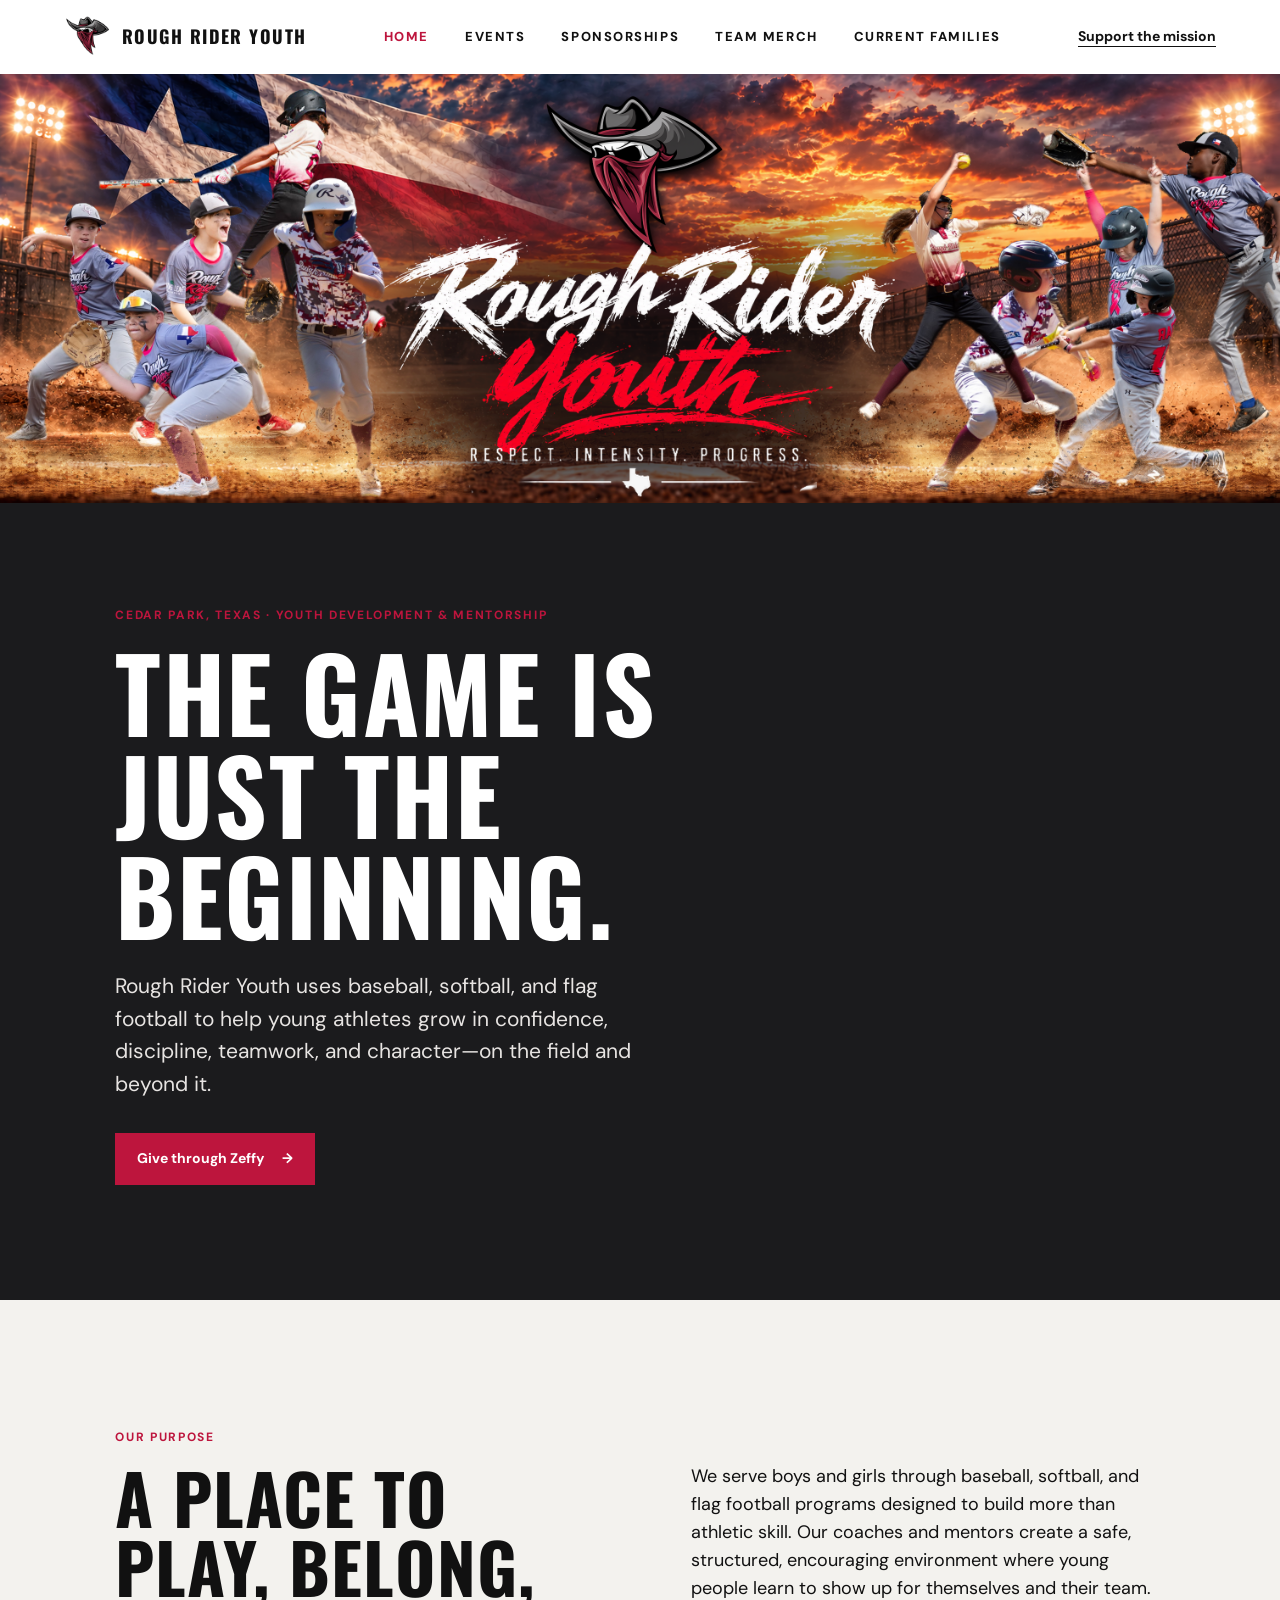
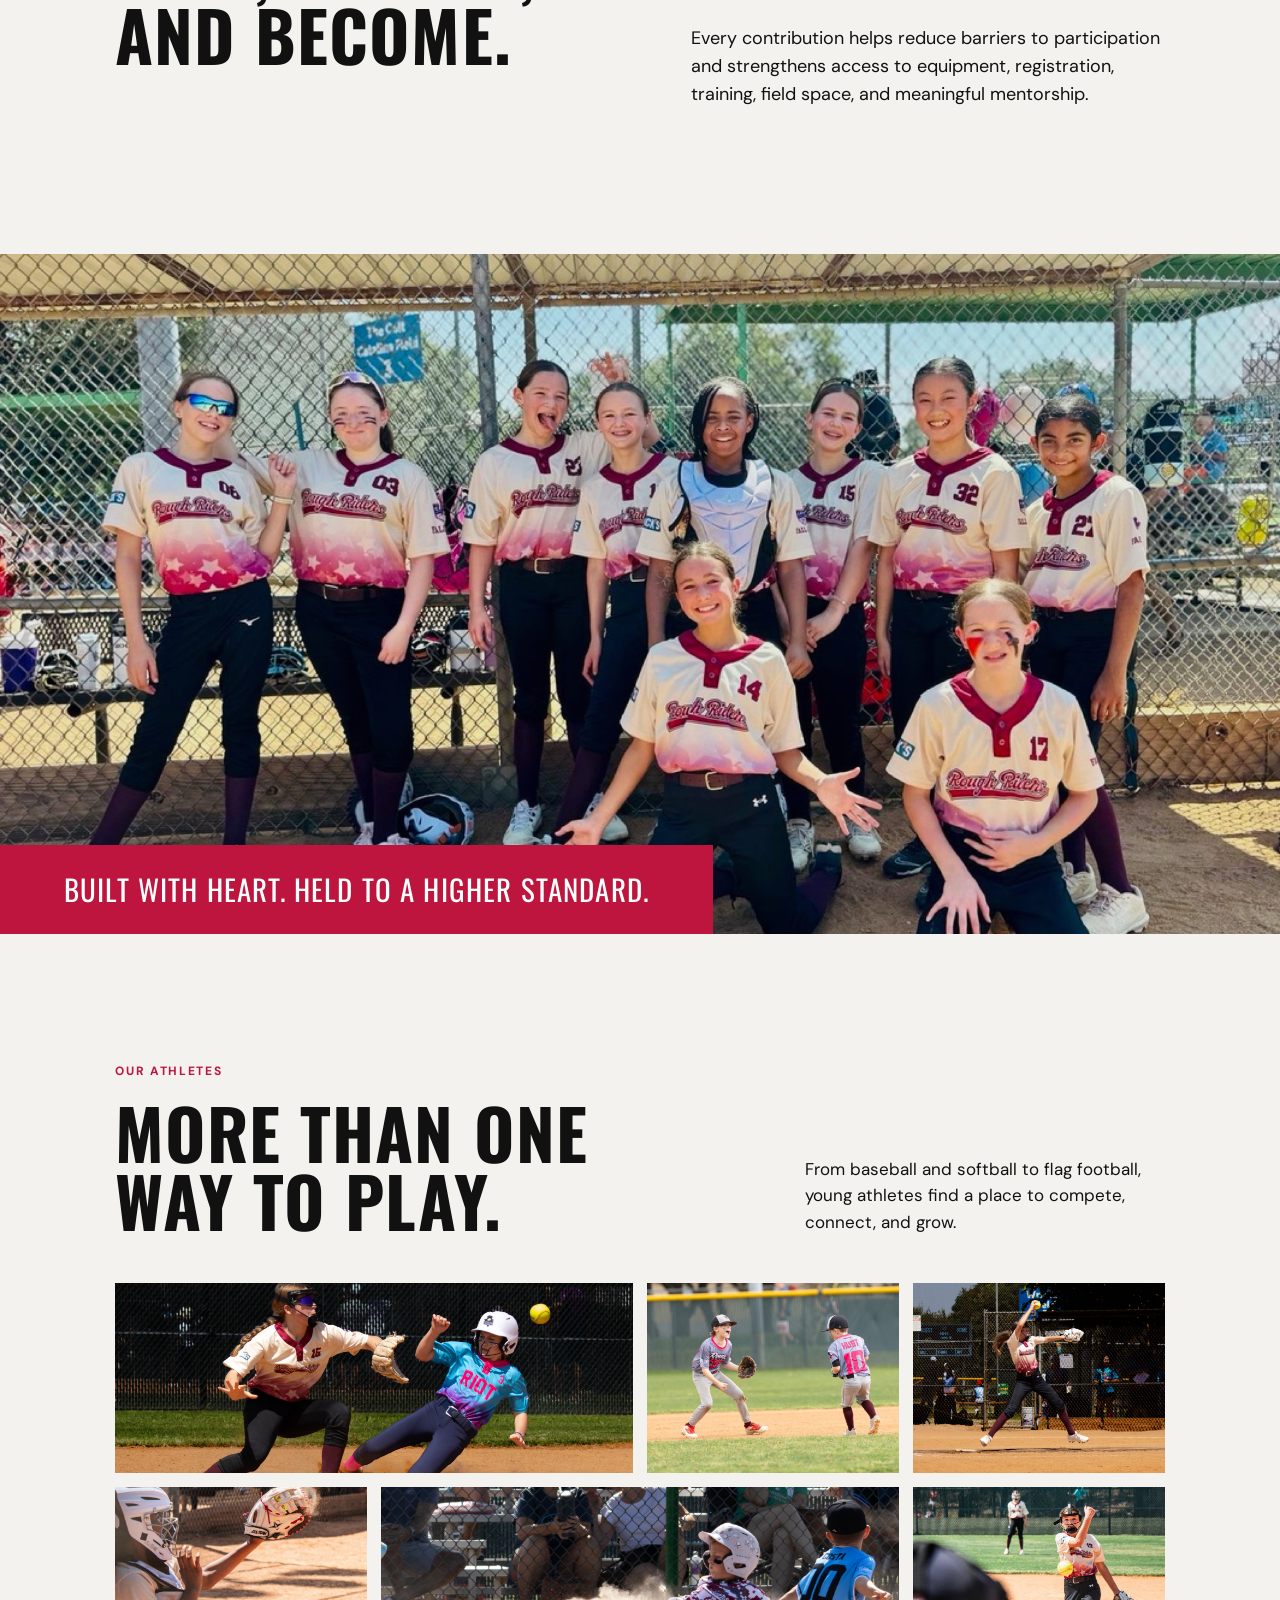
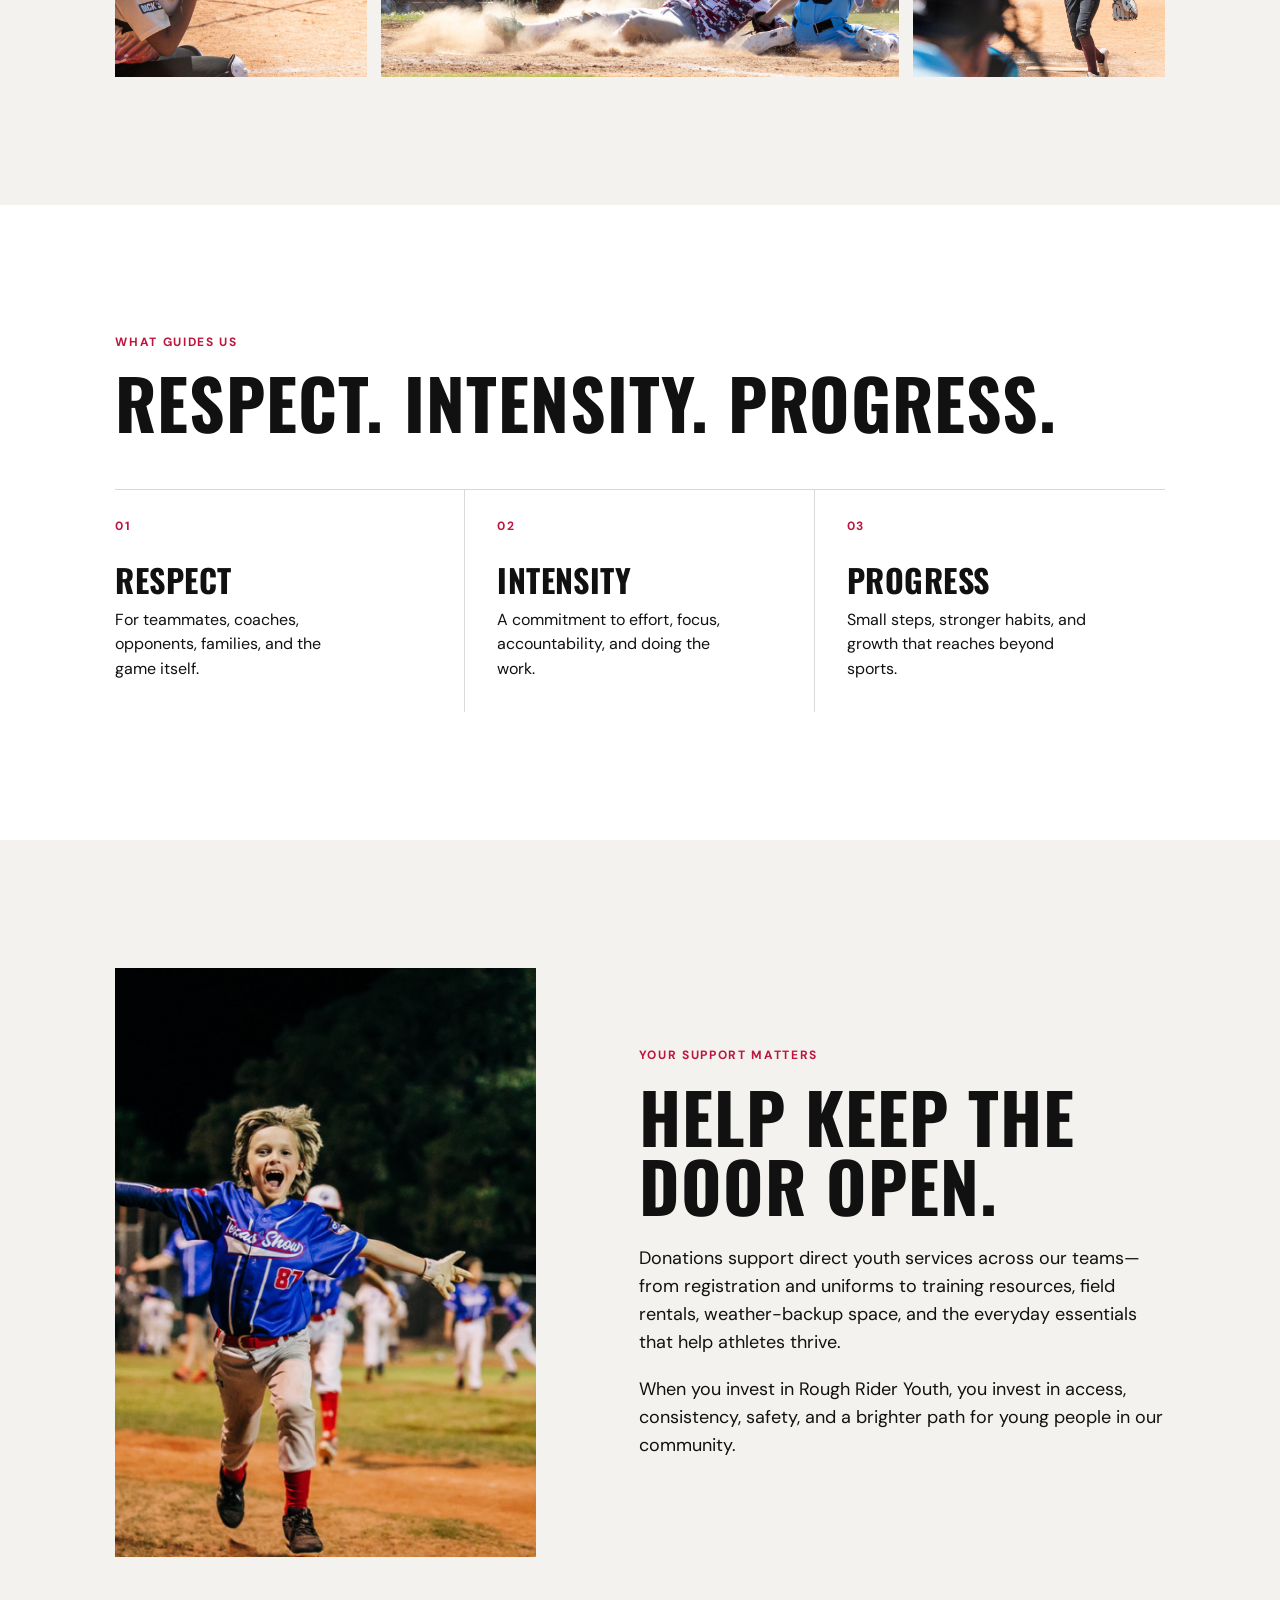
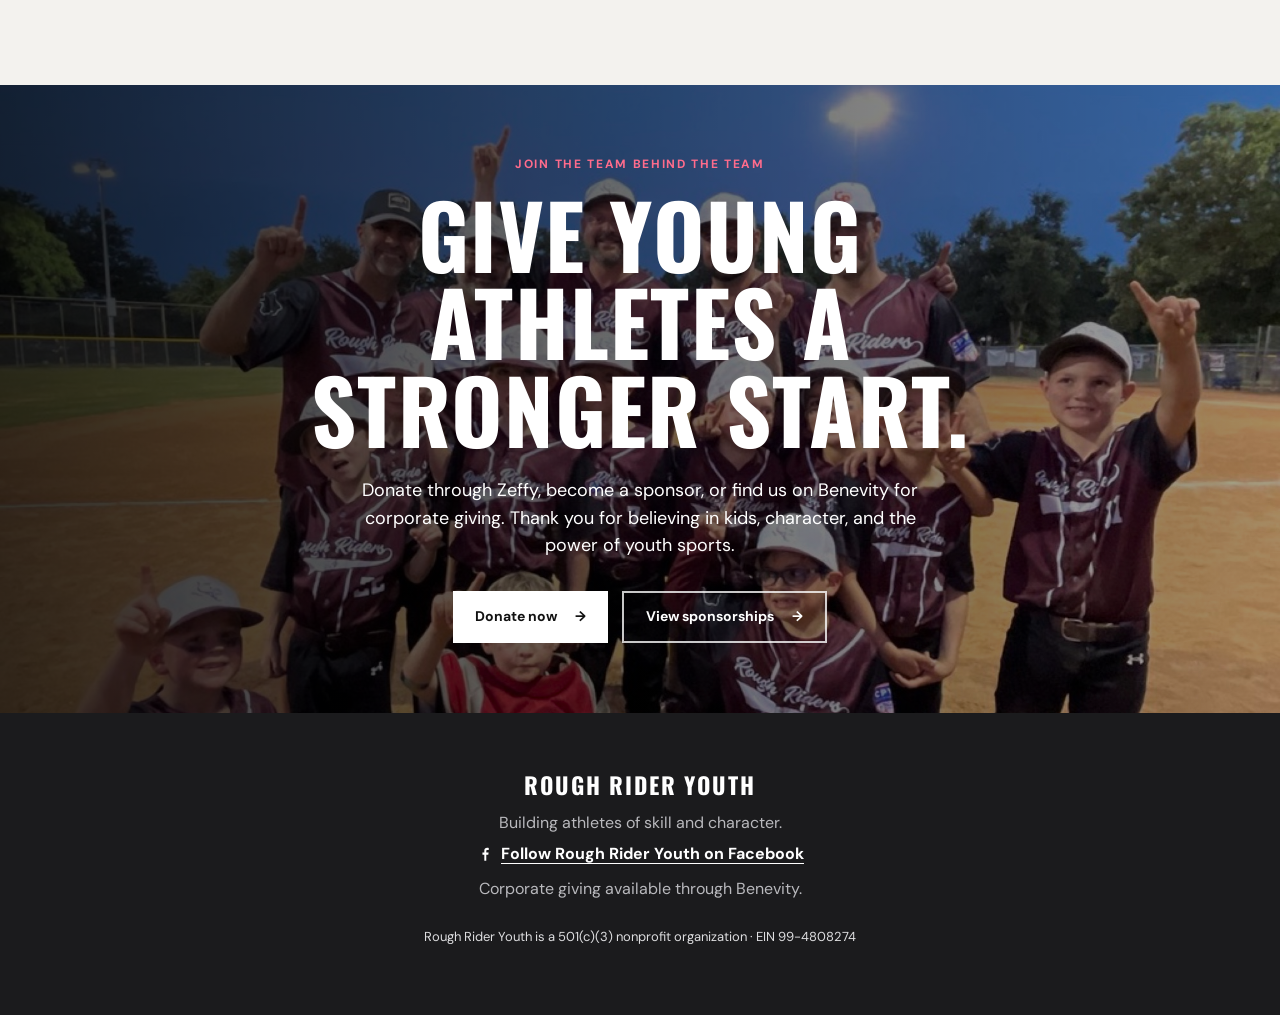
==== commit d64bc674: "Add Team Merch navigation link" ====
--- a/index.html
+++ b/index.html
@@ -17,6 +17,7 @@
         <a class="active" href="index.html">Home</a>
         <a href="events.html">Events</a>
         <a href="sponsorships.html">Sponsorships</a>
+        <a href="https://sideline.bsnsports.com/schools/texas/georgetown/rough-rider-youth" target="_blank" rel="noopener">Team Merch</a>
         <a href="current-families.html">Current Families</a>
       </nav>
       <a class="header-link" href="#support">Support the mission</a>
